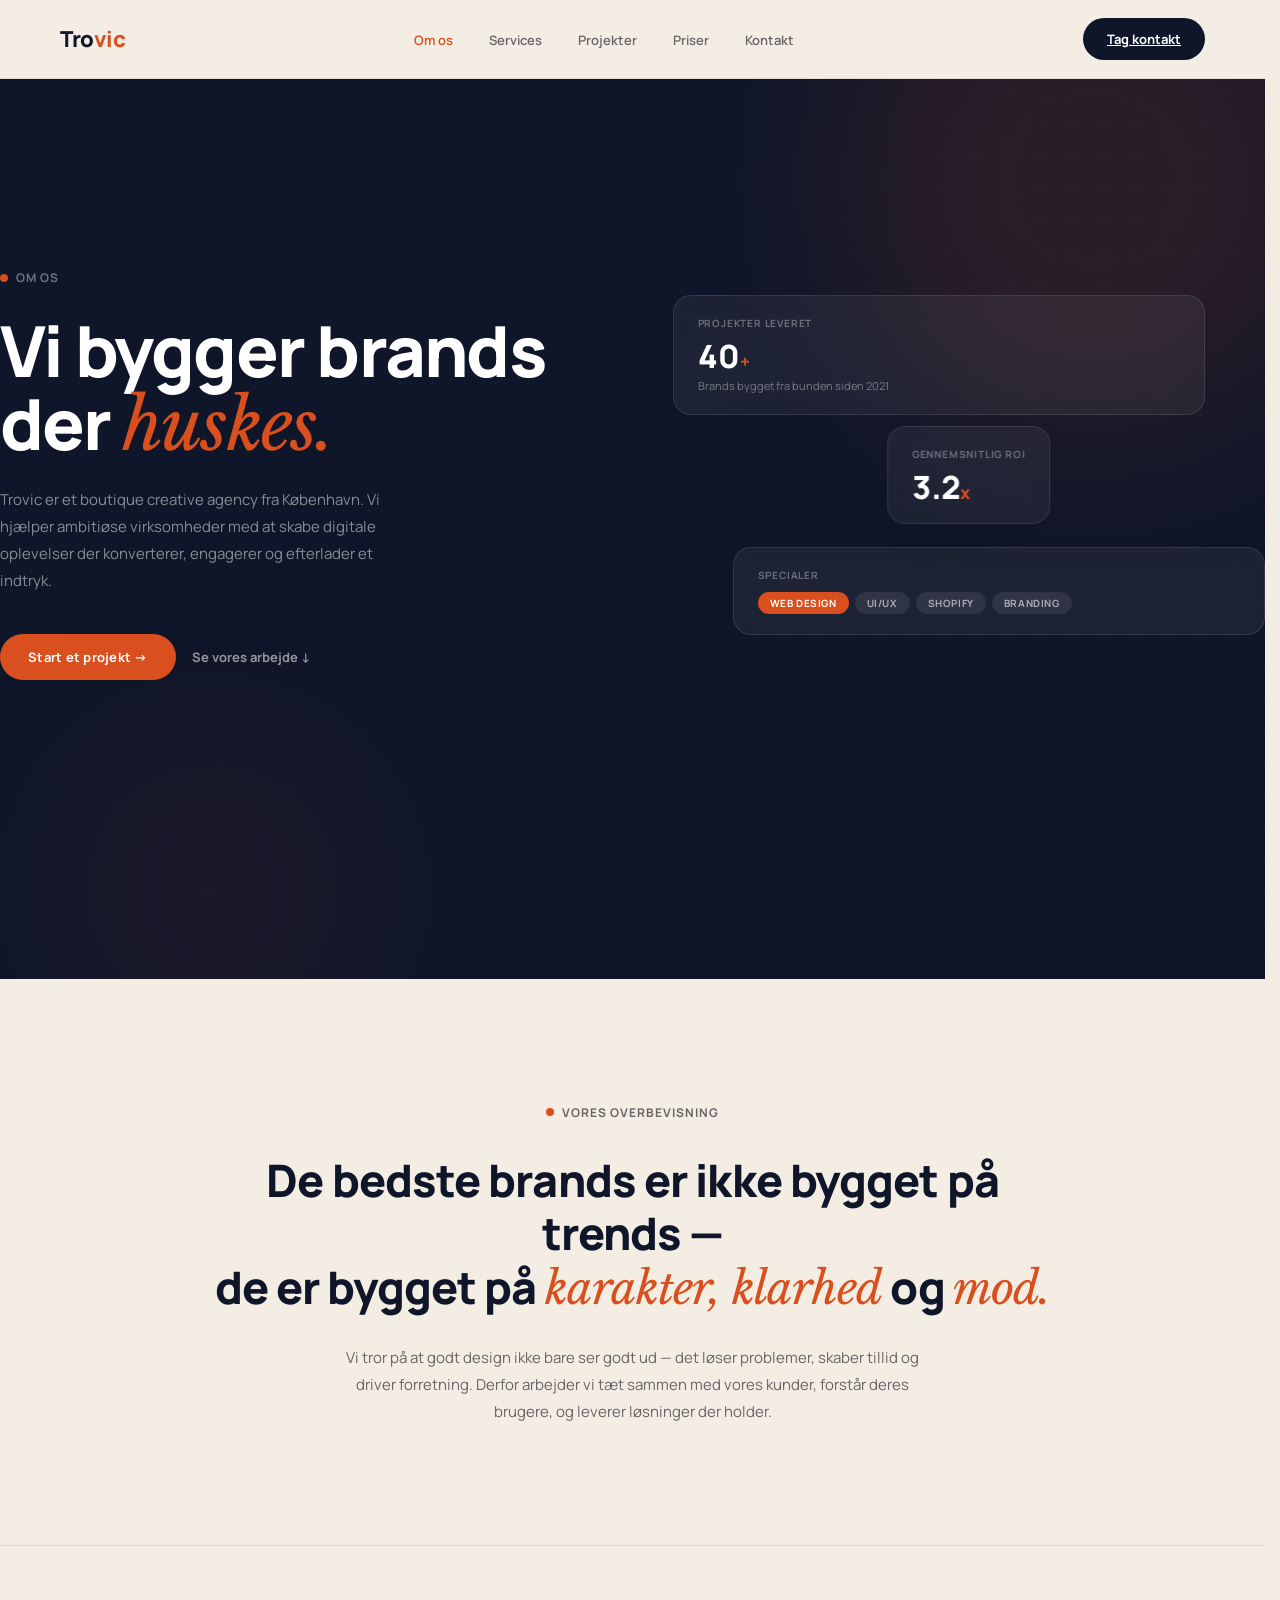
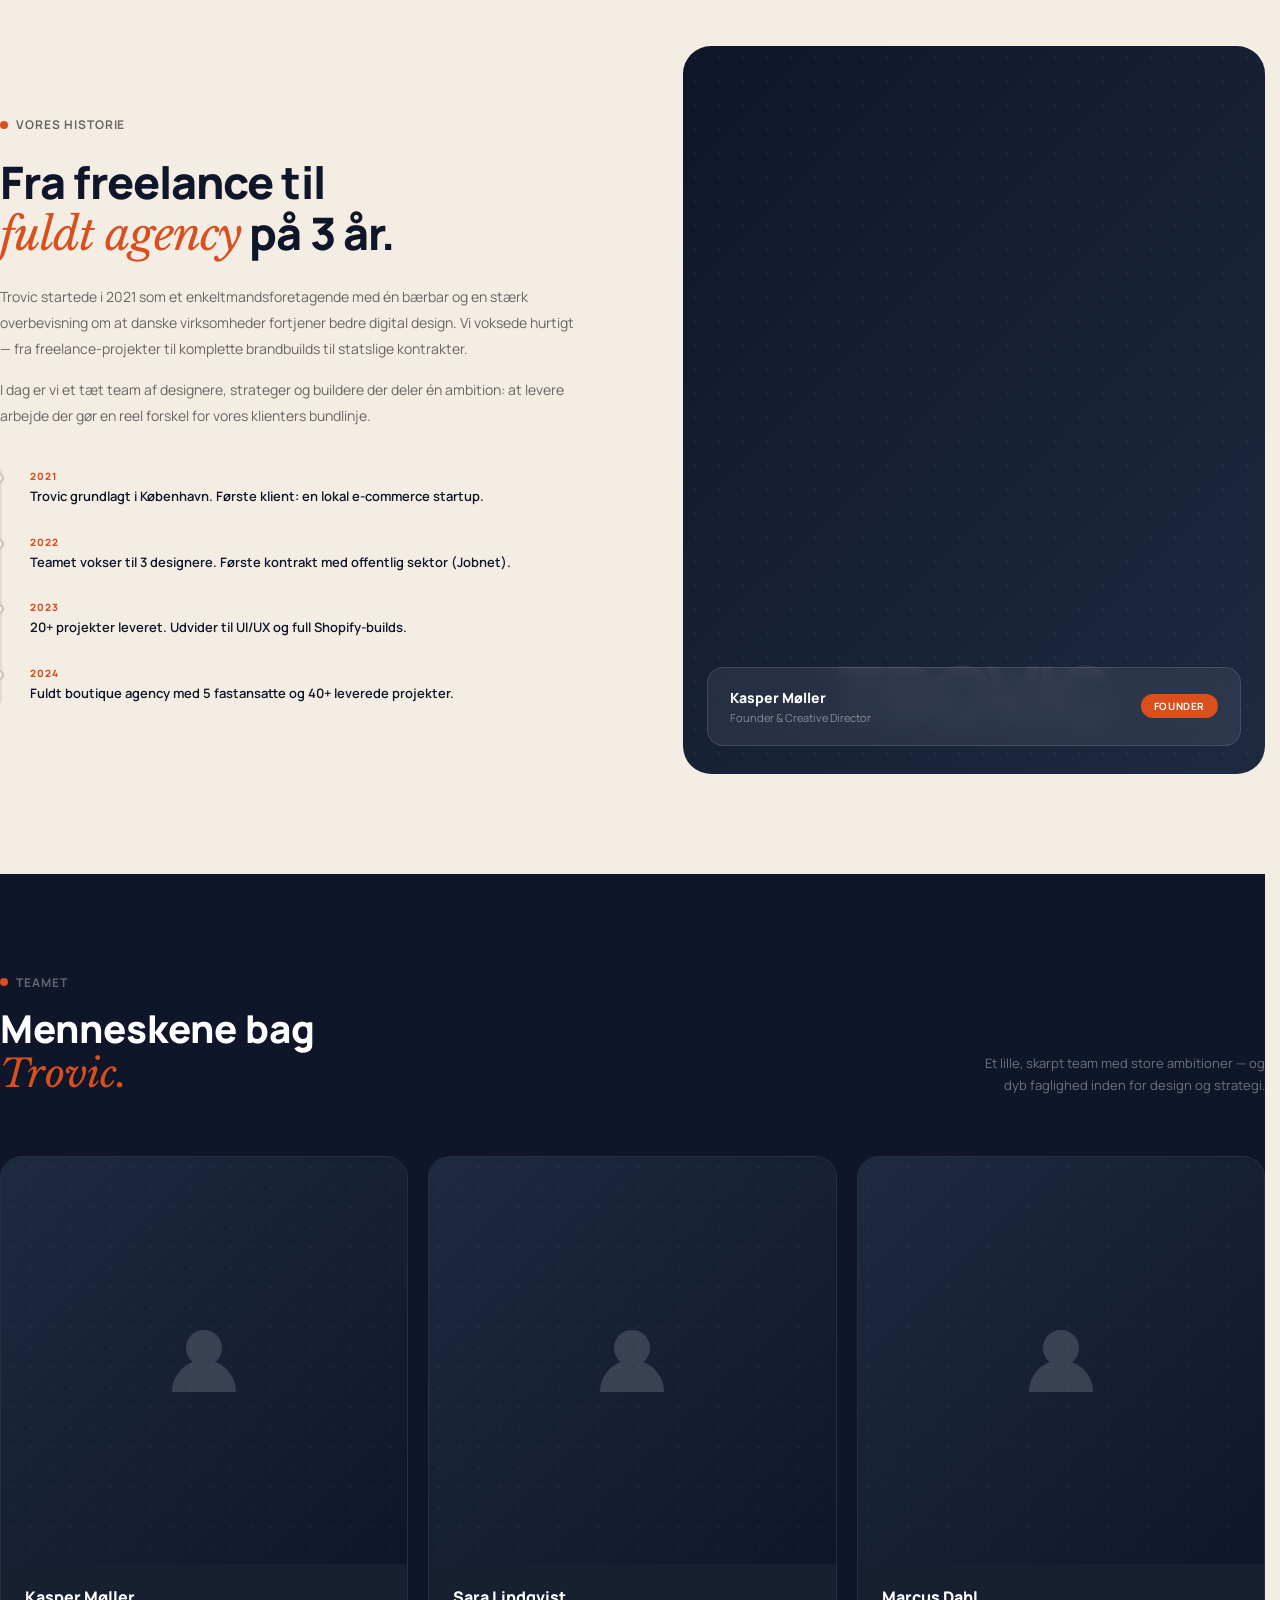
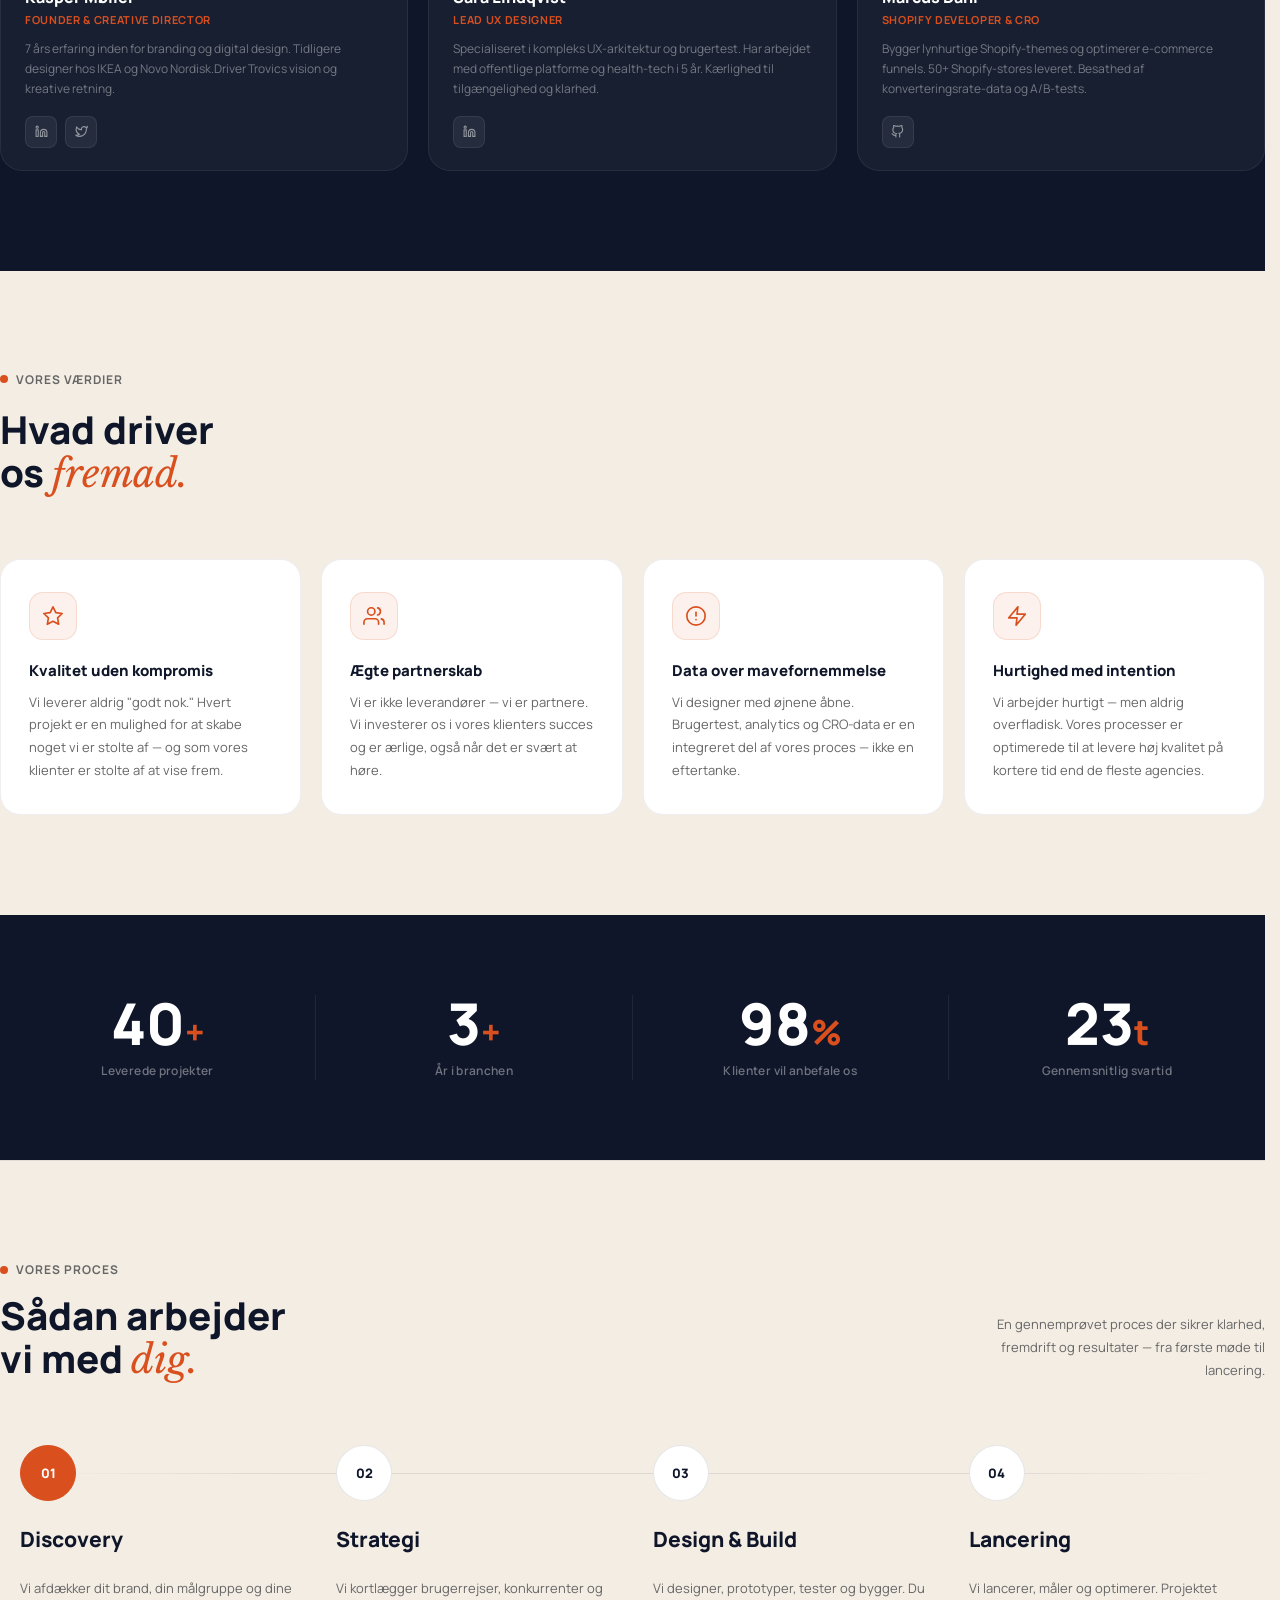
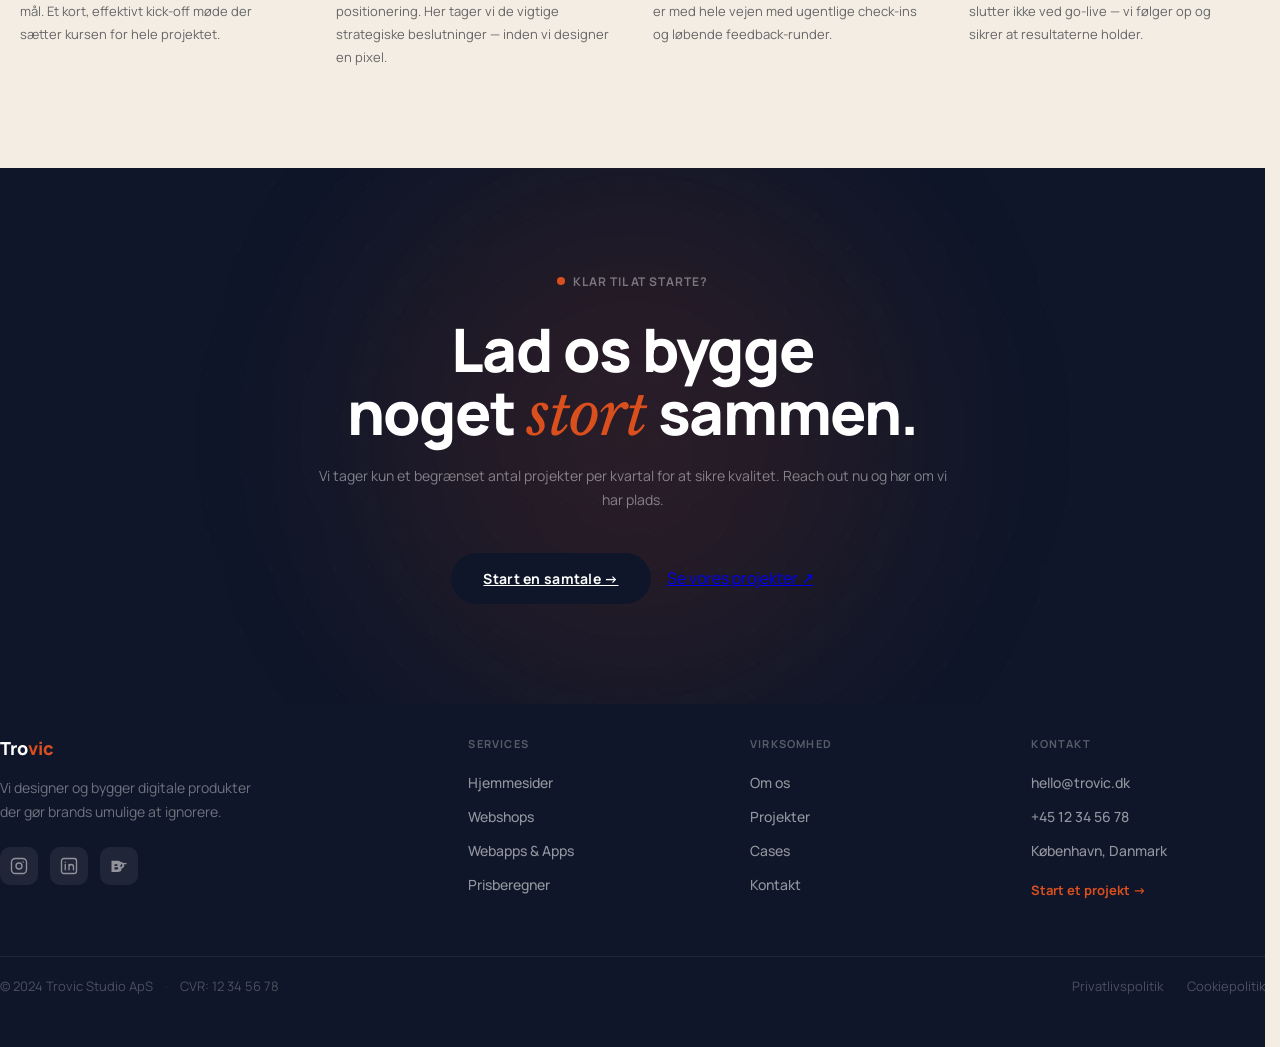
==== about.html @ 30b9d64c "Initial commit" ====
<!DOCTYPE html>
<html lang="da">
<head>
<meta charset="UTF-8">
<meta name="viewport" content="width=device-width, initial-scale=1.0">
<title>Om Os – Trovic Creative Agency</title>
<link rel="preconnect" href="https://fonts.googleapis.com">
<link rel="preconnect" href="https://fonts.gstatic.com" crossorigin>
<link href="https://fonts.googleapis.com/css2?family=Manrope:wght@400;500;600;700;800&family=Libre+Baskerville:ital,wght@0,400;0,700;1,400&display=swap" rel="stylesheet">
<link rel="stylesheet" href="styles.css">
</head>
<body>

<nav class="site-nav">
  <div class="nav-inner">
    <a href="trovic_full (3).html" class="nav-logo">Tro<span>vic</span></a>
    <ul class="nav-links">
      <li><a href="about.html">Om os</a></li>
      <li><a href="trovic_full (3).html#services">Services</a></li>
      <li><a href="trovic_full (3).html#projects">Projekter</a></li>
      <li><a href="priser.html">Priser</a></li>
      <li><a href="contact.html">Kontakt</a></li>
    </ul>
    <a href="contact.html" class="nav-cta">Tag kontakt</a>
  </div>
</nav>
<script src="nav.js"></script>

<!-- HERO -->
<section class="hero hero-dark">
  <div class="orb orb-1"></div>
  <div class="orb orb-2"></div>
  <div class="container">
    <div class="hero-inner">
      <div class="reveal">
        <div class="hero-label"><span class="hero-label-dot"></span>Om os</div>
        <h1 class="hero-title">Vi bygger brands<br>der <em>huskes.</em></h1>
        <p class="hero-sub">Trovic er et boutique creative agency fra København. Vi hjælper ambitiøse virksomheder med at skabe digitale oplevelser der konverterer, engagerer og efterlader et indtryk.</p>
        <div class="hero-cta-row">
          <a class="btn-primary" href="contact.html">Start et projekt →</a>
          <a class="btn-ghost" href="trovic_full (3).html#projects">Se vores arbejde ↓</a>
        </div>
      </div>
      <div class="hero-visual reveal" style="transition-delay:0.2s;">
        <div class="float-card float-card-1">
          <div class="fc-label">Projekter leveret</div>
          <div class="fc-stat">40<span>+</span></div>
          <div class="fc-desc">Brands bygget fra bunden siden 2021</div>
        </div>
        <div class="float-card float-card-2">
          <div class="fc-label">Specialer</div>
          <div class="fc-pill-row">
            <span class="fc-pill active">Web Design</span>
            <span class="fc-pill">UI/UX</span>
            <span class="fc-pill">Shopify</span>
            <span class="fc-pill">Branding</span>
          </div>
        </div>
        <div class="float-card float-card-3">
          <div class="fc-label">Gennemsnitlig ROI</div>
          <div class="fc-stat">3.2<span>x</span></div>
        </div>
      </div>
    </div>
  </div>
</section>

<!-- MANIFESTO -->
<section class="manifesto">
  <div class="container">
    <div class="manifesto-inner reveal">
      <div class="manifesto-eyebrow"><span></span>Vores overbevisning</div>
      <h2 class="manifesto-quote">
        De bedste brands er ikke bygget på trends —<br>de er bygget på <em>karakter, klarhed</em> og <em>mod.</em>
      </h2>
      <p class="manifesto-body">Vi tror på at godt design ikke bare ser godt ud — det løser problemer, skaber tillid og driver forretning. Derfor arbejder vi tæt sammen med vores kunder, forstår deres brugere, og leverer løsninger der holder.</p>
    </div>
  </div>
</section>

<!-- STORY -->
<section class="story">
  <div class="container">
    <div class="story-grid">
      <div class="reveal">
        <div class="story-label"><span></span>Vores historie</div>
        <h2 class="story-headline">Fra freelance til<br><em>fuldt agency</em> på 3 år.</h2>
        <p class="story-body">Trovic startede i 2021 som et enkeltmandsforetagende med én bærbar og en stærk overbevisning om at danske virksomheder fortjener bedre digital design. Vi voksede hurtigt — fra freelance-projekter til komplette brandbuilds til statslige kontrakter.</p>
        <p class="story-body">I dag er vi et tæt team af designere, strateger og buildere der deler én ambition: at levere arbejde der gør en reel forskel for vores klienters bundlinje.</p>
        <div class="story-timeline">
          <div class="timeline-item">
            <div class="timeline-dot"></div>
            <div class="timeline-year">2021</div>
            <div class="timeline-text">Trovic grundlagt i København. Første klient: en lokal e-commerce startup.</div>
          </div>
          <div class="timeline-item">
            <div class="timeline-dot"></div>
            <div class="timeline-year">2022</div>
            <div class="timeline-text">Teamet vokser til 3 designere. Første kontrakt med offentlig sektor (Jobnet).</div>
          </div>
          <div class="timeline-item">
            <div class="timeline-dot"></div>
            <div class="timeline-year">2023</div>
            <div class="timeline-text">20+ projekter leveret. Udvider til UI/UX og full Shopify-builds.</div>
          </div>
          <div class="timeline-item">
            <div class="timeline-dot"></div>
            <div class="timeline-year">2024</div>
            <div class="timeline-text">Fuldt boutique agency med 5 fastansatte og 40+ leverede projekter.</div>
          </div>
        </div>
      </div>
      <div class="reveal" style="transition-delay:0.2s;">
        <div class="story-visual">
          <div class="story-img-box">
            <div class="story-img-pattern"></div>
            <div class="story-img-deco">TROVIC</div>
            <div class="story-img-overlay">
              <div class="story-card-row">
                <div>
                  <div class="story-card-name">Kasper Møller</div>
                  <div class="story-card-role">Founder & Creative Director</div>
                </div>
                <span class="story-card-badge">Founder</span>
              </div>
            </div>
          </div>
        </div>
      </div>
    </div>
  </div>
</section>

<!-- TEAM -->
<section class="team">
  <div class="container">
    <div class="team-header reveal">
      <div>
        <div style="display:flex;align-items:center;gap:8px;margin-bottom:16px;font-size:12px;font-weight:700;letter-spacing:0.08em;text-transform:uppercase;color:rgba(255,255,255,0.35);">
          <span style="width:8px;height:8px;background:var(--orange);border-radius:50%;display:inline-block;"></span>Teamet
        </div>
        <h2 class="team-headline">Menneskene bag<br><em>Trovic.</em></h2>
      </div>
      <p class="team-sub">Et lille, skarpt team med store ambitioner — og dyb faglighed inden for design og strategi.</p>
    </div>
    <div class="team-grid">

      <div class="team-card reveal" style="transition-delay:0.05s;">
        <div class="team-card-img">
          <svg class="team-avatar-icon" width="80" height="80" viewBox="0 0 80 80" fill="none">
            <circle cx="40" cy="28" r="18" fill="white"/>
            <path d="M8 72c0-17.673 14.327-32 32-32s32 14.327 32 32" fill="white"/>
          </svg>
        </div>
        <div class="team-card-body">
          <div class="team-name">Kasper Møller</div>
          <div class="team-role">Founder & Creative Director</div>
          <p class="team-bio">7 års erfaring inden for branding og digital design. Tidligere designer hos IKEA og Novo Nordisk.Driver Trovics vision og kreative retning.</p>
          <div class="team-socials">
            <a class="team-social" href="#">
              <svg width="13" height="13" viewBox="0 0 24 24" fill="none" stroke="rgba(255,255,255,0.5)" stroke-width="2" stroke-linecap="round"><path d="M16 8a6 6 0 0 1 6 6v7h-4v-7a2 2 0 0 0-2-2 2 2 0 0 0-2 2v7h-4v-7a6 6 0 0 1 6-6z"/><rect x="2" y="9" width="4" height="12"/><circle cx="4" cy="4" r="2"/></svg>
            </a>
            <a class="team-social" href="#">
              <svg width="13" height="13" viewBox="0 0 24 24" fill="none" stroke="rgba(255,255,255,0.5)" stroke-width="2" stroke-linecap="round"><path d="M23 3a10.9 10.9 0 0 1-3.14 1.53 4.48 4.48 0 0 0-7.86 3v1A10.66 10.66 0 0 1 3 4s-4 9 5 13a11.64 11.64 0 0 1-7 2c9 5 20 0 20-11.5a4.5 4.5 0 0 0-.08-.83A7.72 7.72 0 0 0 23 3z"/></svg>
            </a>
          </div>
        </div>
      </div>

      <div class="team-card reveal" style="transition-delay:0.15s;">
        <div class="team-card-img">
          <svg class="team-avatar-icon" width="80" height="80" viewBox="0 0 80 80" fill="none">
            <circle cx="40" cy="28" r="18" fill="white"/>
            <path d="M8 72c0-17.673 14.327-32 32-32s32 14.327 32 32" fill="white"/>
          </svg>
        </div>
        <div class="team-card-body">
          <div class="team-name">Sara Lindqvist</div>
          <div class="team-role">Lead UX Designer</div>
          <p class="team-bio">Specialiseret i kompleks UX-arkitektur og brugertest. Har arbejdet med offentlige platforme og health-tech i 5 år. Kærlighed til tilgængelighed og klarhed.</p>
          <div class="team-socials">
            <a class="team-social" href="#">
              <svg width="13" height="13" viewBox="0 0 24 24" fill="none" stroke="rgba(255,255,255,0.5)" stroke-width="2" stroke-linecap="round"><path d="M16 8a6 6 0 0 1 6 6v7h-4v-7a2 2 0 0 0-2-2 2 2 0 0 0-2 2v7h-4v-7a6 6 0 0 1 6-6z"/><rect x="2" y="9" width="4" height="12"/><circle cx="4" cy="4" r="2"/></svg>
            </a>
          </div>
        </div>
      </div>

      <div class="team-card reveal" style="transition-delay:0.25s;">
        <div class="team-card-img">
          <svg class="team-avatar-icon" width="80" height="80" viewBox="0 0 80 80" fill="none">
            <circle cx="40" cy="28" r="18" fill="white"/>
            <path d="M8 72c0-17.673 14.327-32 32-32s32 14.327 32 32" fill="white"/>
          </svg>
        </div>
        <div class="team-card-body">
          <div class="team-name">Marcus Dahl</div>
          <div class="team-role">Shopify Developer & CRO</div>
          <p class="team-bio">Bygger lynhurtige Shopify-themes og optimerer e-commerce funnels. 50+ Shopify-stores leveret. Besathed af konverteringsrate-data og A/B-tests.</p>
          <div class="team-socials">
            <a class="team-social" href="#">
              <svg width="13" height="13" viewBox="0 0 24 24" fill="none" stroke="rgba(255,255,255,0.5)" stroke-width="2" stroke-linecap="round"><path d="M9 19c-5 1.5-5-2.5-7-3m14 6v-3.87a3.37 3.37 0 0 0-.94-2.61c3.14-.35 6.44-1.54 6.44-7A5.44 5.44 0 0 0 20 4.77 5.07 5.07 0 0 0 19.91 1S18.73.65 16 2.48a13.38 13.38 0 0 0-7 0C6.27.65 5.09 1 5.09 1A5.07 5.07 0 0 0 5 4.77a5.44 5.44 0 0 0-1.5 3.78c0 5.42 3.3 6.61 6.44 7A3.37 3.37 0 0 0 9 18.13V22"/></svg>
            </a>
          </div>
        </div>
      </div>

    </div>
  </div>
</section>

<!-- VALUES -->
<section class="values">
  <div class="container">
    <div class="values-header reveal">
      <div class="values-eyebrow"><span></span>Vores værdier</div>
      <h2 class="values-headline">Hvad driver<br>os <em>fremad.</em></h2>
    </div>
    <div class="values-grid">

      <div class="value-card reveal" style="transition-delay:0.05s;">
        <div class="value-icon">
          <svg width="22" height="22" viewBox="0 0 24 24" fill="none" stroke="var(--orange)" stroke-width="1.8" stroke-linecap="round" stroke-linejoin="round">
            <polygon points="12 2 15.09 8.26 22 9.27 17 14.14 18.18 21.02 12 17.77 5.82 21.02 7 14.14 2 9.27 8.91 8.26 12 2"/>
          </svg>
        </div>
        <div class="value-title">Kvalitet uden kompromis</div>
        <p class="value-text">Vi leverer aldrig "godt nok." Hvert projekt er en mulighed for at skabe noget vi er stolte af — og som vores klienter er stolte af at vise frem.</p>
      </div>

      <div class="value-card reveal" style="transition-delay:0.12s;">
        <div class="value-icon">
          <svg width="22" height="22" viewBox="0 0 24 24" fill="none" stroke="var(--orange)" stroke-width="1.8" stroke-linecap="round" stroke-linejoin="round">
            <path d="M17 21v-2a4 4 0 0 0-4-4H5a4 4 0 0 0-4 4v2"/><circle cx="9" cy="7" r="4"/>
            <path d="M23 21v-2a4 4 0 0 0-3-3.87"/><path d="M16 3.13a4 4 0 0 1 0 7.75"/>
          </svg>
        </div>
        <div class="value-title">Ægte partnerskab</div>
        <p class="value-text">Vi er ikke leverandører — vi er partnere. Vi investerer os i vores klienters succes og er ærlige, også når det er svært at høre.</p>
      </div>

      <div class="value-card reveal" style="transition-delay:0.19s;">
        <div class="value-icon">
          <svg width="22" height="22" viewBox="0 0 24 24" fill="none" stroke="var(--orange)" stroke-width="1.8" stroke-linecap="round" stroke-linejoin="round">
            <circle cx="12" cy="12" r="10"/>
            <line x1="12" y1="8" x2="12" y2="12"/>
            <line x1="12" y1="16" x2="12.01" y2="16"/>
          </svg>
        </div>
        <div class="value-title">Data over mavefornemmelse</div>
        <p class="value-text">Vi designer med øjnene åbne. Brugertest, analytics og CRO-data er en integreret del af vores proces — ikke en eftertanke.</p>
      </div>

      <div class="value-card reveal" style="transition-delay:0.26s;">
        <div class="value-icon">
          <svg width="22" height="22" viewBox="0 0 24 24" fill="none" stroke="var(--orange)" stroke-width="1.8" stroke-linecap="round" stroke-linejoin="round">
            <polyline points="13 2 3 14 12 14 11 22 21 10 12 10 13 2"/>
          </svg>
        </div>
        <div class="value-title">Hurtighed med intention</div>
        <p class="value-text">Vi arbejder hurtigt — men aldrig overfladisk. Vores processer er optimerede til at levere høj kvalitet på kortere tid end de fleste agencies.</p>
      </div>

    </div>
  </div>
</section>

<!-- STATS STRIP -->
<section class="stats-strip">
  <div class="container">
    <div class="stats-strip-grid">
      <div class="stat-cell reveal" style="transition-delay:0.0s;" data-target="40">
        <div class="stat-num"><span class="count">40</span><span class="unit">+</span></div>
        <div class="stat-desc">Leverede projekter</div>
      </div>
      <div class="stat-cell reveal" style="transition-delay:0.1s;" data-target="3">
        <div class="stat-num"><span class="count">3</span><span class="unit">+</span></div>
        <div class="stat-desc">År i branchen</div>
      </div>
      <div class="stat-cell reveal" style="transition-delay:0.2s;" data-target="98">
        <div class="stat-num"><span class="count">98</span><span class="unit">%</span></div>
        <div class="stat-desc">Klienter vil anbefale os</div>
      </div>
      <div class="stat-cell reveal" style="transition-delay:0.3s;" data-target="24">
        <div class="stat-num"><span class="count">24</span><span class="unit">t</span></div>
        <div class="stat-desc">Gennemsnitlig svartid</div>
      </div>
    </div>
  </div>
</section>

<!-- HOW WE WORK -->
<section class="process">
  <div class="container">
    <div class="process-header reveal">
      <div>
        <div style="display:flex;align-items:center;gap:8px;margin-bottom:16px;font-size:12px;font-weight:700;letter-spacing:0.08em;text-transform:uppercase;color:var(--mid);">
          <span style="width:8px;height:8px;background:var(--orange);border-radius:50%;display:inline-block;"></span>Vores proces
        </div>
        <h2 class="process-headline">Sådan arbejder<br>vi med <em>dig.</em></h2>
      </div>
      <p class="process-sub">En gennemprøvet proces der sikrer klarhed, fremdrift og resultater — fra første møde til lancering.</p>
    </div>
    <div class="process-steps">
      <div class="step reveal" style="transition-delay:0.0s;">
        <div class="step-num active">01</div>
        <div class="step-title">Discovery</div>
        <p class="step-desc">Vi afdækker dit brand, din målgruppe og dine mål. Et kort, effektivt kick-off møde der sætter kursen for hele projektet.</p>
      </div>
      <div class="step reveal" style="transition-delay:0.1s;">
        <div class="step-num">02</div>
        <div class="step-title">Strategi</div>
        <p class="step-desc">Vi kortlægger brugerrejser, konkurrenter og positionering. Her tager vi de vigtige strategiske beslutninger — inden vi designer en pixel.</p>
      </div>
      <div class="step reveal" style="transition-delay:0.2s;">
        <div class="step-num">03</div>
        <div class="step-title">Design & Build</div>
        <p class="step-desc">Vi designer, prototyper, tester og bygger. Du er med hele vejen med ugentlige check-ins og løbende feedback-runder.</p>
      </div>
      <div class="step reveal" style="transition-delay:0.3s;">
        <div class="step-num">04</div>
        <div class="step-title">Lancering</div>
        <p class="step-desc">Vi lancerer, måler og optimerer. Projektet slutter ikke ved go-live — vi følger op og sikrer at resultaterne holder.</p>
      </div>
    </div>
  </div>
</section>

<!-- CTA -->
<section class="cta-section">
  <div class="cta-orb"></div>
  <div class="container">
    <div class="cta-inner reveal">
      <div class="cta-eyebrow"><span></span>Klar til at starte?</div>
      <h2 class="cta-title">Lad os bygge<br>noget <em>stort</em> sammen.</h2>
      <p class="cta-sub">Vi tager kun et begrænset antal projekter per kvartal for at sikre kvalitet. Reach out nu og hør om vi har plads.</p>
      <div class="cta-btns">
        <a class="btn-primary" href="contact.html">Start en samtale →</a>
        <a class="btn-ghost" href="trovic_full (3).html#projects">Se vores projekter ↗</a>
      </div>
    </div>
  </div>
</section>

<!-- FOOTER -->
<footer>
  <div class="container">
    <div class="footer-top">
      <div class="footer-brand">
        <a href="trovic_full (3).html" class="footer-logo">Tro<span>vic</span></a>
        <p class="footer-tagline">Vi designer og bygger digitale produkter der gør brands umulige at ignorere.</p>
        <div class="footer-socials">
          <a href="#" class="footer-social" aria-label="Instagram">
            <svg width="18" height="18" viewBox="0 0 24 24" fill="none" stroke="currentColor" stroke-width="1.8" stroke-linecap="round" stroke-linejoin="round"><rect x="2" y="2" width="20" height="20" rx="5"/><circle cx="12" cy="12" r="4"/><circle cx="17.5" cy="6.5" r="1" fill="currentColor" stroke="none"/></svg>
          </a>
          <a href="#" class="footer-social" aria-label="LinkedIn">
            <svg width="18" height="18" viewBox="0 0 24 24" fill="none" stroke="currentColor" stroke-width="1.8" stroke-linecap="round" stroke-linejoin="round"><rect x="2" y="2" width="20" height="20" rx="3"/><path d="M7 10v7M7 7v.01M12 10v7M12 13a3 3 0 0 1 6 0v4"/></svg>
          </a>
          <a href="#" class="footer-social" aria-label="Behance">
            <svg width="18" height="18" viewBox="0 0 24 24" fill="currentColor"><path d="M9.5 13.5H6v3h3.5c1 0 1.5-.5 1.5-1.5s-.5-1.5-1.5-1.5zm-.5-4H6v2.5h3c.8 0 1.3-.5 1.3-1.3 0-.7-.5-1.2-1.3-1.2zM22 9.5h-5V8h5v1.5zM2 5h8.5C13 5 15 6.5 15 9c0 1.5-.8 2.7-2 3.3C14.5 13 15.5 14.3 15.5 16c0 2.8-2.2 4-5 4H2V5zm17 6c0 2.5-1.8 4.5-4.5 4.5S10 13.5 10 11s1.8-4.5 4.5-4.5S19 8.5 19 11zm-2.5 0c0-1.1-.9-2-2-2s-2 .9-2 2 .9 2 2 2 2-.9 2-2z"/></svg>
          </a>
        </div>
      </div>
      <div class="footer-col">
        <div class="footer-col-title">Services</div>
        <ul class="footer-nav">
          <li><a href="trovic_full (3).html#services">Hjemmesider</a></li>
          <li><a href="trovic_full (3).html#services">Webshops</a></li>
          <li><a href="trovic_full (3).html#services">Webapps &amp; Apps</a></li>
          <li><a href="priser.html">Prisberegner</a></li>
        </ul>
      </div>
      <div class="footer-col">
        <div class="footer-col-title">Virksomhed</div>
        <ul class="footer-nav">
          <li><a href="about.html">Om os</a></li>
          <li><a href="trovic_full (3).html#projects">Projekter</a></li>
          <li><a href="trovic_full (3).html#projects">Cases</a></li>
          <li><a href="contact.html">Kontakt</a></li>
        </ul>
      </div>
      <div class="footer-col">
        <div class="footer-col-title">Kontakt</div>
        <ul class="footer-nav">
          <li><a href="mailto:hello@trovic.dk">hello@trovic.dk</a></li>
          <li><a href="tel:+4512345678">+45 12 34 56 78</a></li>
          <li><span>København, Danmark</span></li>
          <li><a href="contact.html" class="footer-cta-link">Start et projekt →</a></li>
        </ul>
      </div>
    </div>
    <div class="footer-bottom">
      <div class="footer-bottom-left">
        <span>© 2024 Trovic Studio ApS</span>
        <span class="footer-divider">·</span>
        <span>CVR: 12 34 56 78</span>
      </div>
      <div class="footer-bottom-right">
        <a href="#">Privatlivspolitik</a>
        <a href="#">Cookiepolitik</a>
      </div>
    </div>
  </div>
</footer>

<script>
  // Reveal observer
  const obs = new IntersectionObserver(entries => {
    entries.forEach(e => {
      if (e.isIntersecting && !e.target.classList.contains('visible'))
        e.target.classList.add('visible');
    });
  }, { threshold: 0.07, rootMargin: '0px 0px -28px 0px' });
  document.querySelectorAll('.reveal').forEach(el => obs.observe(el));

  // Count-up
  function countUp(el, target, dur = 1400) {
    let start = null;
    const step = ts => {
      if (!start) start = ts;
      const p = Math.min((ts - start) / dur, 1);
      const eased = 1 - Math.pow(1 - p, 4);
      el.textContent = Math.floor(eased * target);
      if (p < 1) requestAnimationFrame(step);
      else el.textContent = target;
    };
    requestAnimationFrame(step);
  }

  const statsObs = new IntersectionObserver(entries => {
    entries.forEach((entry, i) => {
      if (entry.isIntersecting && !entry.target.classList.contains('counted')) {
        entry.target.classList.add('counted');
        const el = entry.target.querySelector('.count');
        const target = parseInt(entry.target.dataset.target);
        setTimeout(() => countUp(el, target), i * 120);
      }
    });
  }, { threshold: 0.3 });
  document.querySelectorAll('.stat-cell').forEach(el => statsObs.observe(el));
</script>

</body>
</html>
---- styles.css ----
/* ══════════════════════════════════════
   trovic_full (3).html
══════════════════════════════════════ */

*,
*::before,
*::after {
	box-sizing: border-box;
	margin: 0;
	padding: 0;
}

:root {
	--cream: #f3ede4;
	--orange: #d94f1e;
	--dark: #0f1629;
	--mid: #666;
	--card-bg: #fff;
}

html {
	scroll-behavior: smooth;
	scrollbar-gutter: stable;
}

@supports not (scrollbar-gutter: stable) {
	html {
		overflow-y: scroll;
	}
}

body {
	background: var(--cream);
	font-family: "Manrope", sans-serif;
	color: var(--dark);
	min-height: 100vh;
}

.container {
	width: 100%;
	max-width: 1300px;
	margin: 0 auto;
	padding: 0;
}

.label {
	display: flex;
	align-items: center;
	gap: 8px;
	font-size: 14px;
	font-weight: 600;
	color: var(--dark);
}

.label-dot {
	width: 10px;
	height: 10px;
	background: var(--orange);
	border-radius: 50%;
	flex-shrink: 0;
}

.headline {
	font-family: "Manrope", sans-serif;
	font-size: clamp(36px, 4vw, 54px);
	font-weight: 800;
	color: var(--dark);
	line-height: 1.1;
}

.headline em {
	font-family: "Libre Baskerville", serif;
	font-style: italic;
	color: var(--orange);
	font-weight: 400;
}

@keyframes rotateDiamond {
	from {
		transform: rotate(45deg);
	}

	to {
		transform: rotate(405deg);
	}
}

@keyframes spin {
	from {
		transform: rotate(0deg);
	}

	to {
		transform: rotate(360deg);
	}
}

@keyframes fadeUp {
	to {
		opacity: 1;
		transform: translateY(0);
	}
}

/* NAV */
nav {
	position: sticky;
	top: 0;
	z-index: 100;
	background: rgba(243, 237, 228, 0.88);
	backdrop-filter: blur(14px);
	border-bottom: 1px solid rgba(15, 22, 41, 0.07);
	padding: 18px 0;
}

.nav-inner {
	display: flex;
	align-items: center;
	justify-content: space-between;
	max-width: 1300px;
	margin: 0 auto;
	padding: 0 60px;
}

.nav-logo {
	font-size: 22px;
	font-weight: 800;
	color: var(--dark);
	letter-spacing: -0.02em;
	text-decoration: none;
}

.nav-logo span {
	color: var(--orange);
}

.nav-links {
	display: flex;
	gap: 36px;
	list-style: none;
}

.nav-links a {
	font-size: 13px;
	font-weight: 600;
	color: var(--mid);
	text-decoration: none;
	transition: color 0.2s;
}

.nav-links a:hover,
.nav-links a.active {
	color: var(--orange);
}

.nav-cta {
	display: inline-flex;
	align-items: center;
	gap: 8px;
	background: var(--dark);
	color: #fff;
	font-family: "Manrope", sans-serif;
	font-weight: 700;
	font-size: 13px;
	padding: 12px 24px;
	border-radius: 100px;
	border: none;
	cursor: pointer;
	transition: background 0.2s, transform 0.2s;
}

.nav-cta:hover {
	background: var(--orange);
	transform: translateY(-1px);
}

/* HERO */
.hero {
	position: relative;
	min-height: 100vh;
	display: flex;
	flex-direction: column;
	overflow: hidden;
	background: var(--cream);
}

.hero-grid-bg {
	position: absolute;
	inset: 0;
	background-image: radial-gradient(circle, rgba(15, 22, 41, 0.07) 1px, transparent 1px);
	background-size: 32px 32px;
	pointer-events: none;
	z-index: 0;
}

.orb {
	position: absolute;
	border-radius: 50%;
	filter: blur(80px);
	pointer-events: none;
	z-index: 0;
}


.orb-2 {
	width: 380px;
	height: 380px;
	background: rgba(15, 22, 41, 0.06);
	bottom: -60px;
	left: 10%;
	animation: orbFloat 11s ease-in-out infinite reverse;
}

@keyframes orbFloat {

	0%,
	100% {
		transform: translate(0, 0) scale(1);
	}

	50% {
		transform: translate(20px, -30px) scale(1.05);
	}
}

.hero-ticker {
	width: 100%;
	background: var(--dark);
	padding: 10px 0;
	overflow: hidden;
	position: relative;
	z-index: 2;
	flex-shrink: 0;
}

.ticker-track {
	display: inline-flex;
	gap: 32px;
	white-space: nowrap;
	animation: ticker 22s linear infinite;
}

.ticker-track span {
	font-size: 11px;
	font-weight: 700;
	letter-spacing: 0.1em;
	text-transform: uppercase;
	color: rgba(255, 255, 255, 0.7);
}

.ticker-dot {
	color: var(--orange) !important;
	font-size: 8px !important;
}

@keyframes ticker {
	from {
		transform: translateX(0);
	}

	to {
		transform: translateX(-50%);
	}
}

.hero-inner {
	flex: 1;
	display: grid;
	grid-template-columns: 1fr 1fr;
	align-items: center;
	gap: 60px;
	padding-top: 80px;
	padding-bottom: 100px;
	position: relative;
	z-index: 2;
}

.hero-left {
	display: flex;
	flex-direction: column;
	gap: 28px;
}

.hero-badge {
	display: inline-flex;
	align-items: center;
	gap: 8px;
	background: rgba(217, 79, 30, 0.1);
	border: 1px solid rgba(217, 79, 30, 0.25);
	color: var(--orange);
	font-size: 12px;
	font-weight: 700;
	padding: 8px 16px;
	border-radius: 100px;
	letter-spacing: 0.04em;
	width: fit-content;
	opacity: 0;
	animation: fadeUp 0.7s ease 0.1s forwards;
}

.badge-dot {
	width: 7px;
	height: 7px;
	background: var(--orange);
	border-radius: 50%;
	animation: pulse 2s ease infinite;
}

@keyframes pulse {

	0%,
	100% {
		opacity: 1;
		transform: scale(1);
	}

	50% {
		opacity: 0.5;
		transform: scale(0.8);
	}
}

.hero-headline {
	font-family: "Manrope", sans-serif;
	font-weight: 800;
	font-size: clamp(52px, 5.5vw, 82px);
	line-height: 1.02;
	color: var(--dark);
	letter-spacing: -0.03em;
	display: flex;
	flex-direction: column;
}

.hero-headline em {
	font-family: "Libre Baskerville", serif;
	font-style: italic;
	color: var(--orange);
	font-weight: 400;
}

.line {
	display: block;
	opacity: 0;
	transform: translateY(30px);
}

.line-1 {
	animation: fadeUp 0.7s ease 0.25s forwards;
}

.line-2 {
	animation: fadeUp 0.7s ease 0.4s forwards;
}

.line-3 {
	animation: fadeUp 0.7s ease 0.55s forwards;
}

.hero-sub {
	font-size: 16px;
	line-height: 1.7;
	color: var(--mid);
	max-width: 420px;
	opacity: 0;
	animation: fadeUp 0.7s ease 0.7s forwards;
}

.hero-actions {
	display: flex;
	align-items: center;
	gap: 16px;
	opacity: 0;
	animation: fadeUp 0.7s ease 0.85s forwards;
}

.btn-primary {
	display: inline-flex;
	align-items: center;
	gap: 10px;
	background: var(--dark);
	color: #fff;
	font-family: "Manrope", sans-serif;
	font-weight: 700;
	font-size: 14px;
	padding: 16px 32px;
	border-radius: 100px;
	border: none;
	cursor: pointer;
	transition: background 0.2s, transform 0.2s, box-shadow 0.2s;
	letter-spacing: 0.02em;
}

.btn-primary:hover {
	background: var(--orange);
	transform: translateY(-2px);
	box-shadow: 0 12px 32px rgba(217, 79, 30, 0.35);
}



.play-icon {
	font-size: 10px;
	width: 26px;
	height: 26px;
	background: var(--dark);
	color: #fff;
	border-radius: 50%;
	display: flex;
	align-items: center;
	justify-content: center;
	transition: background 0.2s;
	padding-left: 2px;
}



.hero-proof {
	display: flex;
	align-items: center;
	gap: 12px;
	opacity: 0;
	animation: fadeUp 0.7s ease 1s forwards;
}

.proof-avatars {
	display: flex;
}

.proof-av {
	width: 32px;
	height: 32px;
	border-radius: 50%;
	border: 2px solid var(--cream);
	margin-left: -8px;
	flex-shrink: 0;
}

.proof-av:first-child {
	margin-left: 0;
}

.proof-text {
	font-size: 13px;
	color: var(--mid);
	font-weight: 500;
}

.proof-num {
	font-weight: 800;
	color: var(--dark);
}

.hero-right {
	position: relative;
	height: 520px;
	display: flex;
	align-items: center;
	justify-content: center;
	opacity: 0;
	animation: fadeUp 0.9s ease 0.5s forwards;
}

.hero-img {
	width: 100%;
	height: 100%;
	object-fit: contain;
	object-position: center;
	border-radius: 20px;
	display: block;
}

.hero-card-main {
	width: 100%;
	max-width: 400px;
	background: #fff;
	border-radius: 20px;
	overflow: hidden;
	box-shadow: 0 32px 80px rgba(15, 22, 41, 0.14);
	position: relative;
	z-index: 3;
	transition: transform 0.4s ease;
}

.hero-card-main:hover {
	transform: translateY(-6px) rotate(-0.5deg);
}

.hcard-label {
	font-size: 10px;
	font-weight: 700;
	letter-spacing: 0.1em;
	text-transform: uppercase;
	color: #aaa;
	padding: 16px 20px 0;
}

.hcard-screen {
	margin: 10px 16px;
	background: #f8f8f8;
	border-radius: 10px;
	overflow: hidden;
	border: 1px solid #eee;
}

.screen-bar {
	background: #ebebeb;
	padding: 7px 10px;
	display: flex;
	gap: 5px;
}

.screen-dot {
	width: 7px;
	height: 7px;
	border-radius: 50%;
}

.screen-body {
	padding: 12px;
	display: flex;
	flex-direction: column;
	gap: 8px;
}

.screen-hero-block {
	width: 100%;
	height: 80px;
	background: linear-gradient(135deg, var(--dark) 0%, #1e2a40 100%);
	border-radius: 6px;
	position: relative;
	overflow: hidden;
}

.screen-hero-block::after {
	content: "";
	position: absolute;
	top: 50%;
	left: 20px;
	transform: translateY(-50%);
	width: 60%;
	height: 8px;
	background: rgba(255, 255, 255, 0.3);
	border-radius: 4px;
}

.screen-row {
	display: grid;
	grid-template-columns: repeat(3, 1fr);
	gap: 6px;
}

.screen-card {
	height: 40px;
	background: #eee;
	border-radius: 6px;
}

.sc-orange {
	background: rgba(217, 79, 30, 0.2);
}

.screen-line {
	height: 6px;
	background: #e5e5e5;
	border-radius: 3px;
}

.sl-long {
	width: 100%;
}

.sl-mid {
	width: 65%;
}

.hcard-footer {
	display: flex;
	align-items: center;
	justify-content: space-between;
	padding: 12px 20px 16px;
}

.hcard-name {
	font-size: 14px;
	font-weight: 800;
	color: var(--dark);
}

.hcard-tag {
	font-size: 10px;
	font-weight: 700;
	background: rgba(217, 79, 30, 0.1);
	color: var(--orange);
	padding: 4px 10px;
	border-radius: 100px;
	letter-spacing: 0.05em;
}

.float-pill {
	position: absolute;
	background: #fff;
	border-radius: 14px;
	padding: 12px 16px;
	display: flex;
	align-items: center;
	gap: 12px;
	box-shadow: 0 8px 30px rgba(15, 22, 41, 0.1);
	z-index: 5;
}

.float-pill-1 {
	top: 30px;
	right: -20px;
	animation: floatY 5s ease-in-out infinite;
}

.float-pill-2 {
	bottom: 60px;
	left: -30px;
	animation: floatY 7s ease-in-out infinite reverse;
}

@keyframes floatY {

	0%,
	100% {
		transform: translateY(0);
	}

	50% {
		transform: translateY(-10px);
	}
}

.pill-icon {
	width: 34px;
	height: 34px;
	background: rgba(217, 79, 30, 0.1);
	color: var(--orange);
	font-size: 16px;
	font-weight: 800;
	border-radius: 10px;
	display: flex;
	align-items: center;
	justify-content: center;
	flex-shrink: 0;
}

.pill-num {
	font-size: 16px;
	font-weight: 800;
	color: var(--dark);
	line-height: 1;
}

.pill-label {
	font-size: 10px;
	color: #aaa;
	font-weight: 600;
	margin-top: 2px;
}

.float-avatar-card {
	position: absolute;
	bottom: 20px;
	right: -10px;
	background: var(--dark);
	border-radius: 14px;
	padding: 12px 16px;
	display: flex;
	align-items: center;
	gap: 10px;
	box-shadow: 0 8px 30px rgba(0, 0, 0, 0.2);
	z-index: 5;
	animation: floatY 6s ease-in-out infinite 1s;
}

.fac-av {
	width: 34px;
	height: 34px;
	border-radius: 50%;
	background: #e8a030;
	flex-shrink: 0;
}

.fac-name {
	font-size: 13px;
	font-weight: 700;
	color: #fff;
	line-height: 1;
}

.fac-role {
	font-size: 10px;
	color: rgba(255, 255, 255, 0.5);
	margin-top: 2px;
}

.hero-diamond {
	position: absolute;
	top: 10px;
	left: -20px;
	width: 50px;
	height: 50px;
	background: var(--orange);
	border-radius: 6px;
	animation: rotateDiamond 5s linear infinite;
	z-index: 1;
	opacity: 0.85;
}

.scroll-indicator {
	position: absolute;
	bottom: 32px;
	left: 50%;
	transform: translateX(-50%);
	display: flex;
	flex-direction: column;
	align-items: center;
	gap: 8px;
	z-index: 3;
	opacity: 0;
	animation: fadeUp 0.7s ease 1.3s forwards;
}

.scroll-line {
	width: 1px;
	height: 40px;
	background: linear-gradient(to bottom, var(--orange), transparent);
	animation: scrollLine 1.8s ease-in-out infinite;
}

@keyframes scrollLine {
	0% {
		transform: scaleY(0);
		transform-origin: top;
	}

	50% {
		transform: scaleY(1);
		transform-origin: top;
	}

	51% {
		transform: scaleY(1);
		transform-origin: bottom;
	}

	100% {
		transform: scaleY(0);
		transform-origin: bottom;
	}
}

.scroll-indicator span {
	font-size: 10px;
	font-weight: 700;
	letter-spacing: 0.12em;
	text-transform: uppercase;
	color: #aaa;
}

/* SECTION */
.page-section {
	padding: 100px 0;
}

.page-section+.page-section {
	border-top: 1px solid rgba(15, 22, 41, 0.08);
}

.section-header {
	display: flex;
	justify-content: space-between;
	align-items: flex-end;
	margin-bottom: 56px;
}

.section-header-left {
	display: flex;
	flex-direction: column;
	gap: 16px;
}

.section-header-right {
	display: flex;
	flex-direction: column;
	align-items: flex-end;
	gap: 16px;
}

.header-desc {
	font-size: 14px;
	line-height: 1.75;
	color: var(--mid);
	max-width: 300px;
	text-align: right;
}

.cta-btn {
	display: inline-flex;
	align-items: center;
	gap: 10px;
	background: var(--dark);
	color: #fff;
	font-family: "Manrope", sans-serif;
	font-weight: 700;
	font-size: 13px;
	padding: 14px 28px;
	border-radius: 100px;
	cursor: pointer;
	border: none;
	transition: background 0.2s, transform 0.2s;
}

.cta-btn:hover {
	background: var(--orange);
	transform: translateY(-2px);
}

/* ABOUT */
.about-grid {
	display: grid;
	grid-template-columns: 1fr 1.1fr 0.55fr;
	align-items: center;
	gap: 40px;
}

.about-left {
	display: flex;
	flex-direction: column;
	gap: 24px;
}

.about-headline {
	font-family: "Manrope", sans-serif;
	font-size: clamp(38px, 4vw, 56px);
	font-weight: 800;
	color: var(--dark);
	line-height: 1.12;
}

.about-headline em {
	font-family: "Libre Baskerville", serif;
	font-style: italic;
	color: var(--orange);
	font-weight: 400;
}

.body-text {
	font-size: 13.5px;
	line-height: 1.75;
	color: var(--mid);
	max-width: 340px;
}

.author {
	display: flex;
	flex-direction: column;
	gap: 6px;
	margin-top: 8px;
}

.author-row {
	display: flex;
	align-items: center;
	gap: 14px;
}

.author-avatar {
	width: 50px;
	height: 50px;
	border-radius: 50%;
	background: #e8a030;
	display: flex;
	align-items: center;
	justify-content: center;
	overflow: hidden;
	flex-shrink: 0;
}

.author-avatar svg {
	width: 32px;
	height: 32px;
	fill: #6b3a00;
}

.author-name {
	font-weight: 700;
	font-size: 15px;
	color: var(--dark);
}

.author-title {
	font-size: 12px;
	color: #888;
}

.signature {
	font-family: "Libre Baskerville", serif;
	font-style: italic;
	font-size: 22px;
	color: #333;
	margin-left: 64px;
}

.image-card {
	border-radius: 20px;
	overflow: hidden;
	width: 100%;
	max-width: 390px;
	aspect-ratio: 3/4;
	box-shadow: 0 20px 60px rgba(0, 0, 0, 0.12);
}

.image-card img {
	width: 100%;
	height: 100%;
	object-fit: cover;
	display: block;
}

.about-right {
	display: flex;
	flex-direction: column;
	align-items: flex-start;
	gap: 48px;
	padding-left: 20px;
}

.explore-circle {
	position: relative;
	width: 120px;
	height: 120px;
	align-self: flex-end;
	margin-right: 10px;
}

.explore-circle svg.ring {
	width: 120px;
	height: 120px;
}

.explore-circle .circle-label {
	position: absolute;
	top: 28%;
	left: 31%;
	transform: translate(-50%, -50%);
	text-align: center;
	font-size: 11px;
	font-weight: 700;
	color: var(--dark);
	line-height: 1.3;
	pointer-events: none;
}

.explore-circle .arrow {
	position: absolute;
	bottom: 18px;
	left: 18px;
	font-size: 18px;
	color: var(--dark);
}

.diamond-wrapper {
	display: flex;
	align-items: center;
	gap: 6px;
	padding-left: 10px;
}

.diamond {
	width: 48px;
	height: 48px;
	background: var(--orange);
	transform: rotate(45deg);
	border-radius: 4px;
	flex-shrink: 0;
	animation: rotateDiamond 4s linear infinite;
}

.diamond-dot {
	width: 8px;
	height: 8px;
	background: var(--orange);
	border-radius: 50%;
	align-self: flex-start;
	margin-top: 4px;
}

/* SERVICES CARDS */
.cards {
	display: grid;
	grid-template-columns: repeat(3, 1fr);
	gap: 20px;
}

/* Unified service card */
.svc-card {
	background: #fff;
	border-radius: 20px;
	padding: 32px;
	display: flex;
	flex-direction: column;
	gap: 20px;
	position: relative;
	overflow: hidden;
	border: 1.5px solid rgba(15,22,41,0.07);
	transition: transform .25s, box-shadow .25s;
}
.svc-card:hover {
	transform: translateY(-4px);
	box-shadow: 0 12px 40px rgba(15,22,41,0.1);
}
.svc-top {
	display: flex;
	align-items: center;
	justify-content: space-between;
}
.svc-num {
	font-size: 13px;
	font-weight: 800;
	color: rgba(15,22,41,0.2);
	letter-spacing: 0.05em;
}
.svc-icon {
	width: 36px;
	height: 36px;
	flex-shrink: 0;
	background: var(--dark);
	border-radius: 10px;
	display: flex;
	align-items: center;
	justify-content: center;
	padding: 8px;
}
.svc-icon svg { width: 100%; height: 100%; }
.svc-body { flex: 1; }
.svc-title {
	font-size: 20px;
	font-weight: 800;
	color: var(--dark);
	line-height: 1.2;
	margin-bottom: 12px;
}
.svc-title em {
	font-family: "Libre Baskerville", serif;
	font-style: italic;
	font-weight: 400;
	color: var(--orange);
}
.svc-desc {
	font-size: 14px;
	line-height: 1.7;
	color: var(--mid);
}
.svc-tags {
	display: flex;
	flex-wrap: wrap;
	gap: 8px;
}
.svc-tag {
	font-size: 11px;
	font-weight: 700;
	color: var(--dark);
	background: rgba(15,22,41,0.06);
	border-radius: 100px;
	padding: 5px 12px;
	letter-spacing: 0.03em;
}
.svc-link {
	display: flex;
	align-items: center;
	justify-content: space-between;
	font-size: 13px;
	font-weight: 700;
	color: var(--mid);
	border-top: 1px solid rgba(15,22,41,0.08);
	padding-top: 20px;
	margin-top: auto;
	transition: color .2s;
	cursor: pointer;
}
.svc-card:hover .svc-link { color: var(--orange); }
.svc-arrow { transition: transform .2s; }
.svc-card:hover .svc-arrow { transform: translateX(4px); }

.card {
	background: var(--card-bg);
	border-radius: 24px;
	padding: 40px 36px;
	display: flex;
	flex-direction: column;
	gap: 20px;
	position: relative;
	overflow: hidden;
	transition: transform 0.3s ease, box-shadow 0.3s ease;
}

.card:hover {
	transform: translateY(-6px);
	box-shadow: 0 24px 60px rgba(15, 22, 41, 0.12);
}

.card-main {
	grid-row: span 2;
	background: var(--dark);
	color: #fff;
	justify-content: space-between;
	min-height: 500px;
}

.card-main .card-title {
	color: #fff;
}

.card-main .card-desc {
	color: rgba(255, 255, 255, 0.6);
}

.card-main .tag {
	background: rgba(255, 255, 255, 0.1);
	color: rgba(255, 255, 255, 0.7);
}

.card-accent {
	background: var(--orange);
	color: #fff;
}

.card-accent .card-title {
	color: #fff;
}

.card-accent .card-desc {
	color: rgba(255, 255, 255, 0.75);
}

.card-accent .tag {
	background: rgba(255, 255, 255, 0.2);
	color: rgba(255, 255, 255, 0.85);
}

.card-number {
	font-size: 12px;
	font-weight: 700;
	color: #bbb;
	letter-spacing: 0.1em;
}

.card-top {
	display: flex;
	justify-content: space-between;
	align-items: flex-start;
}

.card-icon {
	width: 48px;
	height: 48px;
	display: flex;
	align-items: center;
	justify-content: center;
}

.card-icon svg {
	width: 36px;
	height: 36px;
}

.card-body {
	display: flex;
	flex-direction: column;
	gap: 12px;
	flex: 1;
}

.card-title {
	font-size: 22px;
	font-weight: 800;
	color: var(--dark);
	line-height: 1.2;
}

.card-title em {
	font-family: "Libre Baskerville", serif;
	font-style: italic;
	font-weight: 400;
}

.card-desc {
	font-size: 13.5px;
	line-height: 1.7;
	color: var(--mid);
}

.tags {
	display: flex;
	flex-wrap: wrap;
	gap: 8px;
	margin-top: 8px;
}

.tag {
	font-size: 11px;
	font-weight: 600;
	background: #f0ebe3;
	color: #777;
	padding: 5px 12px;
	border-radius: 100px;
	letter-spacing: 0.04em;
}

.card-visual {
	width: 100%;
	border-radius: 16px;
	overflow: hidden;
	flex: 1;
	min-height: 220px;
	background: #1e2a40;
	display: flex;
	align-items: center;
	justify-content: center;
}

.browser-mock {
	width: 90%;
	background: #fff;
	border-radius: 10px;
	overflow: hidden;
	box-shadow: 0 20px 50px rgba(0, 0, 0, 0.4);
}

.browser-bar {
	background: #e8e8e8;
	padding: 8px 12px;
	display: flex;
	align-items: center;
	gap: 6px;
}

.browser-dot {
	width: 8px;
	height: 8px;
	border-radius: 50%;
}

.browser-content {
	padding: 16px;
	display: flex;
	flex-direction: column;
	gap: 8px;
}

.browser-line {
	height: 8px;
	background: #f0f0f0;
	border-radius: 4px;
}

.browser-line.accent {
	background: var(--orange);
	width: 40%;
}

.browser-line.short {
	width: 60%;
}

.browser-line.shorter {
	width: 45%;
}

.browser-blocks {
	display: grid;
	grid-template-columns: 1fr 1fr;
	gap: 8px;
	margin-top: 4px;
}

.browser-block {
	height: 50px;
	background: #f5f5f5;
	border-radius: 6px;
}

.browser-block.ob {
	background: rgba(217, 79, 30, 0.15);
}

.card-link {
	display: flex;
	align-items: center;
	justify-content: space-between;
	margin-top: auto;
	padding-top: 16px;
	border-top: 1px solid rgba(255, 255, 255, 0.1);
}

.card-link-light {
	border-top-color: rgba(0, 0, 0, 0.07);
}

.card-link span {
	font-size: 12px;
	font-weight: 700;
	letter-spacing: 0.06em;
	text-transform: uppercase;
	color: rgba(255, 255, 255, 0.7);
}

.card-link-light span {
	color: #aaa;
}

.link-arrow {
	width: 36px;
	height: 36px;
	border-radius: 50%;
	background: rgba(255, 255, 255, 0.1);
	display: flex;
	align-items: center;
	justify-content: center;
	font-size: 16px;
	color: #fff;
	transition: background 0.2s, transform 0.2s;
	cursor: pointer;
}

.link-arrow:hover {
	background: var(--orange);
	transform: scale(1.1);
}

.link-arrow-dark {
	background: rgba(0, 0, 0, 0.06);
	color: var(--dark);
}

.link-arrow-dark:hover {
	background: var(--dark);
	color: #fff;
}

.deco-diamond {
	position: absolute;
	bottom: 115px;
	right: -20px;
	width: 37px;
	height: 37px;
	background: rgba(217, 79, 30, 0.15);
	border-radius: 6px;
	animation: rotateDiamond 8s linear infinite;
}

.card-main .deco-diamond {
	background: rgba(255, 255, 255, 0.05);
}

.card-accent .deco-diamond {
	background: rgba(255, 255, 255, 0.15);
}

/* STATS */
.stats-section {
	margin-top: 64px;
	display: flex;
	flex-direction: column;
	gap: 32px;
}

.stats-divider {
	display: flex;
	align-items: center;
	gap: 20px;
}

.stats-divider-line {
	flex: 1;
	height: 1px;
	background: rgba(15, 22, 41, 0.12);
}

.stats-divider-label {
	font-size: 11px;
	font-weight: 700;
	letter-spacing: 0.12em;
	text-transform: uppercase;
	color: #aaa;
	white-space: nowrap;
}

.stats-grid {
	display: grid;
	grid-template-columns: repeat(4, 1fr);
}

.stat-item {
	padding: 32px 40px 32px 0;
	border-right: 1px solid rgba(15, 22, 41, 0.1);
	display: flex;
	flex-direction: column;
	gap: 14px;
	opacity: 0;
	transform: translateY(24px);
	transition: opacity 0.6s ease, transform 0.6s ease;
}

.stat-item:last-child {
	border-right: none;
	padding-right: 0;
	padding-left: 40px;
}

.stat-item:not(:first-child):not(:last-child) {
	padding-left: 40px;
}

.stat-item.visible {
	opacity: 1;
	transform: translateY(0);
}

.stat-value {
	display: flex;
	align-items: baseline;
	gap: 2px;
	line-height: 1;
}

.stat-count {
	font-family: "Libre Baskerville", serif;
	font-style: italic;
	font-size: clamp(48px, 5vw, 72px);
	font-weight: 700;
	color: var(--orange);
	line-height: 1;
	min-width: 3ch;
}

.stat-suffix {
	font-family: "Manrope", sans-serif;
	font-size: clamp(20px, 2vw, 28px);
	font-weight: 800;
	color: var(--dark);
	margin-left: 2px;
}

.stat-bar-wrap {
	width: 100%;
	height: 3px;
	background: rgba(15, 22, 41, 0.08);
	border-radius: 2px;
	overflow: hidden;
}

.stat-bar {
	height: 100%;
	width: 0%;
	background: var(--orange);
	border-radius: 2px;
	transition: width 1.4s cubic-bezier(0.16, 1, 0.3, 1);
}

.stat-item.visible .stat-bar {
	width: var(--pct);
}

.stat-name {
	font-size: 14px;
	font-weight: 700;
	color: var(--dark);
}

.stat-sub {
	font-size: 12px;
	color: #aaa;
	font-weight: 500;
}

/* PROJECTS */
.filters {
	display: flex;
	gap: 8px;
	flex-wrap: wrap;
}

.filter-pill {
	font-size: 12px;
	font-weight: 700;
	letter-spacing: 0.04em;
	padding: 8px 18px;
	border-radius: 100px;
	border: 1.5px solid rgba(15, 22, 41, 0.15);
	background: transparent;
	color: var(--mid);
	cursor: pointer;
	transition: all 0.2s;
	font-family: "Manrope", sans-serif;
}

.filter-pill:hover,
.filter-pill.active {
	background: var(--dark);
	color: #fff;
	border-color: var(--dark);
}

.filter-pill.active {
	background: var(--orange);
	border-color: var(--orange);
}

.projects-grid {
	display: flex;
	flex-direction: column;
	gap: 20px;
}

.project-card {
	border-radius: 24px;
	overflow: hidden;
	position: relative;
	cursor: pointer;
	background: var(--dark);
	display: flex;
	flex-direction: row;
	align-items: stretch;
	min-height: 260px;
}

.project-card:hover .proj-img {
	transform: scale(1.04);
}

.project-card:hover .pcard-overlay {
	opacity: 1;
}

.project-card:hover .proj-deco {
	opacity: 1;
}

.card-img-wrap {
	width: 55%;
	min-height: 260px;
	overflow: hidden;
	position: relative;
	flex-shrink: 0;
}


.proj-img {
	width: 100%;
	height: 100%;
	object-fit: cover;
	display: block;
	transition: transform 0.6s cubic-bezier(0.16, 1, 0.3, 1);
}

.card-gradient {
	position: absolute;
	inset: 0;
	background: linear-gradient(to top, rgba(10, 14, 30, 0.88) 0%, rgba(10, 14, 30, 0.2) 50%, transparent 100%);
	pointer-events: none;
}

.pcard-overlay {
	position: absolute;
	inset: 0;
	background: rgba(217, 79, 30, 0.12);
	opacity: 0;
	transition: opacity 0.4s ease;
	pointer-events: none;
}

.card-tags {
	display: flex;
	gap: 7px;
	flex-wrap: wrap;
}

.card-tag {
	font-size: 10px;
	font-weight: 700;
	letter-spacing: 0.08em;
	text-transform: uppercase;
	padding: 4px 12px;
	border-radius: 100px;
	background: rgba(255, 255, 255, 0.15);
	color: rgba(255, 255, 255, 0.85);
	backdrop-filter: blur(6px);
}

.card-tag.orange {
	background: var(--orange);
	color: #fff;
}

.card-title-row {
	display: flex;
	align-items: flex-end;
	justify-content: space-between;
	gap: 12px;
}

.card-name {
	font-size: clamp(18px, 1.8vw, 24px);
	font-weight: 800;
	color: #fff;
	line-height: 1.15;
}

.card-name em {
	font-family: "Libre Baskerville", serif;
	font-style: italic;
	font-weight: 400;
	color: rgba(255, 255, 255, 0.75);
}

.card-sub {
	font-size: 12.5px;
	color: rgba(255, 255, 255, 0.55);
	line-height: 1.5;
	max-width: 340px;
}

.view-btn {
	width: 44px;
	height: 44px;
	border-radius: 50%;
	background: #fff;
	color: var(--dark);
	display: flex;
	align-items: center;
	justify-content: center;
	font-size: 18px;
	flex-shrink: 0;
	transform: translateY(10px);
	opacity: 0;
	transition: transform 0.35s cubic-bezier(0.16, 1, 0.3, 1), opacity 0.3s ease, background 0.2s;
	align-self: flex-end;
}

.view-btn:hover {
	background: var(--orange);
	color: #fff;
}

.year-badge {
	position: absolute;
	top: 20px;
	right: 20px;
	font-size: 11px;
	font-weight: 700;
	letter-spacing: 0.06em;
	color: rgba(255, 255, 255, 0.6);
	background: rgba(0, 0, 0, 0.3);
	backdrop-filter: blur(8px);
	padding: 5px 12px;
	border-radius: 100px;
}

.proj-deco {
	position: absolute;
	top: 20px;
	left: 20px;
	width: 28px;
	height: 28px;
	background: var(--orange);
	border-radius: 3px;
	animation: spin 6s linear infinite;
	opacity: 0;
	transition: opacity 0.3s;
}

/* all cards share the same flex-row layout via .project-card */

.card-wide-body {
	flex: 1;
	background: var(--dark);
	padding: 36px 40px;
	display: flex;
	flex-direction: column;
	justify-content: space-between;
	gap: 16px;
}

.card-wide-bottom {
	display: flex;
	align-items: flex-end;
	justify-content: space-between;
}

.view-btn-inline {
	display: inline-flex;
	align-items: center;
	gap: 10px;
	background: var(--orange);
	color: #fff;
	font-family: "Manrope", sans-serif;
	font-weight: 700;
	font-size: 12px;
	padding: 12px 22px;
	border-radius: 100px;
	letter-spacing: 0.04em;
	cursor: pointer;
	transition: background 0.2s, transform 0.2s;
	border: none;
}

.view-btn-inline:hover {
	background: #fff;
	color: var(--dark);
	transform: translateY(-2px);
}

/* REVEAL ANIMATIONS */
.reveal {
	opacity: 0;
	transform: translateY(36px);
	transition: opacity 0.75s cubic-bezier(0.16, 1, 0.3, 1), transform 0.75s cubic-bezier(0.16, 1, 0.3, 1);
}

.reveal.visible {
	opacity: 1;
	transform: translateY(0);
}

/* TESTIMONIALS */
.testi-section { background: var(--cream); }
.testi-grid {
	display: grid;
	grid-template-columns: repeat(3, 1fr);
	gap: 20px;
	margin-top: 48px;
}
.testi-card {
	background: #fff;
	border: 1.5px solid rgba(15,22,41,0.07);
	border-radius: 20px;
	padding: 36px 32px 28px;
	display: flex;
	flex-direction: column;
	gap: 20px;
	transition: transform .25s, box-shadow .25s;
}
.testi-card:hover {
	transform: translateY(-4px);
	box-shadow: 0 12px 40px rgba(15,22,41,0.09);
}
.testi-card-dark {
	background: var(--dark);
}
.testi-quote {
	font-family: "Libre Baskerville", serif;
	font-size: 56px;
	line-height: 0.7;
	color: var(--orange);
	font-weight: 400;
}
.testi-text {
	font-size: 15px;
	line-height: 1.75;
	color: var(--mid);
	flex: 1;
}
.testi-card-dark .testi-text { color: rgba(255,255,255,0.6); }
.testi-author {
	display: flex;
	align-items: center;
	gap: 12px;
	padding-top: 20px;
	border-top: 1px solid rgba(15,22,41,0.07);
	margin-top: auto;
}
.testi-card-dark .testi-author { border-top-color: rgba(255,255,255,0.1); }
.testi-avatar {
	width: 40px;
	height: 40px;
	border-radius: 50%;
	background: var(--orange);
	color: #fff;
	font-size: 12px;
	font-weight: 800;
	display: flex;
	align-items: center;
	justify-content: center;
	flex-shrink: 0;
}
.testi-name {
	font-size: 14px;
	font-weight: 700;
	color: var(--dark);
}
.testi-card-dark .testi-name { color: #fff; }
.testi-role {
	font-size: 12px;
	color: var(--mid);
	margin-top: 2px;
}
.testi-card-dark .testi-role { color: rgba(255,255,255,0.4); }
.testi-stars {
	margin-left: auto;
	color: var(--orange);
	font-size: 13px;
	letter-spacing: 1px;
	flex-shrink: 0;
}

/* FOOTER */
footer {
	background: var(--dark);
	padding: 72px 0 0;
}
.footer-top {
	display: grid;
	grid-template-columns: 1.8fr 1fr 1fr 1fr;
	gap: 48px;
	padding-bottom: 56px;
	border-bottom: 1px solid rgba(255,255,255,0.08);
}
.footer-brand {}
.footer-logo {
	font-size: 22px;
	font-weight: 800;
	color: #fff;
	text-decoration: none;
	display: inline-block;
	margin-bottom: 16px;
}
.footer-logo span { color: var(--orange); }
.footer-tagline {
	font-size: 14px;
	line-height: 1.7;
	color: rgba(255,255,255,0.4);
	max-width: 260px;
	margin-bottom: 24px;
}
.footer-socials {
	display: flex;
	gap: 12px;
}
.footer-social {
	width: 38px;
	height: 38px;
	border-radius: 10px;
	background: rgba(255,255,255,0.07);
	color: rgba(255,255,255,0.5);
	display: flex;
	align-items: center;
	justify-content: center;
	text-decoration: none;
	transition: background .2s, color .2s;
}
.footer-social:hover {
	background: var(--orange);
	color: #fff;
}
.footer-col-title {
	font-size: 11px;
	font-weight: 700;
	text-transform: uppercase;
	letter-spacing: 1.2px;
	color: rgba(255,255,255,0.3);
	margin-bottom: 20px;
}
.footer-nav {
	list-style: none;
	display: flex;
	flex-direction: column;
	gap: 12px;
}
.footer-nav a,
.footer-nav span {
	font-size: 14px;
	font-weight: 500;
	color: rgba(255,255,255,0.55);
	text-decoration: none;
	transition: color .2s;
}
.footer-nav a:hover { color: #fff; }
.footer-cta-link {
	display: inline-flex;
	align-items: center;
	gap: 6px;
	font-size: 13px !important;
	font-weight: 700 !important;
	color: var(--orange) !important;
	margin-top: 8px;
}
.footer-cta-link:hover { color: #fff !important; }
.footer-bottom {
	display: flex;
	justify-content: space-between;
	align-items: center;
	padding: 20px 0;
}
.footer-bottom-left {
	display: flex;
	align-items: center;
	gap: 12px;
	font-size: 13px;
	color: rgba(255,255,255,0.25);
}
.footer-divider { opacity: 0.4; }
.footer-bottom-right {
	display: flex;
	gap: 24px;
}
.footer-bottom-right a {
	font-size: 13px;
	color: rgba(255,255,255,0.25);
	text-decoration: none;
	transition: color .2s;
}
.footer-bottom-right a:hover { color: rgba(255,255,255,0.6); }

/* ── ABOUT CTA ───────────────────────────────────── */
.about-cta-section {
	background: var(--dark);
	padding: 90px 0;
	position: relative;
	overflow: hidden;
}
.about-cta-section::before {
	content: '';
	position: absolute;
	inset: 0;
	background-image: radial-gradient(circle, rgba(255,255,255,0.04) 1px, transparent 1px);
	background-size: 32px 32px;
	pointer-events: none;
}
.about-cta-inner {
	position: relative;
	z-index: 1;
	display: grid;
	grid-template-columns: 1fr 1fr;
	gap: 80px;
	align-items: center;
}
.about-cta-label {
	display: flex;
	align-items: center;
	gap: 8px;
	font-size: 12px;
	font-weight: 700;
	letter-spacing: 0.08em;
	text-transform: uppercase;
	color: rgba(255,255,255,0.4);
	margin-bottom: 22px;
}
.about-cta-dot {
	width: 8px;
	height: 8px;
	background: var(--orange);
	border-radius: 50%;
}
.about-cta-headline {
	font-size: clamp(32px, 4vw, 52px);
	font-weight: 800;
	color: #fff;
	line-height: 1.08;
	letter-spacing: -0.02em;
	margin-bottom: 18px;
}
.about-cta-headline em {
	font-family: "Libre Baskerville", serif;
	font-style: italic;
	font-weight: 400;
	color: var(--orange);
}
.about-cta-sub {
	font-size: 14px;
	line-height: 1.8;
	color: rgba(255,255,255,0.45);
	max-width: 380px;
	margin-bottom: 36px;
}
.about-cta-btns {
	display: flex;
	align-items: center;
	gap: 16px;
	flex-wrap: wrap;
}
.about-cta-btn-primary {
	display: inline-flex;
	align-items: center;
	gap: 8px;
	background: var(--orange);
	color: #fff;
	font-family: "Manrope", sans-serif;
	font-weight: 700;
	font-size: 13px;
	padding: 14px 28px;
	border-radius: 100px;
	text-decoration: none;
	transition: background 0.2s, transform 0.2s;
}
.about-cta-btn-primary:hover {
	background: #bf4318;
	transform: translateY(-2px);
}
.about-cta-btn-ghost {
	font-size: 13px;
	font-weight: 700;
	color: rgba(255,255,255,0.45);
	text-decoration: none;
	transition: color 0.2s;
}
.about-cta-btn-ghost:hover {
	color: #fff;
}
.about-cta-card {
	background: rgba(255,255,255,0.05);
	border: 1px solid rgba(255,255,255,0.09);
	border-radius: 24px;
	padding: 36px 40px;
}
.acc-row {
	display: flex;
	align-items: center;
	gap: 10px;
	margin-bottom: 4px;
}
.acc-dot-green {
	width: 8px;
	height: 8px;
	border-radius: 50%;
	background: #4ade80;
	box-shadow: 0 0 8px rgba(74,222,128,0.7);
	animation: accPulse 2.2s ease-in-out infinite;
	flex-shrink: 0;
}
@keyframes accPulse {
	0%, 100% { opacity: 1; }
	50% { opacity: 0.3; }
}
.acc-avail {
	font-size: 12px;
	font-weight: 700;
	letter-spacing: 0.05em;
	color: rgba(255,255,255,0.55);
}
.acc-divider {
	height: 1px;
	background: rgba(255,255,255,0.08);
	margin: 24px 0;
}
.acc-stat-row {
	display: flex;
	align-items: center;
	gap: 0;
}
.acc-stat {
	flex: 1;
	display: flex;
	flex-direction: column;
	gap: 5px;
}
.acc-stat-sep {
	width: 1px;
	height: 36px;
	background: rgba(255,255,255,0.08);
	margin: 0 20px;
	flex-shrink: 0;
}
.acc-val {
	font-size: 24px;
	font-weight: 800;
	color: #fff;
	line-height: 1;
}
.acc-lbl {
	font-size: 10px;
	font-weight: 700;
	letter-spacing: 0.07em;
	text-transform: uppercase;
	color: rgba(255,255,255,0.35);
}
.acc-tags {
	display: flex;
	gap: 7px;
	flex-wrap: wrap;
}
.acc-tag {
	font-size: 10px;
	font-weight: 700;
	letter-spacing: 0.07em;
	text-transform: uppercase;
	padding: 5px 13px;
	border-radius: 100px;
	background: rgba(255,255,255,0.07);
	color: rgba(255,255,255,0.5);
}

/* ════════════════════════════════════════════════
   TABLET  ≤ 900px
════════════════════════════════════════════════ */
@media (max-width: 900px) {
	.container {
		padding: 0 32px;
	}

	/* NAV */
	.nav-links {
		gap: 20px;
	}

	/* HERO */
	.hero-inner {
		grid-template-columns: 1fr;
		gap: 48px;
		padding-top: 60px;
		padding-bottom: 60px;
	}
	.hero-right {
		display: none;
	}
	.scroll-indicator {
		display: none;
	}
	.hero-headline {
		font-size: clamp(44px, 7vw, 64px);
	}

	/* SECTION */
	.page-section {
		padding: 72px 0;
	}
	.section-header {
		flex-direction: column;
		align-items: flex-start;
		gap: 20px;
		margin-bottom: 40px;
	}
	.section-header-right {
		align-items: flex-start;
	}
	.header-desc {
		text-align: left;
		max-width: 100%;
	}

	/* ABOUT */
	.about-grid {
		grid-template-columns: 1fr;
		gap: 40px;
	}
	.about-right {
		display: none;
	}

	/* SERVICES */
	.cards {
		grid-template-columns: 1fr 1fr;
		grid-template-rows: auto;
	}
	.card-main {
		grid-row: auto;
		grid-column: span 2;
		min-height: auto;
	}
	.svc-card { padding: 28px 24px; }

	/* STATS */
	.stats-grid {
		grid-template-columns: repeat(2, 1fr);
	}
	.stat-item {
		padding: 24px 20px;
		border-right: none;
		border-bottom: 1px solid rgba(15,22,41,0.1);
	}
	.stat-item:nth-child(odd) {
		border-right: 1px solid rgba(15,22,41,0.1);
	}
	.stat-item:nth-last-child(-n+2) {
		border-bottom: none;
	}
	.stat-item:last-child,
	.stat-item:not(:first-child):not(:last-child) {
		padding-left: 20px;
		padding-right: 20px;
	}

	/* PROJECTS */
	.card-img-wrap {
		width: 45%;
		min-height: 220px;
	}
	.card-wide-body {
		padding: 24px 28px;
	}

	/* ABOUT CTA */
	.about-cta-inner {
		grid-template-columns: 1fr;
		gap: 48px;
	}

	/* FOOTER */
	.footer-top {
		grid-template-columns: 1fr 1fr;
		gap: 32px;
	}
	.footer-bottom {
		flex-direction: column;
		gap: 12px;
		text-align: center;
	}
	.testi-grid { grid-template-columns: 1fr; }
}

/* ════════════════════════════════════════════════
   MOBIL  ≤ 600px
════════════════════════════════════════════════ */
@media (max-width: 600px) {
	.container {
		padding: 0 20px;
	}

	/* NAV */
	.nav-links {
		display: none;
	}
	.nav-cta {
		font-size: 12px;
		padding: 10px 18px;
	}

	/* HERO */
	.hero {
		min-height: auto;
	}
	.hero-inner {
		padding-top: 48px;
		padding-bottom: 56px;
		gap: 32px;
	}
	.hero-headline {
		font-size: clamp(36px, 10vw, 52px);
	}
	.hero-sub {
		font-size: 14px;
		max-width: 100%;
	}
	.hero-actions {
		flex-direction: column;
		align-items: stretch;
		gap: 12px;
	}
	.btn-primary,
	

	/* SECTION */
	.page-section {
		padding: 56px 0;
	}
	.headline {
		font-size: clamp(28px, 8vw, 40px);
	}

	/* ABOUT */
	.about-headline {
		font-size: clamp(30px, 9vw, 42px);
	}
	.body-text {
		max-width: 100%;
	}

	/* SERVICES */
	.cards {
		grid-template-columns: 1fr;
	}
	.card-main {
		grid-column: auto;
	}
	.card {
		padding: 28px 24px;
	}
	.card-title {
		font-size: 20px;
	}
	.stats-section {
		margin-top: 40px;
	}
	.stats-grid {
		grid-template-columns: 1fr 1fr;
	}
	.stat-count {
		font-size: clamp(38px, 10vw, 52px);
	}

	/* PROJECTS */
	.project-card {
		flex-direction: column;
		min-height: auto;
	}
	.card-img-wrap {
		width: 100%;
		min-height: 200px;
	}
	.card-wide-body {
		padding: 22px 20px;
		gap: 20px;
	}
	.card-wide-bottom {
		flex-direction: column;
		align-items: flex-start;
		gap: 12px;
	}
	.view-btn-inline {
		width: 100%;
		justify-content: center;
	}
	.card-name {
		font-size: 20px;
	}
	.filter-pill {
		font-size: 11px;
		padding: 7px 14px;
	}

	/* ABOUT CTA */
	.about-cta-section {
		padding: 64px 0;
	}
	.about-cta-headline {
		font-size: clamp(28px, 8vw, 40px);
	}
	.about-cta-btns {
		flex-direction: column;
	}
	.about-cta-btn-primary {
		width: 100%;
		justify-content: center;
		text-align: center;
	}
	.acc-stat-sep {
		margin: 0 12px;
	}
	.acc-val {
		font-size: 20px;
	}

	/* FOOTER */
	.footer-top { grid-template-columns: 1fr; gap: 32px; }
	.footer-bottom { flex-direction: column; gap: 12px; text-align: center; }
	.footer-bottom-right { justify-content: center; }
	.footer-links {
		flex-wrap: wrap;
		justify-content: center;
		gap: 16px;
	}
	footer {
		padding: 36px 0;
	}
}

/* ══════════════════════════════════════
   about.html
══════════════════════════════════════ */

/* ── HERO ────────────────────────────────────────── */
.hero-dark {
  background: var(--dark);
  padding: 110px 0 100px;
  position: relative; overflow: hidden;
}
.hero-dark::before {
  content: ''; position: absolute; inset: 0;
  background-image: radial-gradient(circle, rgba(255,255,255,0.04) 1px, transparent 1px);
  background-size: 32px 32px; pointer-events: none;
}
.orb {
  position: absolute; border-radius: 50%;
  filter: blur(90px); pointer-events: none;
}
.orb-1 { width: 500px; height: 500px; background: rgba(217,79,30,0.14); top: -150px; right: -80px; }
.orb-2 { width: 300px; height: 300px; background: rgba(217,79,30,0.07); bottom: -60px; left: 5%; }

.hero-dark .hero-inner {
  position: relative; z-index: 1;
  display: grid; grid-template-columns: 1fr 1fr;
  gap: 80px; align-items: center;
}
.hero-label {
  display: flex; align-items: center; gap: 8px;
  font-size: 12px; font-weight: 700; letter-spacing: 0.08em;
  text-transform: uppercase; color: rgba(255,255,255,0.4); margin-bottom: 28px;
}
.hero-label-dot { width: 8px; height: 8px; background: var(--orange); border-radius: 50%; }
.hero-title {
  font-size: clamp(42px, 5.5vw, 76px); font-weight: 800;
  color: #fff; line-height: 1.03; letter-spacing: -0.025em; margin-bottom: 24px;
}
.hero-title em {
  font-family: "Libre Baskerville", serif; font-style: italic;
  font-weight: 400; color: var(--orange);
}
.hero-dark .hero-sub {
  font-size: 15px; line-height: 1.8;
  color: rgba(255,255,255,0.5); max-width: 400px; margin-bottom: 40px;
}
.hero-cta-row { display: flex; align-items: center; gap: 16px; }
.hero-dark .btn-primary {
  display: inline-flex; align-items: center; gap: 10px;
  background: var(--orange); color: #fff; font-family: "Manrope", sans-serif;
  font-weight: 700; font-size: 13px; padding: 14px 28px;
  border-radius: 100px; border: none; cursor: pointer; text-decoration: none;
  transition: background 0.2s, transform 0.2s;
}
.hero-dark .btn-primary:hover { background: #bf4318; transform: translateY(-2px); }
.hero-dark .btn-ghost {
  display: inline-flex; align-items: center; gap: 8px;
  font-size: 13px; font-weight: 700; color: rgba(255,255,255,0.55);
  text-decoration: none; transition: color 0.2s;
}
.hero-dark { color: #fff; }

/* Hero right — floating cards */
.hero-visual { position: relative; height: 360px; }
.float-card {
  position: absolute; background: rgba(255,255,255,0.06);
  border: 1px solid rgba(255,255,255,0.1); border-radius: 18px;
  backdrop-filter: blur(10px); padding: 20px 24px;
}
.float-card-1 { top: 0; left: 0; right: 60px; }
.float-card-2 { bottom: 20px; right: 0; left: 60px; }
.float-card-3 { top: 50%; left: 50%; transform: translate(-50%, -50%); white-space: nowrap; }
.fc-label { font-size: 10px; font-weight: 700; letter-spacing: 0.08em; text-transform: uppercase; color: rgba(255,255,255,0.35); margin-bottom: 10px; }
.fc-stat { font-size: 32px; font-weight: 800; color: #fff; line-height: 1; }
.fc-stat span { font-size: 0.55em; color: var(--orange); }
.fc-desc { font-size: 11px; color: rgba(255,255,255,0.4); margin-top: 6px; line-height: 1.5; }
.fc-pill-row { display: flex; gap: 6px; flex-wrap: wrap; }
.fc-pill {
  font-size: 10px; font-weight: 700; letter-spacing: 0.06em; text-transform: uppercase;
  padding: 4px 12px; border-radius: 100px;
  background: rgba(255,255,255,0.08); color: rgba(255,255,255,0.6);
}
.fc-pill.active { background: var(--orange); color: #fff; }

/* ── MANIFESTO ───────────────────────────────────── */
.manifesto { padding: 120px 0; border-bottom: 1px solid rgba(15,22,41,0.08); }
.manifesto-inner { max-width: 860px; margin: 0 auto; text-align: center; }
.manifesto-eyebrow {
  display: inline-flex; align-items: center; gap: 8px;
  font-size: 12px; font-weight: 700; letter-spacing: 0.08em;
  text-transform: uppercase; color: var(--mid); margin-bottom: 32px;
}
.manifesto-eyebrow span { width: 8px; height: 8px; background: var(--orange); border-radius: 50%; }
.manifesto-quote {
  font-size: clamp(26px, 3.5vw, 46px); font-weight: 800;
  color: var(--dark); line-height: 1.2; letter-spacing: -0.02em; margin-bottom: 28px;
}
.manifesto-quote em {
  font-family: "Libre Baskerville", serif; font-style: italic;
  font-weight: 400; color: var(--orange);
}
.manifesto-body { font-size: 15px; line-height: 1.8; color: var(--mid); max-width: 600px; margin: 0 auto; }

/* ── STORY ───────────────────────────────────────── */
.story { padding: 100px 0; }
.story-grid { display: grid; grid-template-columns: 1fr 1fr; gap: 100px; align-items: center; }
.story-label {
  display: flex; align-items: center; gap: 8px; margin-bottom: 24px;
  font-size: 12px; font-weight: 700; letter-spacing: 0.08em;
  text-transform: uppercase; color: var(--mid);
}
.story-label span { width: 8px; height: 8px; background: var(--orange); border-radius: 50%; }
.story-headline {
  font-size: clamp(30px, 3.5vw, 46px); font-weight: 800;
  color: var(--dark); line-height: 1.12; letter-spacing: -0.02em; margin-bottom: 24px;
}
.story-headline em {
  font-family: "Libre Baskerville", serif; font-style: italic;
  font-weight: 400; color: var(--orange);
}
.story-body { font-size: 14px; line-height: 1.85; color: var(--mid); margin-bottom: 16px; }
.story-timeline { display: flex; flex-direction: column; gap: 0; border-left: 2px solid rgba(15,22,41,0.08); padding-left: 28px; margin-top: 40px; }
.timeline-item { position: relative; padding-bottom: 28px; }
.timeline-item:last-child { padding-bottom: 0; }
.timeline-dot {
  position: absolute; left: -36px; top: 4px;
  width: 10px; height: 10px; border-radius: 50%;
  background: var(--cream); border: 2px solid rgba(15,22,41,0.2);
  transition: border-color 0.2s;
}
.timeline-item:hover .timeline-dot { border-color: var(--orange); background: var(--orange); }
.timeline-year { font-size: 10px; font-weight: 800; letter-spacing: 0.1em; text-transform: uppercase; color: var(--orange); margin-bottom: 4px; }
.timeline-text { font-size: 13px; font-weight: 600; color: var(--dark); line-height: 1.5; }

/* Story right — image placeholder with overlaid card */
.story-visual { position: relative; }
.story-img-box {
  width: 100%; aspect-ratio: 4/5; border-radius: 28px;
  background: linear-gradient(135deg, var(--dark) 0%, #1e2a40 100%);
  overflow: hidden; position: relative;
}
.story-img-pattern {
  position: absolute; inset: 0;
  background-image: radial-gradient(circle, rgba(255,255,255,0.05) 1px, transparent 1px);
  background-size: 24px 24px;
}
.story-img-deco {
  position: absolute; bottom: 40px; left: 50%; transform: translateX(-50%);
  font-size: 80px; line-height: 1; opacity: 0.06;
  font-weight: 800; color: #fff; letter-spacing: -4px; white-space: nowrap;
}
.story-img-overlay {
  position: absolute; bottom: 28px; left: 24px; right: 24px;
  background: rgba(255,255,255,0.07); backdrop-filter: blur(12px);
  border: 1px solid rgba(255,255,255,0.12); border-radius: 16px; padding: 20px 22px;
}
.story-card-row { display: flex; align-items: center; justify-content: space-between; }
.story-card-name { font-size: 14px; font-weight: 800; color: #fff; }
.story-card-role { font-size: 11px; color: rgba(255,255,255,0.45); margin-top: 3px; }
.story-card-badge {
  font-size: 10px; font-weight: 700; letter-spacing: 0.06em; text-transform: uppercase;
  padding: 5px 13px; border-radius: 100px; background: var(--orange); color: #fff;
}

/* ── TEAM ────────────────────────────────────────── */
.team { padding: 100px 0; background: var(--dark); }
.team-header { display: flex; justify-content: space-between; align-items: flex-end; margin-bottom: 60px; }
.team-headline {
  font-size: clamp(28px, 3vw, 42px); font-weight: 800;
  color: #fff; line-height: 1.15;
}
.team-headline em {
  font-family: "Libre Baskerville", serif; font-style: italic;
  font-weight: 400; color: var(--orange);
}
.team-sub { font-size: 13px; line-height: 1.7; color: rgba(255,255,255,0.4); max-width: 280px; text-align: right; }
.team-grid { display: grid; grid-template-columns: repeat(3, 1fr); gap: 20px; }
.team-card {
  background: rgba(255,255,255,0.04); border: 1px solid rgba(255,255,255,0.07);
  border-radius: 22px; overflow: hidden;
  transition: transform 0.3s, border-color 0.3s;
}
.team-card:hover { transform: translateY(-4px); border-color: rgba(217,79,30,0.3); }
.team-card-img {
  width: 100%; aspect-ratio: 1;
  background: linear-gradient(135deg, #1e2a40 0%, #0f1629 100%);
  display: flex; align-items: center; justify-content: center;
  position: relative; overflow: hidden;
}
.team-card-img::before {
  content: ''; position: absolute; inset: 0;
  background-image: radial-gradient(circle, rgba(255,255,255,0.04) 1px, transparent 1px);
  background-size: 20px 20px;
}
.team-avatar-icon { opacity: 0.15; }
.team-card-body { padding: 22px 24px; }
.team-name { font-size: 16px; font-weight: 800; color: #fff; margin-bottom: 4px; }
.team-role { font-size: 11px; font-weight: 700; letter-spacing: 0.06em; text-transform: uppercase; color: var(--orange); margin-bottom: 12px; }
.team-bio { font-size: 12px; line-height: 1.7; color: rgba(255,255,255,0.4); }
.team-socials { display: flex; gap: 8px; margin-top: 16px; }
.team-social {
  width: 32px; height: 32px; border-radius: 8px;
  background: rgba(255,255,255,0.06); border: 1px solid rgba(255,255,255,0.08);
  display: flex; align-items: center; justify-content: center;
  text-decoration: none; transition: background 0.2s;
}
.team-social:hover { background: rgba(217,79,30,0.2); border-color: var(--orange); }

/* ── VALUES ──────────────────────────────────────── */
.values { padding: 100px 0; }
.values-header { max-width: 540px; margin-bottom: 64px; }
.values-eyebrow {
  display: flex; align-items: center; gap: 8px; margin-bottom: 20px;
  font-size: 12px; font-weight: 700; letter-spacing: 0.08em;
  text-transform: uppercase; color: var(--mid);
}
.values-eyebrow span { width: 8px; height: 8px; background: var(--orange); border-radius: 50%; }
.values-headline {
  font-size: clamp(28px, 3vw, 42px); font-weight: 800;
  color: var(--dark); line-height: 1.12;
}
.values-headline em {
  font-family: "Libre Baskerville", serif; font-style: italic;
  font-weight: 400; color: var(--orange);
}
.values-grid { display: grid; grid-template-columns: repeat(4, 1fr); gap: 20px; }
.value-card {
  background: #fff; border-radius: 20px; padding: 32px 28px;
  border: 1px solid rgba(15,22,41,0.07);
  transition: transform 0.3s, box-shadow 0.3s;
}
.value-card:hover { transform: translateY(-4px); box-shadow: 0 12px 40px rgba(15,22,41,0.08); }
.value-icon {
  width: 48px; height: 48px; border-radius: 14px;
  background: rgba(217,79,30,0.08); border: 1px solid rgba(217,79,30,0.15);
  display: flex; align-items: center; justify-content: center; margin-bottom: 20px;
}
.value-title { font-size: 15px; font-weight: 800; color: var(--dark); margin-bottom: 10px; }
.value-text { font-size: 13px; line-height: 1.75; color: var(--mid); }

/* ── STATS STRIP ─────────────────────────────────── */
.stats-strip { background: var(--dark); padding: 80px 0; }
.stats-strip-grid { display: grid; grid-template-columns: repeat(4, 1fr); }
.stat-cell {
  padding: 0 40px; border-right: 1px solid rgba(255,255,255,0.07);
  text-align: center;
}
.stat-cell:last-child { border-right: none; }
.stat-num {
  font-size: clamp(40px, 4.5vw, 58px); font-weight: 800;
  color: #fff; line-height: 1; margin-bottom: 10px;
}
.stat-num .unit { color: var(--orange); font-size: 0.6em; }
.stat-desc { font-size: 12px; font-weight: 600; color: rgba(255,255,255,0.4); letter-spacing: 0.03em; line-height: 1.5; }

/* ── HOW WE WORK ─────────────────────────────────── */
.process { padding: 100px 0; border-top: 1px solid rgba(15,22,41,0.08); }
.process-header { display: flex; justify-content: space-between; align-items: flex-end; margin-bottom: 64px; }
.process-headline {
  font-size: clamp(28px, 3vw, 42px); font-weight: 800;
  color: var(--dark); line-height: 1.12;
}
.process-headline em {
  font-family: "Libre Baskerville", serif; font-style: italic;
  font-weight: 400; color: var(--orange);
}
.process-sub { font-size: 13px; line-height: 1.75; color: var(--mid); max-width: 280px; text-align: right; }
.process-steps { display: grid; grid-template-columns: repeat(4, 1fr); gap: 0; position: relative; }
.process-steps::before {
  content: ''; position: absolute; top: 28px; left: 40px; right: 40px; height: 1px;
  background: linear-gradient(to right, transparent, rgba(15,22,41,0.1) 20%, rgba(15,22,41,0.1) 80%, transparent);
}
.step { padding: 0 20px; padding-top: 0; }
.step-num {
  width: 56px; height: 56px; border-radius: 50%;
  background: #fff; border: 1px solid rgba(15,22,41,0.1);
  display: flex; align-items: center; justify-content: center;
  font-size: 13px; font-weight: 800; color: var(--dark);
  margin-bottom: 24px; position: relative; z-index: 1;
}
.step-num.active { background: var(--orange); color: #fff; border-color: var(--orange); }
.step-title { font-size: 15px; font-weight: 800; color: var(--dark); margin-bottom: 10px; }
.step-desc { font-size: 13px; line-height: 1.75; color: var(--mid); }

/* ── CTA ─────────────────────────────────────────── */
.cta-section {
  background: var(--dark); padding: 100px 0;
  position: relative; overflow: hidden; text-align: center;
}
.cta-section::before {
  content: ''; position: absolute; inset: 0;
  background-image: radial-gradient(circle, rgba(255,255,255,0.04) 1px, transparent 1px);
  background-size: 32px 32px; pointer-events: none;
}
.cta-orb {
  position: absolute; width: 500px; height: 500px;
  border-radius: 50%; filter: blur(100px); pointer-events: none;
  background: rgba(217,79,30,0.12); top: 50%; left: 50%;
  transform: translate(-50%, -50%);
}
.cta-inner { position: relative; z-index: 1; max-width: 640px; margin: 0 auto; }
.cta-eyebrow {
  display: inline-flex; align-items: center; gap: 8px; margin-bottom: 28px;
  font-size: 12px; font-weight: 700; letter-spacing: 0.08em;
  text-transform: uppercase; color: rgba(255,255,255,0.4);
}
.cta-eyebrow span { width: 8px; height: 8px; background: var(--orange); border-radius: 50%; }
.cta-title {
  font-size: clamp(36px, 5vw, 60px); font-weight: 800;
  color: #fff; line-height: 1.05; letter-spacing: -0.02em; margin-bottom: 18px;
}
.cta-title em {
  font-family: "Libre Baskerville", serif; font-style: italic;
  font-weight: 400; color: var(--orange);
}
.cta-sub { font-size: 14px; line-height: 1.75; color: rgba(255,255,255,0.45); margin-bottom: 40px; }
.cta-btns { display: flex; align-items: center; justify-content: center; gap: 16px; }

/* ── RESPONSIVE ──────────────────────────────────── */
@media (max-width: 1024px) {
  .values-grid { grid-template-columns: repeat(2, 1fr); }
  .process-steps { grid-template-columns: repeat(2, 1fr); gap: 40px; }
  .process-steps::before { display: none; }
}
@media (max-width: 900px) {
  .container { padding: 0 32px; }
  .hero-inner { grid-template-columns: 1fr; gap: 60px; }
  .hero-visual { height: 240px; }
  .story-grid { grid-template-columns: 1fr; gap: 56px; }
  .team-grid { grid-template-columns: repeat(2, 1fr); }
  .stats-strip-grid { grid-template-columns: repeat(2, 1fr); row-gap: 40px; }
  .stat-cell { border-right: none; border-bottom: 1px solid rgba(255,255,255,0.07); padding-bottom: 28px; }
  .stat-cell:nth-child(even), .stat-cell:last-child { border-bottom: none; }
  .team-header, .process-header { flex-direction: column; align-items: flex-start; gap: 16px; }
  .team-sub, .process-sub { text-align: left; max-width: 100%; }
}
@media (max-width: 600px) {
  .container { padding: 0 20px; }
  .nav-links { display: none; }
  .team-grid { grid-template-columns: 1fr; }
  .values-grid { grid-template-columns: 1fr; }
  .process-steps { grid-template-columns: 1fr; }
  .hero-visual { display: none; }
  .cta-btns { flex-direction: column; }
}

/* ══════════════════════════════════════
   contact.html
══════════════════════════════════════ */

/* ── PAGE HERO ───────────────────────────────────── */
.contact-hero {
  background: var(--dark);
  padding: 100px 0 80px;
  position: relative;
  overflow: hidden;
}

.contact-hero::before {
  content: '';
  position: absolute;
  inset: 0;
  background-image: radial-gradient(circle, rgba(255,255,255,0.04) 1px, transparent 1px);
  background-size: 32px 32px;
  pointer-events: none;
}

.hero-orb {
  position: absolute;
  border-radius: 50%;
  filter: blur(90px);
  pointer-events: none;
}

.hero-orb-1 {
  width: 500px;
  height: 500px;
  background: rgba(217, 79, 30, 0.15);
  top: -150px;
  right: -100px;
}

.hero-orb-2 {
  width: 300px;
  height: 300px;
  background: rgba(217, 79, 30, 0.08);
  bottom: -80px;
  left: 10%;
}

.contact-hero-inner {
  position: relative;
  z-index: 1;
  display: flex;
  justify-content: space-between;
  align-items: flex-end;
  gap: 40px;
}

.contact-hero-label {
  display: flex;
  align-items: center;
  gap: 8px;
  font-size: 13px;
  font-weight: 700;
  letter-spacing: 0.06em;
  text-transform: uppercase;
  color: rgba(255,255,255,0.45);
  margin-bottom: 24px;
}

.hero-label-dot {
  width: 8px;
  height: 8px;
  background: var(--orange);
  border-radius: 50%;
}

.contact-hero-headline {
  font-size: clamp(40px, 5vw, 72px);
  font-weight: 800;
  color: #fff;
  line-height: 1.05;
  letter-spacing: -0.02em;
}

.contact-hero-headline em {
  font-family: "Libre Baskerville", serif;
  font-style: italic;
  font-weight: 400;
  color: var(--orange);
}

.hero-availability {
  display: inline-flex;
  align-items: center;
  gap: 8px;
  background: rgba(255,255,255,0.06);
  border: 1px solid rgba(255,255,255,0.1);
  border-radius: 100px;
  padding: 8px 18px 8px 10px;
  white-space: nowrap;
  align-self: flex-end;
  flex-shrink: 0;
}

.avail-dot {
  width: 8px;
  height: 8px;
  border-radius: 50%;
  background: #4ade80;
  box-shadow: 0 0 10px rgba(74, 222, 128, 0.7);
  animation: pulseDot 2.2s ease-in-out infinite;
  flex-shrink: 0;
}

@keyframes pulseDot {
  0%, 100% { opacity: 1; }
  50% { opacity: 0.35; }
}

.avail-text {
  font-size: 11px;
  font-weight: 700;
  letter-spacing: 0.07em;
  text-transform: uppercase;
  color: rgba(255,255,255,0.55);
}

/* ── CONTACT BODY ────────────────────────────────── */
.contact-body {
  flex: 1;
  padding: 80px 0 100px;
}

.contact-grid {
  display: grid;
  grid-template-columns: 1fr 1.25fr;
  gap: 80px;
  align-items: start;
}

/* Left panel */
.contact-info-sub {
  font-size: 14px;
  line-height: 1.8;
  color: var(--mid);
  max-width: 360px;
  margin-bottom: 48px;
}

.contact-detail-list {
  display: flex;
  flex-direction: column;
  gap: 0;
  margin-bottom: 48px;
  border-top: 1px solid rgba(15,22,41,0.08);
}

.contact-detail {
  display: flex;
  align-items: center;
  gap: 16px;
  padding: 20px 0;
  border-bottom: 1px solid rgba(15,22,41,0.08);
}

.detail-icon {
  width: 42px;
  height: 42px;
  border-radius: 11px;
  background: rgba(15,22,41,0.05);
  border: 1px solid rgba(15,22,41,0.08);
  display: flex;
  align-items: center;
  justify-content: center;
  flex-shrink: 0;
}

.detail-text {
  display: flex;
  flex-direction: column;
  gap: 3px;
}

.detail-label {
  font-size: 10px;
  font-weight: 700;
  letter-spacing: 0.08em;
  text-transform: uppercase;
  color: rgba(15,22,41,0.35);
}

.detail-value {
  font-size: 13px;
  font-weight: 600;
  color: var(--dark);
}

.contact-socials {
  display: flex;
  gap: 8px;
  flex-wrap: wrap;
}

.social-pill {
  display: inline-flex;
  align-items: center;
  gap: 6px;
  background: transparent;
  border: 1.5px solid rgba(15,22,41,0.12);
  border-radius: 100px;
  padding: 9px 18px;
  font-size: 11px;
  font-weight: 700;
  letter-spacing: 0.04em;
  color: var(--mid);
  text-decoration: none;
  transition: border-color 0.2s, color 0.2s, background 0.2s;
}

.social-pill:hover {
  border-color: var(--orange);
  color: var(--orange);
  background: rgba(217,79,30,0.05);
}

/* Right panel – form */
.contact-form-wrap {
  background: #fff;
  border: 1px solid rgba(15,22,41,0.08);
  border-radius: 28px;
  padding: 52px 48px;
  box-shadow: 0 8px 40px rgba(15,22,41,0.06);
}

.form-title {
  font-size: 18px;
  font-weight: 800;
  color: var(--dark);
  margin-bottom: 6px;
}

.form-subtitle {
  font-size: 13px;
  color: var(--mid);
  margin-bottom: 36px;
  line-height: 1.6;
}

.form-row {
  display: grid;
  grid-template-columns: 1fr 1fr;
  gap: 16px;
}

.form-group {
  display: flex;
  flex-direction: column;
  gap: 7px;
  margin-bottom: 18px;
}

.form-label {
  font-size: 11px;
  font-weight: 700;
  letter-spacing: 0.07em;
  text-transform: uppercase;
  color: rgba(15,22,41,0.45);
}

.form-input,
.form-textarea,
.form-select {
  width: 100%;
  background: var(--cream);
  border: 1.5px solid rgba(15,22,41,0.1);
  border-radius: 12px;
  padding: 13px 16px;
  font-family: "Manrope", sans-serif;
  font-size: 13px;
  font-weight: 500;
  color: var(--dark);
  outline: none;
  transition: border-color 0.2s, background 0.2s;
  -webkit-appearance: none;
}

.form-input::placeholder,
.form-textarea::placeholder {
  color: rgba(15,22,41,0.28);
}

.form-input:focus,
.form-textarea:focus,
.form-select:focus {
  border-color: var(--orange);
  background: #fff;
}

.form-select {
  cursor: pointer;
  background-image: url("data:image/svg+xml,%3Csvg xmlns='http://www.w3.org/2000/svg' width='12' height='12' viewBox='0 0 24 24' fill='none' stroke='%23666' stroke-width='2.5' stroke-linecap='round' stroke-linejoin='round'%3E%3Cpolyline points='6 9 12 15 18 9'/%3E%3C/svg%3E");
  background-repeat: no-repeat;
  background-position: right 16px center;
  padding-right: 40px;
}

.form-textarea {
  resize: none;
  height: 140px;
  line-height: 1.6;
}

.form-divider {
  height: 1px;
  background: rgba(15,22,41,0.07);
  margin: 8px 0 24px;
}

.send-btn {
  width: 100%;
  display: flex;
  align-items: center;
  justify-content: center;
  gap: 10px;
  background: var(--dark);
  color: #fff;
  font-family: "Manrope", sans-serif;
  font-weight: 700;
  font-size: 13px;
  letter-spacing: 0.04em;
  padding: 16px 28px;
  border-radius: 100px;
  border: none;
  cursor: pointer;
  transition: background 0.25s, transform 0.2s;
}

.send-btn:hover {
  background: var(--orange);
  transform: translateY(-2px);
}

.send-btn svg {
  transition: transform 0.2s;
  flex-shrink: 0;
}

.send-btn:hover svg {
  transform: translateX(4px);
}

.form-note {
  text-align: center;
  font-size: 11px;
  color: rgba(15,22,41,0.35);
  margin-top: 14px;
  line-height: 1.6;
}

/* ── SUCCESS STATE ───────────────────────────────── */
.success-state {
  display: none;
  flex-direction: column;
  align-items: center;
  text-align: center;
  padding: 40px 0;
  gap: 16px;
}

.success-icon {
  width: 64px;
  height: 64px;
  border-radius: 50%;
  background: rgba(74, 222, 128, 0.12);
  border: 2px solid rgba(74, 222, 128, 0.4);
  display: flex;
  align-items: center;
  justify-content: center;
}

.success-title {
  font-size: 20px;
  font-weight: 800;
  color: var(--dark);
}

.success-sub {
  font-size: 13px;
  color: var(--mid);
  max-width: 280px;
  line-height: 1.7;
}

/* ── FAQ STRIP ───────────────────────────────────── */
.faq-strip {
  background: var(--dark);
  padding: 80px 0;
}

.faq-strip-inner {
  display: grid;
  grid-template-columns: 1fr 2fr;
  gap: 80px;
  align-items: start;
}

.faq-strip-label {
  display: flex;
  align-items: center;
  gap: 8px;
  font-size: 13px;
  font-weight: 700;
  letter-spacing: 0.06em;
  text-transform: uppercase;
  color: rgba(255,255,255,0.4);
  margin-bottom: 16px;
}

.faq-strip-title {
  font-size: clamp(26px, 2.5vw, 36px);
  font-weight: 800;
  color: #fff;
  line-height: 1.15;
}

.faq-strip-title em {
  font-family: "Libre Baskerville", serif;
  font-style: italic;
  font-weight: 400;
  color: var(--orange);
}

.faq-list {
  display: flex;
  flex-direction: column;
  border-top: 1px solid rgba(255,255,255,0.08);
}

.faq-item {
  border-bottom: 1px solid rgba(255,255,255,0.08);
}

.faq-question {
  width: 100%;
  display: flex;
  align-items: center;
  justify-content: space-between;
  gap: 20px;
  padding: 22px 0;
  background: none;
  border: none;
  cursor: pointer;
  text-align: left;
  font-family: "Manrope", sans-serif;
  font-size: 14px;
  font-weight: 700;
  color: rgba(255,255,255,0.85);
  transition: color 0.2s;
}

.faq-question:hover { color: #fff; }

.faq-icon {
  width: 28px;
  height: 28px;
  border-radius: 50%;
  border: 1.5px solid rgba(255,255,255,0.15);
  display: flex;
  align-items: center;
  justify-content: center;
  flex-shrink: 0;
  transition: border-color 0.2s, background 0.2s, transform 0.3s;
}

.faq-item.open .faq-icon {
  background: var(--orange);
  border-color: var(--orange);
  transform: rotate(45deg);
}

.faq-answer {
  font-size: 13px;
  line-height: 1.8;
  color: rgba(255,255,255,0.45);
  max-height: 0;
  overflow: hidden;
  transition: max-height 0.35s cubic-bezier(0.16, 1, 0.3, 1), padding 0.3s;
}

.faq-item.open .faq-answer {
  max-height: 200px;
  padding-bottom: 20px;
}

/* ── RESPONSIVE ──────────────────────────────────── */
@media (max-width: 900px) {
  .container { padding: 0 32px; }
  .contact-hero-inner { flex-direction: column; align-items: flex-start; gap: 32px; }
  .hero-availability { align-self: flex-start; }
  .contact-grid { grid-template-columns: 1fr; gap: 48px; }
  .faq-strip-inner { grid-template-columns: 1fr; gap: 40px; }
}

@media (max-width: 640px) {
  .container { padding: 0 20px; }
  .nav-links { display: none; }
  .contact-form-wrap { padding: 32px 24px; }
  .form-row { grid-template-columns: 1fr; }
}

/* ══════════════════════════════════════
   priser.html
══════════════════════════════════════ */

/* HERO */
.calc-hero{padding:80px 0 56px;text-align:center;}
.calc-label{display:inline-flex;align-items:center;gap:8px;font-size:13px;font-weight:700;color:var(--orange);text-transform:uppercase;letter-spacing:1px;margin-bottom:20px;}
.calc-label-dot{width:8px;height:8px;background:var(--orange);border-radius:50%;}
.calc-hero h1{font-size:clamp(36px,4.5vw,58px);font-weight:800;line-height:1.08;color:var(--dark);margin-bottom:16px;}
.calc-hero h1 em{font-family:"Libre Baskerville",serif;font-style:italic;color:var(--orange);font-weight:400;}
.calc-hero p{font-size:17px;color:var(--mid);max-width:520px;margin:0 auto;}

/* STEP WRAPPER */
.calc-wrap{max-width:680px;margin:0 auto;padding-bottom:120px;display:flex;flex-direction:column;gap:0;}

/* STEP BLOCK */
.step-block{display:none;margin-bottom:28px;}
.step-block.visible{display:block;animation:stepIn .45s cubic-bezier(0.16,1,0.3,1) forwards;}
@keyframes stepIn{from{opacity:0;transform:translateY(20px);}to{opacity:1;transform:translateY(0);}}

.step-card{background:#fff;border-radius:20px;padding:32px;border:1.5px solid rgba(15,22,41,0.08);}
.step-q{font-size:11px;font-weight:700;text-transform:uppercase;letter-spacing:1.2px;color:var(--orange);margin-bottom:8px;}
.step-title{font-size:21px;font-weight:800;color:var(--dark);margin-bottom:24px;}

/* TYPE GRID */
.type-grid{display:grid;grid-template-columns:repeat(3,1fr);gap:12px;}
.type-card{border:1.5px solid rgba(15,22,41,0.1);border-radius:14px;padding:20px 14px;cursor:pointer;transition:all .2s;background:#fafaf8;text-align:center;}
.type-card:hover{border-color:var(--dark);background:#fff;transform:translateY(-2px);}
.type-card.selected{border-color:var(--orange);background:#fff9f7;box-shadow:0 0 0 3px rgba(217,79,30,0.1);}
.type-icon{font-size:28px;margin-bottom:10px;}
.type-name{font-size:14px;font-weight:800;color:var(--dark);}
.type-desc{font-size:12px;color:var(--mid);margin-top:4px;line-height:1.4;}

/* SCOPE */
.scope-grid{display:flex;flex-direction:column;gap:10px;}
.scope-option{border:1.5px solid rgba(15,22,41,0.1);border-radius:12px;padding:18px 22px;cursor:pointer;transition:all .2s;background:#fafaf8;display:flex;align-items:center;gap:16px;}
.scope-option:hover{border-color:var(--dark);background:#fff;}
.scope-option.selected{border-color:var(--orange);background:#fff9f7;box-shadow:0 0 0 3px rgba(217,79,30,0.1);}
.scope-radio{width:20px;height:20px;border-radius:50%;border:2px solid rgba(15,22,41,0.2);flex-shrink:0;transition:all .2s;display:flex;align-items:center;justify-content:center;}
.scope-option.selected .scope-radio{border-color:var(--orange);background:var(--orange);}
.scope-radio-dot{width:8px;height:8px;border-radius:50%;background:#fff;opacity:0;transition:opacity .15s;}
.scope-option.selected .scope-radio-dot{opacity:1;}
.scope-name{font-size:15px;font-weight:700;color:var(--dark);}
.scope-desc{font-size:12px;color:var(--mid);margin-top:3px;line-height:1.4;}

/* ADD-ONS */
.addons-grid{display:flex;flex-direction:column;gap:10px;margin-bottom:28px;}
.addon-row{display:flex;align-items:center;justify-content:space-between;padding:14px 18px;border:1.5px solid rgba(15,22,41,0.08);border-radius:12px;cursor:pointer;transition:all .2s;background:#fafaf8;}
.addon-row:hover{border-color:var(--dark);background:#fff;}
.addon-row.selected{border-color:var(--orange);background:#fff9f7;}
.addon-left{display:flex;align-items:center;gap:12px;}
.addon-check{width:20px;height:20px;border-radius:6px;border:2px solid rgba(15,22,41,0.2);display:flex;align-items:center;justify-content:center;flex-shrink:0;transition:all .2s;}
.addon-row.selected .addon-check{background:var(--orange);border-color:var(--orange);}
.addon-check svg{opacity:0;transition:opacity .15s;}
.addon-row.selected .addon-check svg{opacity:1;}
.addon-name{font-size:14px;font-weight:600;color:var(--dark);}
.addon-price{font-size:13px;font-weight:700;color:var(--mid);}
.addon-row.selected .addon-price{color:var(--orange);}
.addon-skip{font-size:13px;color:var(--mid);text-align:center;margin-bottom:16px;opacity:0.6;}

/* REVEAL BUTTON */
.reveal-btn{width:100%;padding:18px;background:var(--dark);color:#fff;border:none;border-radius:14px;font-family:"Manrope",sans-serif;font-size:16px;font-weight:800;cursor:pointer;transition:all .25s;display:flex;align-items:center;justify-content:center;gap:10px;}
.reveal-btn:hover{background:var(--orange);transform:translateY(-1px);}
.reveal-btn-arrow{font-size:20px;transition:transform .2s;}
.reveal-btn:hover .reveal-btn-arrow{transform:translateX(4px);}

/* RESULT CARD */
.result-card{background:var(--dark);border-radius:24px;padding:48px;color:#fff;overflow:hidden;position:relative;}
.result-card::before{content:'';position:absolute;top:-60px;right:-60px;width:240px;height:240px;background:radial-gradient(circle,rgba(217,79,30,0.18),transparent 70%);pointer-events:none;}
.result-label{font-size:11px;font-weight:700;text-transform:uppercase;letter-spacing:1.5px;color:rgba(255,255,255,0.4);margin-bottom:12px;}
.result-price{font-size:clamp(36px,5vw,56px);font-weight:800;line-height:1;margin-bottom:8px;}
.result-price em{font-family:"Libre Baskerville",serif;font-style:italic;color:var(--orange);font-weight:400;}
.result-note{font-size:13px;color:rgba(255,255,255,0.35);margin-bottom:36px;}
.result-divider{height:1px;background:rgba(255,255,255,0.1);margin:24px 0;}
.result-breakdown{display:flex;flex-direction:column;gap:12px;margin-bottom:8px;}
.result-line{display:flex;justify-content:space-between;align-items:baseline;font-size:14px;}
.result-line-label{color:rgba(255,255,255,0.5);}
.result-line-val{font-weight:700;color:#fff;}
.result-line-val.accent{color:var(--orange);}
.result-total-row{display:flex;justify-content:space-between;align-items:baseline;padding-top:16px;border-top:1px solid rgba(255,255,255,0.12);margin-bottom:36px;}
.result-total-label{font-size:14px;color:rgba(255,255,255,0.5);}
.result-total-val{font-size:22px;font-weight:800;color:#fff;}
.result-cta{display:block;width:100%;padding:18px;background:var(--orange);color:#fff;border:none;border-radius:12px;font-family:"Manrope",sans-serif;font-size:16px;font-weight:800;cursor:pointer;text-align:center;text-decoration:none;transition:background .2s;}
.result-cta:hover{background:#bf4018;}
.result-cta-note{font-size:12px;color:rgba(255,255,255,0.3);text-align:center;margin-top:12px;}
.result-restart{font-size:13px;color:rgba(255,255,255,0.3);text-align:center;margin-top:16px;cursor:pointer;text-decoration:underline;text-underline-offset:3px;}
.result-restart:hover{color:rgba(255,255,255,0.6);}

/* COUNT UP */
@keyframes countUp{from{opacity:0;transform:translateY(10px);}to{opacity:1;transform:translateY(0);}}
.count-reveal{animation:countUp .5s ease forwards;}

/* FOOTER */
footer{background:var(--dark);color:rgba(255,255,255,0.5);padding:32px 0;}
.footer-inner{display:flex;justify-content:space-between;align-items:center;flex-wrap:wrap;gap:16px;}
.footer-logo{font-size:18px;font-weight:800;color:#fff;text-decoration:none;}
.footer-logo span{color:var(--orange);}
.footer-copy{font-size:13px;}

@media(max-width:900px){.container{padding:0 32px;}.type-grid{grid-template-columns:1fr 1fr 1fr;}}
@media(max-width:600px){.container{padding:0 20px;}.nav-links{display:none;}.type-grid{grid-template-columns:1fr;}.calc-hero{padding:60px 0 40px;}.result-card{padding:32px 24px;}}
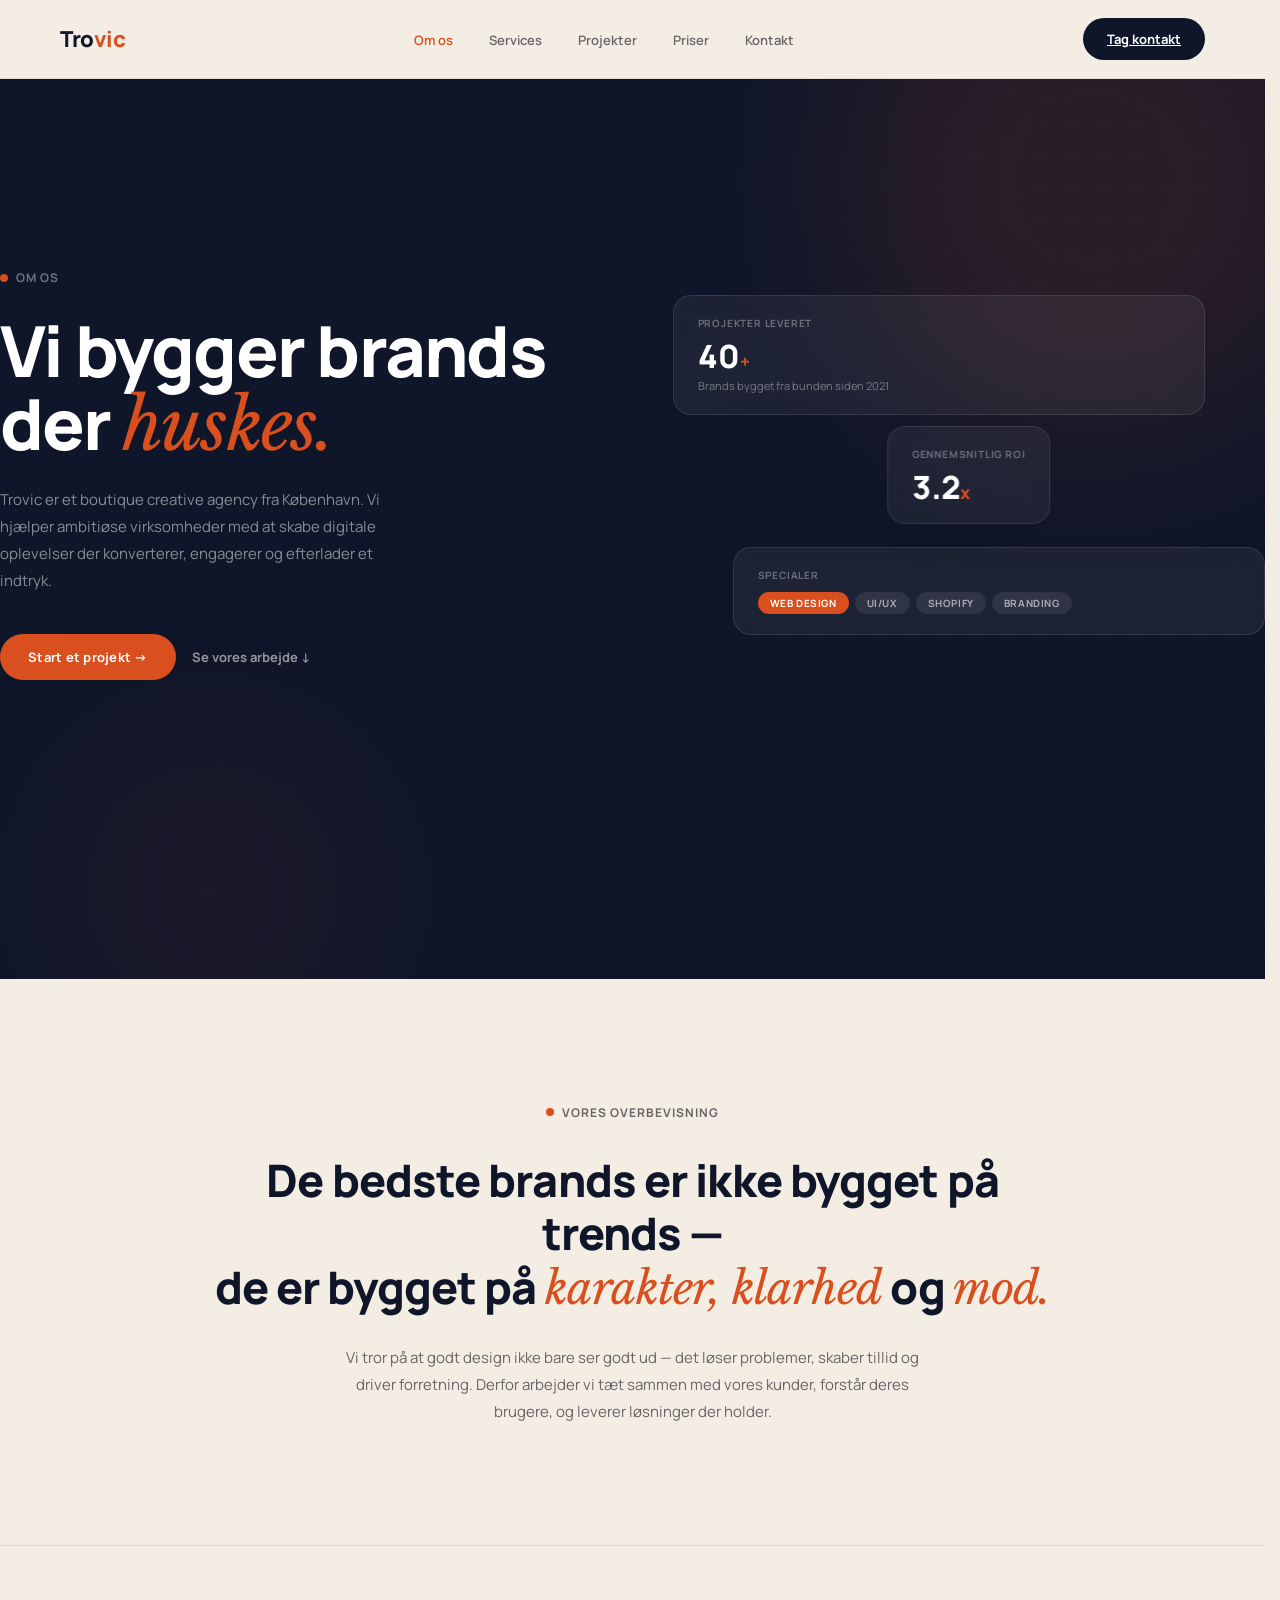
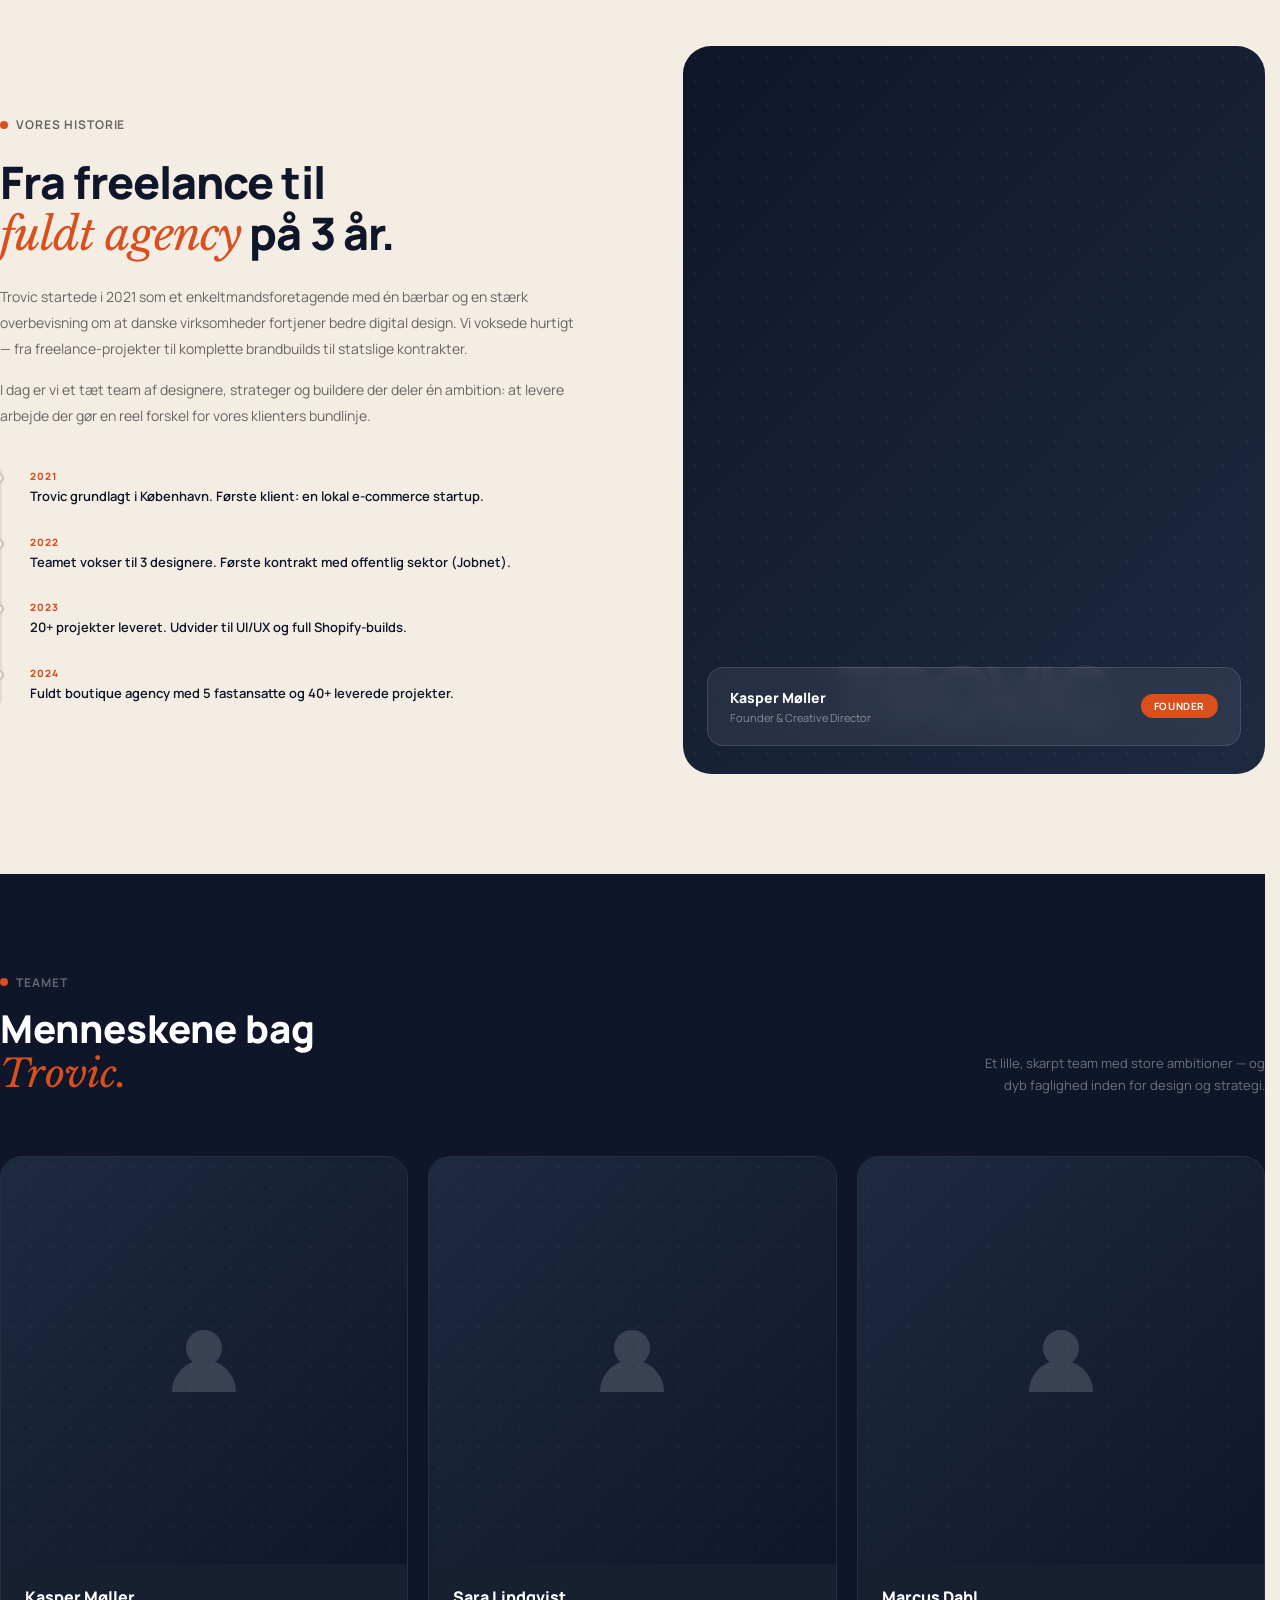
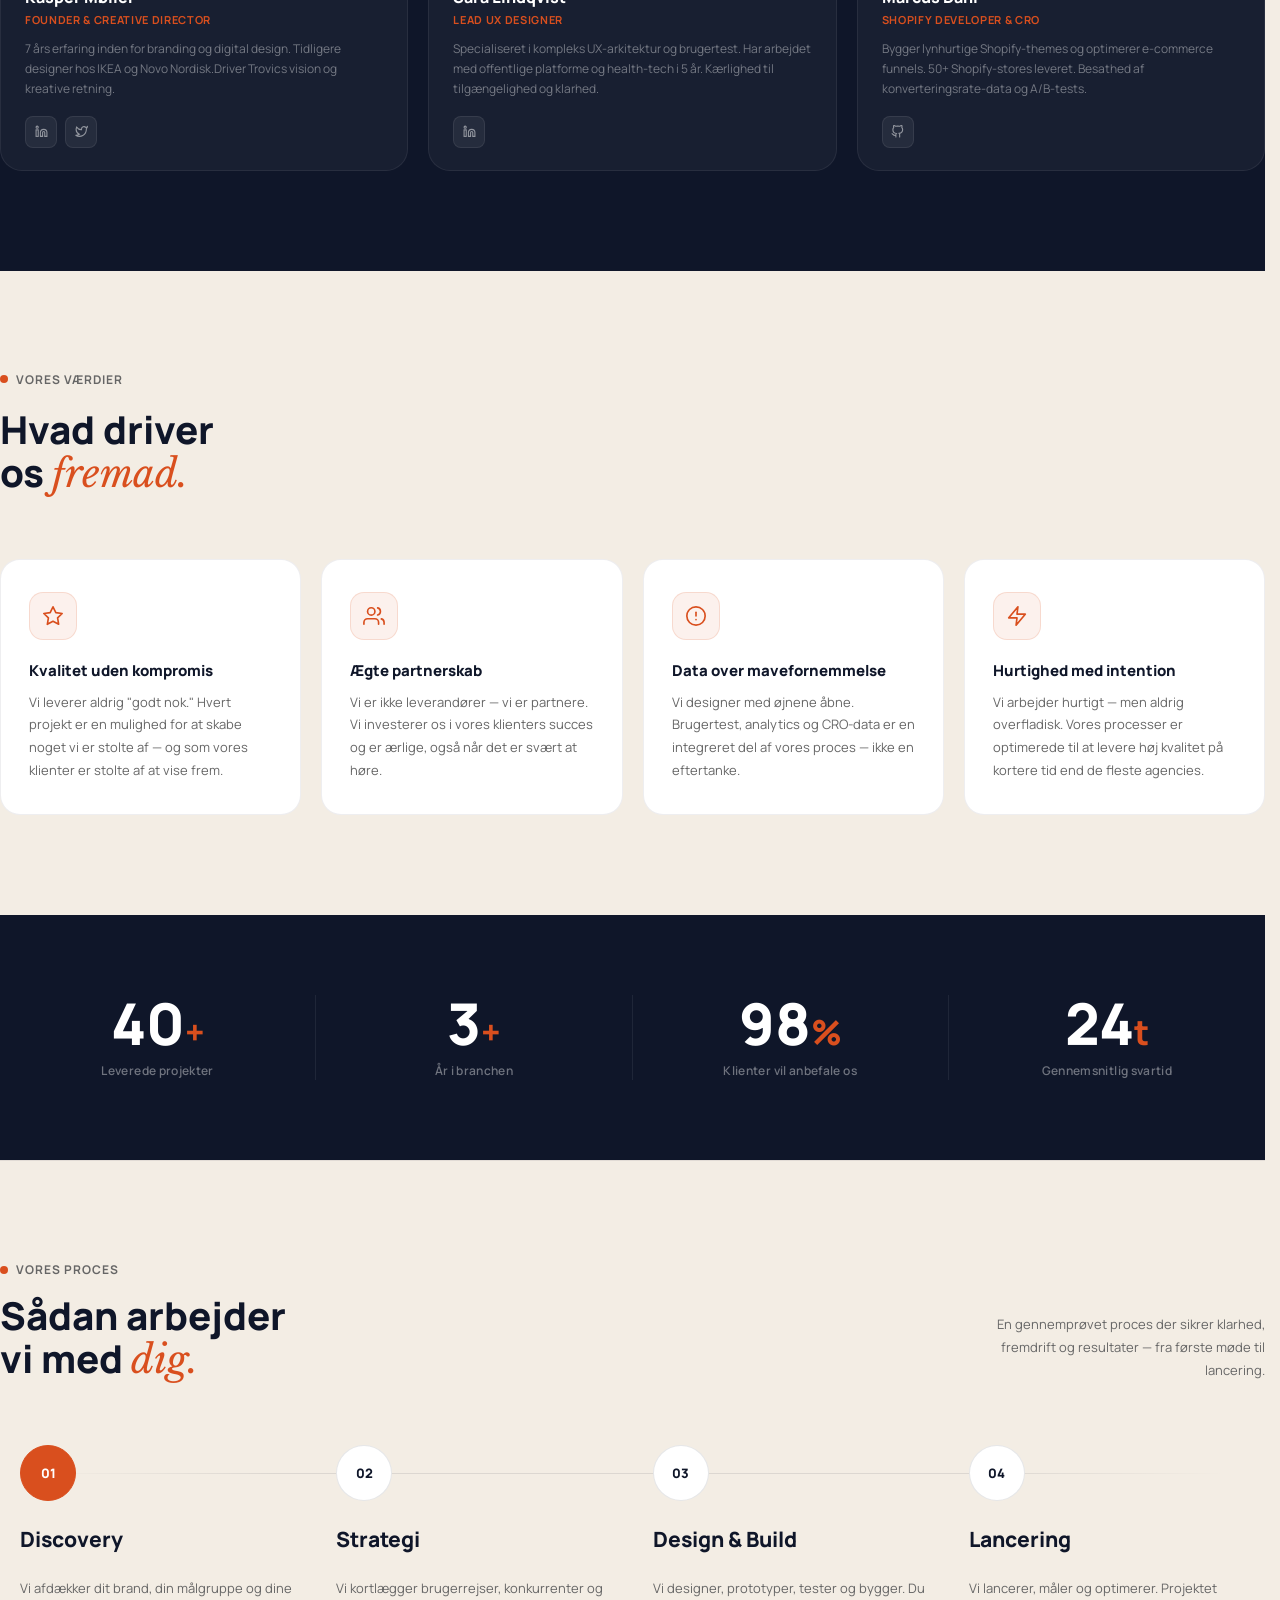
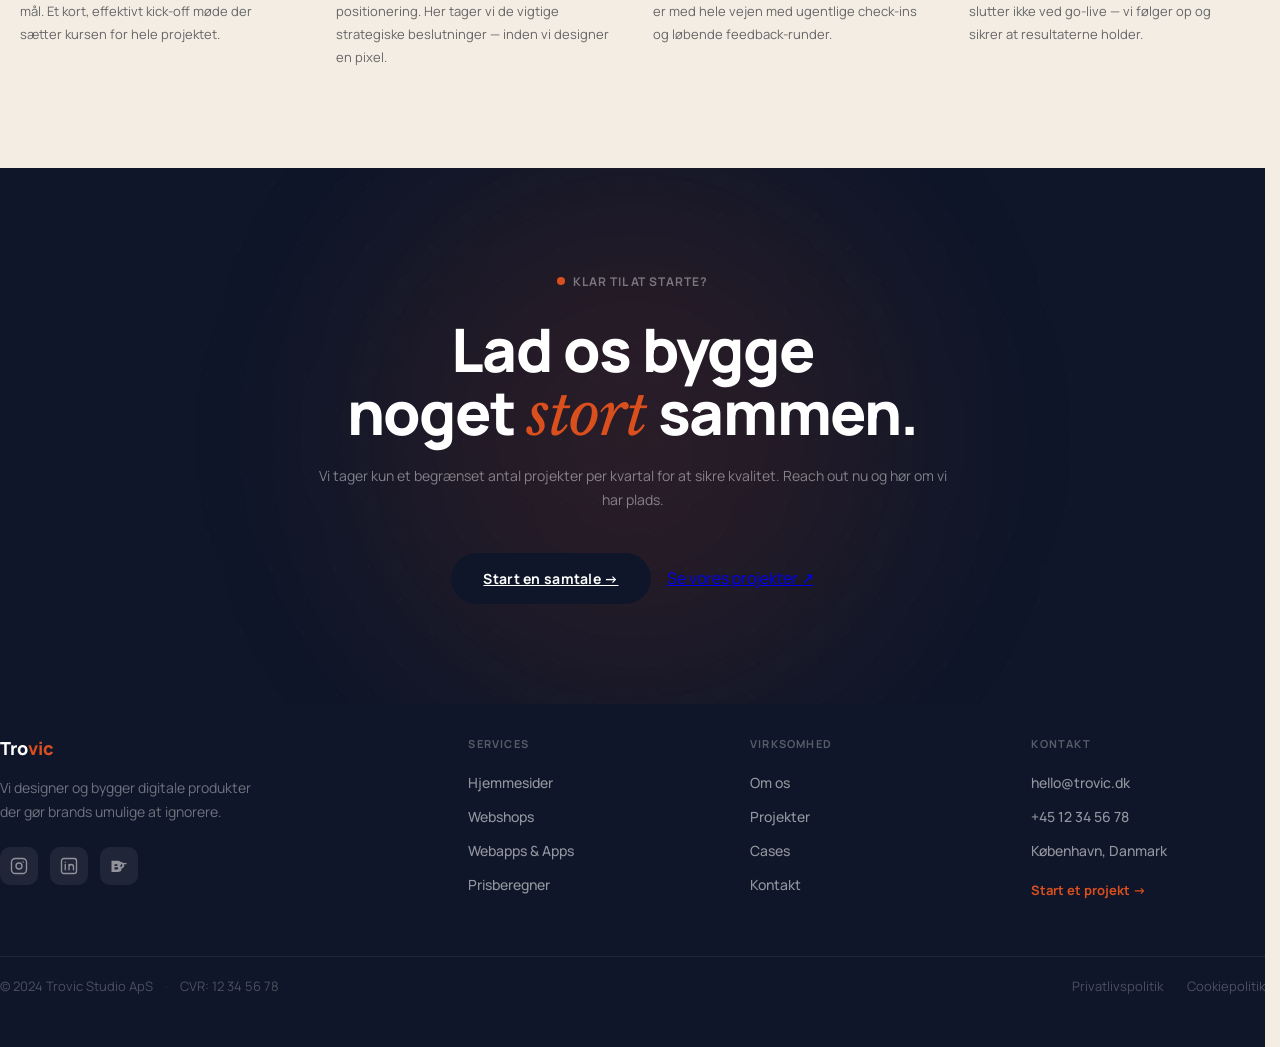
==== commit 26f83fea: "Rename main page to index.html" ====
--- a/about.html
+++ b/about.html
@@ -13,11 +13,11 @@
 
 <nav class="site-nav">
   <div class="nav-inner">
-    <a href="trovic_full (3).html" class="nav-logo">Tro<span>vic</span></a>
+    <a href="index.html" class="nav-logo">Tro<span>vic</span></a>
     <ul class="nav-links">
       <li><a href="about.html">Om os</a></li>
-      <li><a href="trovic_full (3).html#services">Services</a></li>
-      <li><a href="trovic_full (3).html#projects">Projekter</a></li>
+      <li><a href="index.html#services">Services</a></li>
+      <li><a href="index.html#projects">Projekter</a></li>
       <li><a href="priser.html">Priser</a></li>
       <li><a href="contact.html">Kontakt</a></li>
     </ul>
@@ -38,7 +38,7 @@
         <p class="hero-sub">Trovic er et boutique creative agency fra København. Vi hjælper ambitiøse virksomheder med at skabe digitale oplevelser der konverterer, engagerer og efterlader et indtryk.</p>
         <div class="hero-cta-row">
           <a class="btn-primary" href="contact.html">Start et projekt →</a>
-          <a class="btn-ghost" href="trovic_full (3).html#projects">Se vores arbejde ↓</a>
+          <a class="btn-ghost" href="index.html#projects">Se vores arbejde ↓</a>
         </div>
       </div>
       <div class="hero-visual reveal" style="transition-delay:0.2s;">
@@ -336,7 +336,7 @@
       <p class="cta-sub">Vi tager kun et begrænset antal projekter per kvartal for at sikre kvalitet. Reach out nu og hør om vi har plads.</p>
       <div class="cta-btns">
         <a class="btn-primary" href="contact.html">Start en samtale →</a>
-        <a class="btn-ghost" href="trovic_full (3).html#projects">Se vores projekter ↗</a>
+        <a class="btn-ghost" href="index.html#projects">Se vores projekter ↗</a>
       </div>
     </div>
   </div>
@@ -347,7 +347,7 @@
   <div class="container">
     <div class="footer-top">
       <div class="footer-brand">
-        <a href="trovic_full (3).html" class="footer-logo">Tro<span>vic</span></a>
+        <a href="index.html" class="footer-logo">Tro<span>vic</span></a>
         <p class="footer-tagline">Vi designer og bygger digitale produkter der gør brands umulige at ignorere.</p>
         <div class="footer-socials">
           <a href="#" class="footer-social" aria-label="Instagram">
@@ -364,9 +364,9 @@
       <div class="footer-col">
         <div class="footer-col-title">Services</div>
         <ul class="footer-nav">
-          <li><a href="trovic_full (3).html#services">Hjemmesider</a></li>
-          <li><a href="trovic_full (3).html#services">Webshops</a></li>
-          <li><a href="trovic_full (3).html#services">Webapps &amp; Apps</a></li>
+          <li><a href="index.html#services">Hjemmesider</a></li>
+          <li><a href="index.html#services">Webshops</a></li>
+          <li><a href="index.html#services">Webapps &amp; Apps</a></li>
           <li><a href="priser.html">Prisberegner</a></li>
         </ul>
       </div>
@@ -374,8 +374,8 @@
         <div class="footer-col-title">Virksomhed</div>
         <ul class="footer-nav">
           <li><a href="about.html">Om os</a></li>
-          <li><a href="trovic_full (3).html#projects">Projekter</a></li>
-          <li><a href="trovic_full (3).html#projects">Cases</a></li>
+          <li><a href="index.html#projects">Projekter</a></li>
+          <li><a href="index.html#projects">Cases</a></li>
           <li><a href="contact.html">Kontakt</a></li>
         </ul>
       </div>
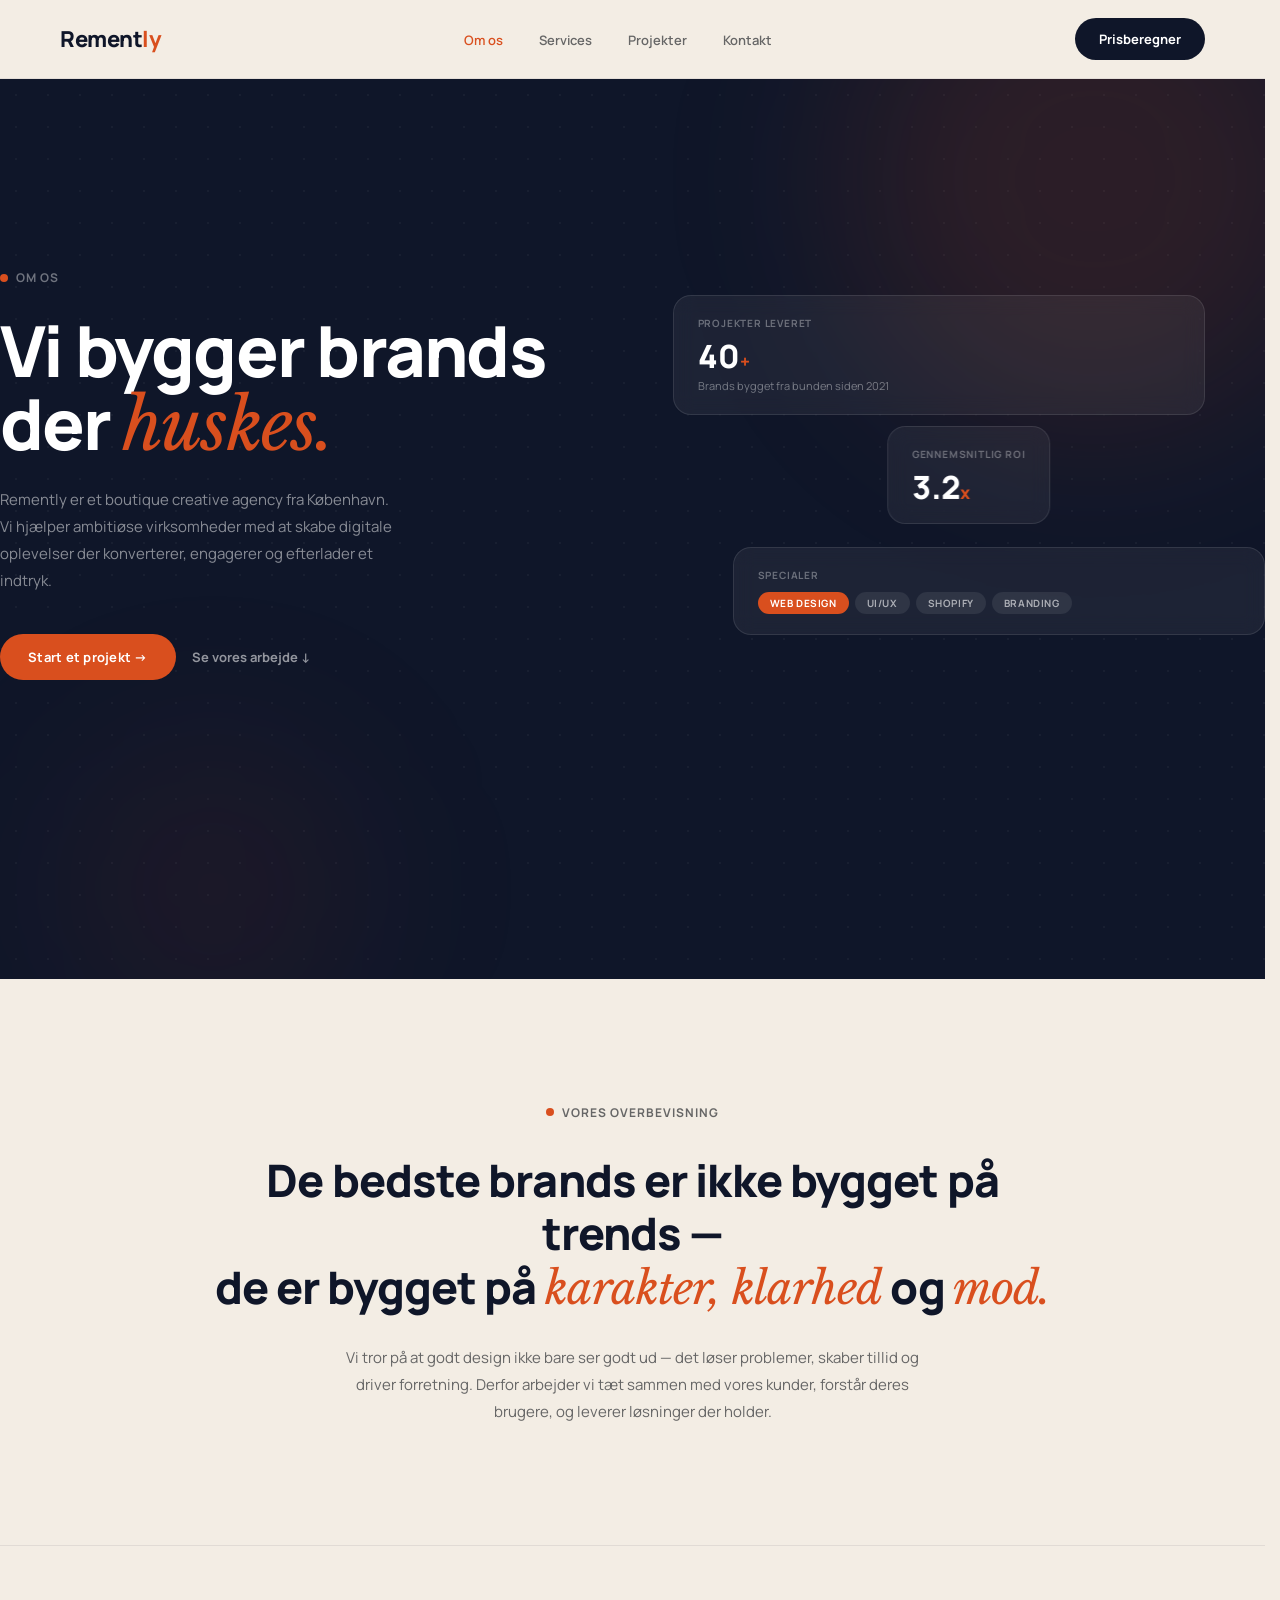
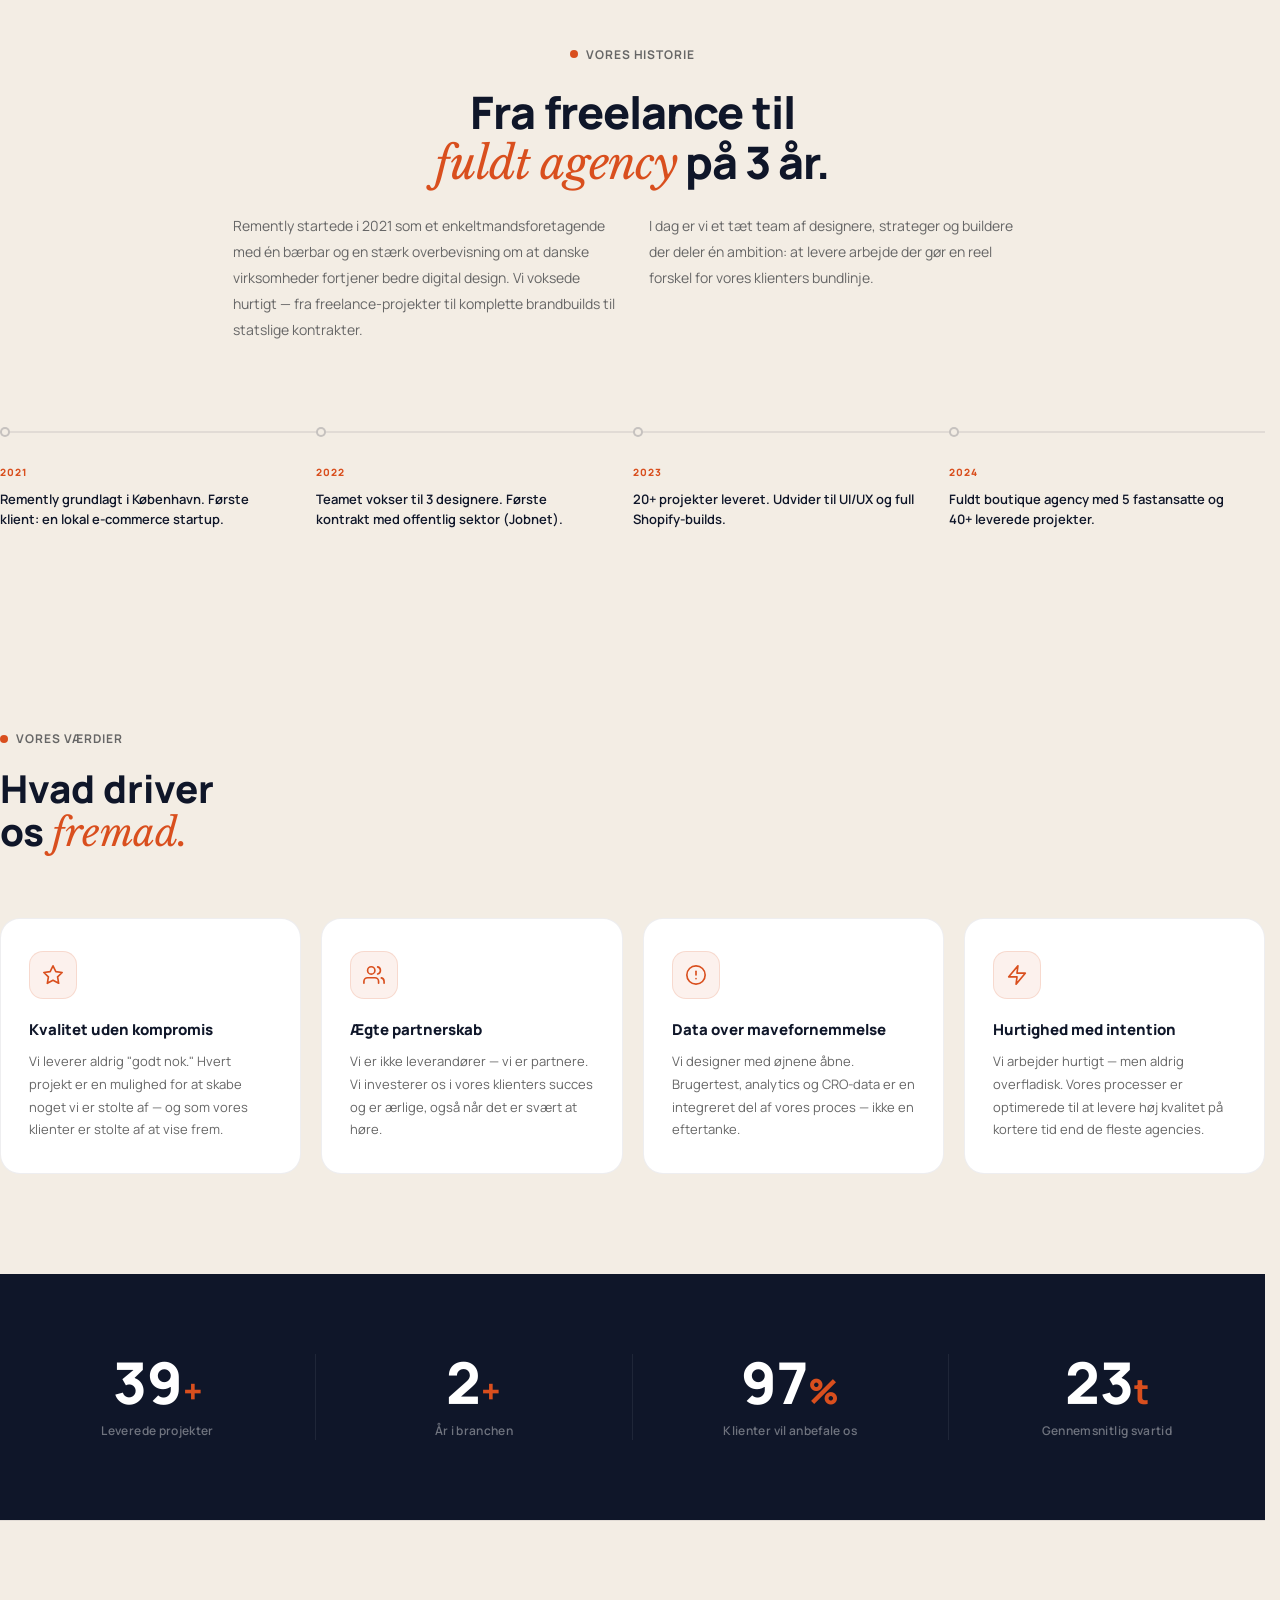
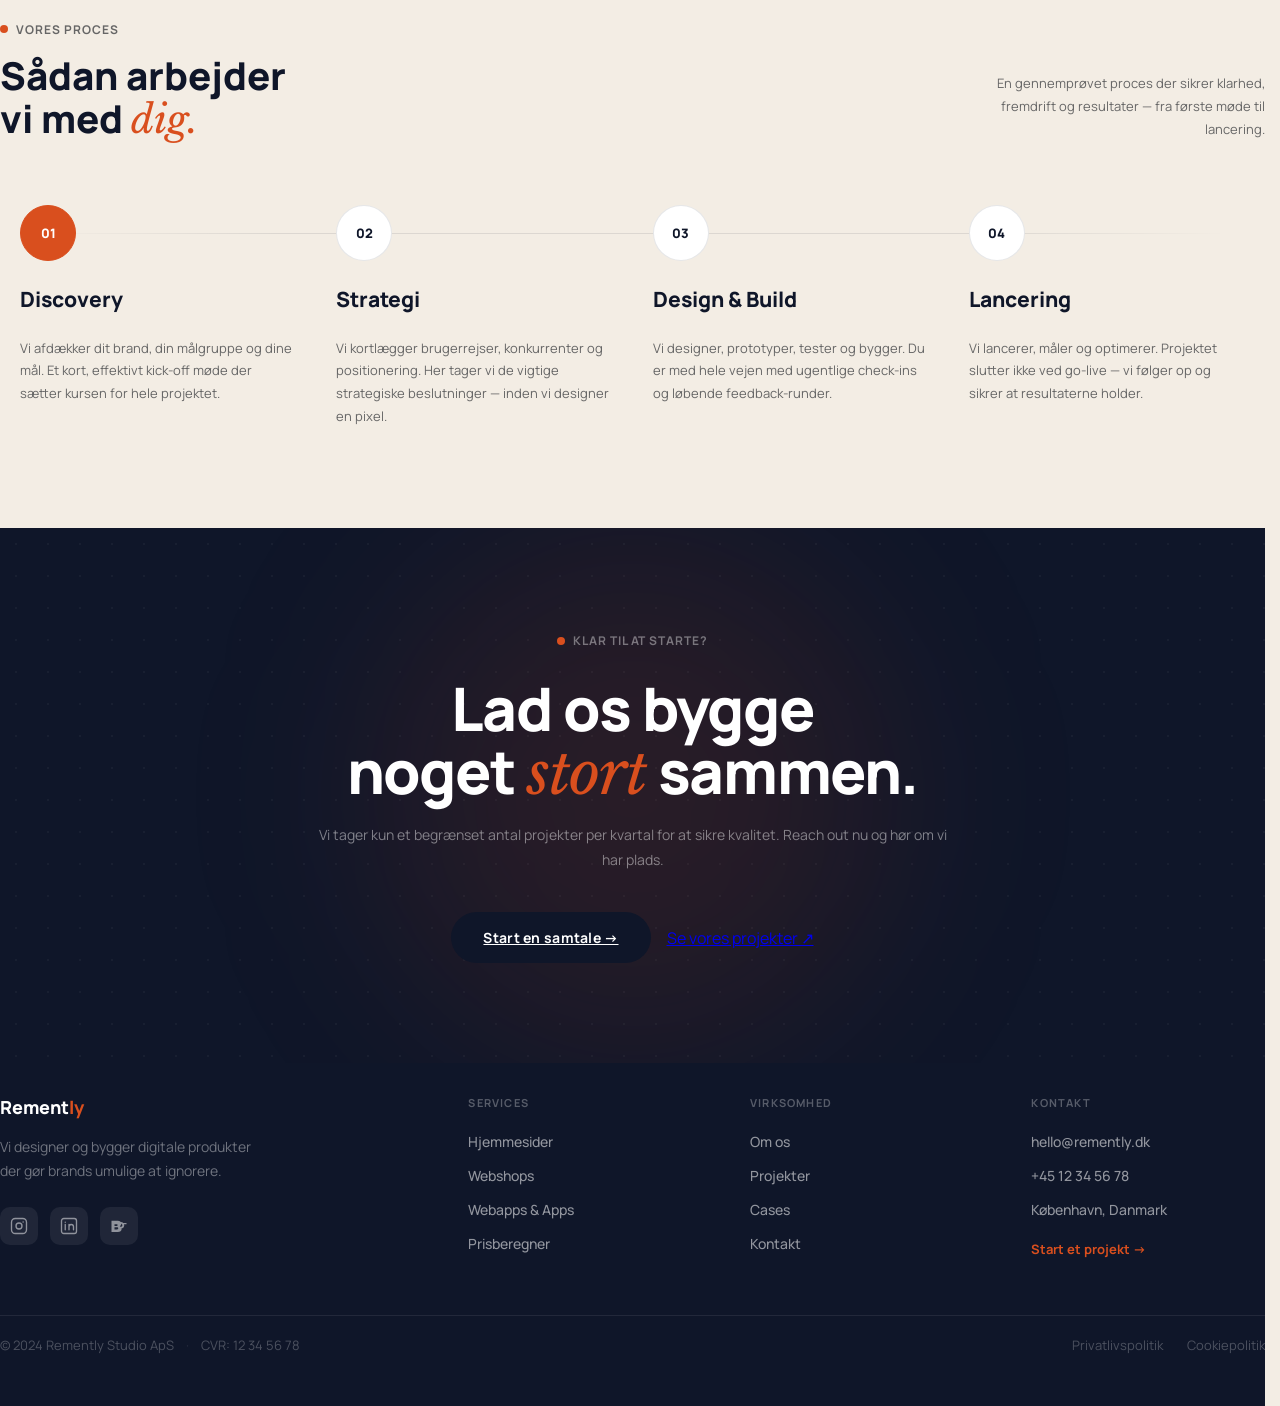
==== commit c48904b0: "Rebrand to Remently, nav/ticker/story layout fixes - Rename all Trovic references to Remently across" ====
--- a/about.html
+++ b/about.html
@@ -3,7 +3,7 @@
 <head>
 <meta charset="UTF-8">
 <meta name="viewport" content="width=device-width, initial-scale=1.0">
-<title>Om Os – Trovic Creative Agency</title>
+<title>Om Os – Remently Creative Agency</title>
 <link rel="preconnect" href="https://fonts.googleapis.com">
 <link rel="preconnect" href="https://fonts.gstatic.com" crossorigin>
 <link href="https://fonts.googleapis.com/css2?family=Manrope:wght@400;500;600;700;800&family=Libre+Baskerville:ital,wght@0,400;0,700;1,400&display=swap" rel="stylesheet">
@@ -13,15 +13,15 @@
 
 <nav class="site-nav">
   <div class="nav-inner">
-    <a href="index.html" class="nav-logo">Tro<span>vic</span></a>
+    <a href="index.html" class="nav-logo">Rement<span>ly</span></a>
     <ul class="nav-links">
       <li><a href="about.html">Om os</a></li>
       <li><a href="index.html#services">Services</a></li>
       <li><a href="index.html#projects">Projekter</a></li>
-      <li><a href="priser.html">Priser</a></li>
+      
       <li><a href="contact.html">Kontakt</a></li>
     </ul>
-    <a href="contact.html" class="nav-cta">Tag kontakt</a>
+    <a href="priser.html" class="nav-cta">Prisberegner</a>
   </div>
 </nav>
 <script src="nav.js"></script>
@@ -35,7 +35,7 @@
       <div class="reveal">
         <div class="hero-label"><span class="hero-label-dot"></span>Om os</div>
         <h1 class="hero-title">Vi bygger brands<br>der <em>huskes.</em></h1>
-        <p class="hero-sub">Trovic er et boutique creative agency fra København. Vi hjælper ambitiøse virksomheder med at skabe digitale oplevelser der konverterer, engagerer og efterlader et indtryk.</p>
+        <p class="hero-sub">Remently er et boutique creative agency fra København. Vi hjælper ambitiøse virksomheder med at skabe digitale oplevelser der konverterer, engagerer og efterlader et indtryk.</p>
         <div class="hero-cta-row">
           <a class="btn-primary" href="contact.html">Start et projekt →</a>
           <a class="btn-ghost" href="index.html#projects">Se vores arbejde ↓</a>
@@ -81,130 +81,35 @@
 <!-- STORY -->
 <section class="story">
   <div class="container">
-    <div class="story-grid">
-      <div class="reveal">
-        <div class="story-label"><span></span>Vores historie</div>
-        <h2 class="story-headline">Fra freelance til<br><em>fuldt agency</em> på 3 år.</h2>
-        <p class="story-body">Trovic startede i 2021 som et enkeltmandsforetagende med én bærbar og en stærk overbevisning om at danske virksomheder fortjener bedre digital design. Vi voksede hurtigt — fra freelance-projekter til komplette brandbuilds til statslige kontrakter.</p>
+    <div class="story-centered reveal">
+      <div class="story-label"><span></span>Vores historie</div>
+      <h2 class="story-headline">Fra freelance til<br><em>fuldt agency</em> på 3 år.</h2>
+      <div class="story-body-cols">
+        <p class="story-body">Remently startede i 2021 som et enkeltmandsforetagende med én bærbar og en stærk overbevisning om at danske virksomheder fortjener bedre digital design. Vi voksede hurtigt — fra freelance-projekter til komplette brandbuilds til statslige kontrakter.</p>
         <p class="story-body">I dag er vi et tæt team af designere, strateger og buildere der deler én ambition: at levere arbejde der gør en reel forskel for vores klienters bundlinje.</p>
-        <div class="story-timeline">
-          <div class="timeline-item">
-            <div class="timeline-dot"></div>
-            <div class="timeline-year">2021</div>
-            <div class="timeline-text">Trovic grundlagt i København. Første klient: en lokal e-commerce startup.</div>
-          </div>
-          <div class="timeline-item">
-            <div class="timeline-dot"></div>
-            <div class="timeline-year">2022</div>
-            <div class="timeline-text">Teamet vokser til 3 designere. Første kontrakt med offentlig sektor (Jobnet).</div>
-          </div>
-          <div class="timeline-item">
-            <div class="timeline-dot"></div>
-            <div class="timeline-year">2023</div>
-            <div class="timeline-text">20+ projekter leveret. Udvider til UI/UX og full Shopify-builds.</div>
-          </div>
-          <div class="timeline-item">
-            <div class="timeline-dot"></div>
-            <div class="timeline-year">2024</div>
-            <div class="timeline-text">Fuldt boutique agency med 5 fastansatte og 40+ leverede projekter.</div>
-          </div>
-        </div>
-      </div>
-      <div class="reveal" style="transition-delay:0.2s;">
-        <div class="story-visual">
-          <div class="story-img-box">
-            <div class="story-img-pattern"></div>
-            <div class="story-img-deco">TROVIC</div>
-            <div class="story-img-overlay">
-              <div class="story-card-row">
-                <div>
-                  <div class="story-card-name">Kasper Møller</div>
-                  <div class="story-card-role">Founder & Creative Director</div>
-                </div>
-                <span class="story-card-badge">Founder</span>
-              </div>
-            </div>
-          </div>
-        </div>
-      </div>
-    </div>
-  </div>
-</section>
-
-<!-- TEAM -->
-<section class="team">
-  <div class="container">
-    <div class="team-header reveal">
-      <div>
-        <div style="display:flex;align-items:center;gap:8px;margin-bottom:16px;font-size:12px;font-weight:700;letter-spacing:0.08em;text-transform:uppercase;color:rgba(255,255,255,0.35);">
-          <span style="width:8px;height:8px;background:var(--orange);border-radius:50%;display:inline-block;"></span>Teamet
-        </div>
-        <h2 class="team-headline">Menneskene bag<br><em>Trovic.</em></h2>
-      </div>
-      <p class="team-sub">Et lille, skarpt team med store ambitioner — og dyb faglighed inden for design og strategi.</p>
-    </div>
-    <div class="team-grid">
-
-      <div class="team-card reveal" style="transition-delay:0.05s;">
-        <div class="team-card-img">
-          <svg class="team-avatar-icon" width="80" height="80" viewBox="0 0 80 80" fill="none">
-            <circle cx="40" cy="28" r="18" fill="white"/>
-            <path d="M8 72c0-17.673 14.327-32 32-32s32 14.327 32 32" fill="white"/>
-          </svg>
-        </div>
-        <div class="team-card-body">
-          <div class="team-name">Kasper Møller</div>
-          <div class="team-role">Founder & Creative Director</div>
-          <p class="team-bio">7 års erfaring inden for branding og digital design. Tidligere designer hos IKEA og Novo Nordisk.Driver Trovics vision og kreative retning.</p>
-          <div class="team-socials">
-            <a class="team-social" href="#">
-              <svg width="13" height="13" viewBox="0 0 24 24" fill="none" stroke="rgba(255,255,255,0.5)" stroke-width="2" stroke-linecap="round"><path d="M16 8a6 6 0 0 1 6 6v7h-4v-7a2 2 0 0 0-2-2 2 2 0 0 0-2 2v7h-4v-7a6 6 0 0 1 6-6z"/><rect x="2" y="9" width="4" height="12"/><circle cx="4" cy="4" r="2"/></svg>
-            </a>
-            <a class="team-social" href="#">
-              <svg width="13" height="13" viewBox="0 0 24 24" fill="none" stroke="rgba(255,255,255,0.5)" stroke-width="2" stroke-linecap="round"><path d="M23 3a10.9 10.9 0 0 1-3.14 1.53 4.48 4.48 0 0 0-7.86 3v1A10.66 10.66 0 0 1 3 4s-4 9 5 13a11.64 11.64 0 0 1-7 2c9 5 20 0 20-11.5a4.5 4.5 0 0 0-.08-.83A7.72 7.72 0 0 0 23 3z"/></svg>
-            </a>
-          </div>
-        </div>
-      </div>
-
-      <div class="team-card reveal" style="transition-delay:0.15s;">
-        <div class="team-card-img">
-          <svg class="team-avatar-icon" width="80" height="80" viewBox="0 0 80 80" fill="none">
-            <circle cx="40" cy="28" r="18" fill="white"/>
-            <path d="M8 72c0-17.673 14.327-32 32-32s32 14.327 32 32" fill="white"/>
-          </svg>
-        </div>
-        <div class="team-card-body">
-          <div class="team-name">Sara Lindqvist</div>
-          <div class="team-role">Lead UX Designer</div>
-          <p class="team-bio">Specialiseret i kompleks UX-arkitektur og brugertest. Har arbejdet med offentlige platforme og health-tech i 5 år. Kærlighed til tilgængelighed og klarhed.</p>
-          <div class="team-socials">
-            <a class="team-social" href="#">
-              <svg width="13" height="13" viewBox="0 0 24 24" fill="none" stroke="rgba(255,255,255,0.5)" stroke-width="2" stroke-linecap="round"><path d="M16 8a6 6 0 0 1 6 6v7h-4v-7a2 2 0 0 0-2-2 2 2 0 0 0-2 2v7h-4v-7a6 6 0 0 1 6-6z"/><rect x="2" y="9" width="4" height="12"/><circle cx="4" cy="4" r="2"/></svg>
-            </a>
-          </div>
-        </div>
-      </div>
-
-      <div class="team-card reveal" style="transition-delay:0.25s;">
-        <div class="team-card-img">
-          <svg class="team-avatar-icon" width="80" height="80" viewBox="0 0 80 80" fill="none">
-            <circle cx="40" cy="28" r="18" fill="white"/>
-            <path d="M8 72c0-17.673 14.327-32 32-32s32 14.327 32 32" fill="white"/>
-          </svg>
-        </div>
-        <div class="team-card-body">
-          <div class="team-name">Marcus Dahl</div>
-          <div class="team-role">Shopify Developer & CRO</div>
-          <p class="team-bio">Bygger lynhurtige Shopify-themes og optimerer e-commerce funnels. 50+ Shopify-stores leveret. Besathed af konverteringsrate-data og A/B-tests.</p>
-          <div class="team-socials">
-            <a class="team-social" href="#">
-              <svg width="13" height="13" viewBox="0 0 24 24" fill="none" stroke="rgba(255,255,255,0.5)" stroke-width="2" stroke-linecap="round"><path d="M9 19c-5 1.5-5-2.5-7-3m14 6v-3.87a3.37 3.37 0 0 0-.94-2.61c3.14-.35 6.44-1.54 6.44-7A5.44 5.44 0 0 0 20 4.77 5.07 5.07 0 0 0 19.91 1S18.73.65 16 2.48a13.38 13.38 0 0 0-7 0C6.27.65 5.09 1 5.09 1A5.07 5.07 0 0 0 5 4.77a5.44 5.44 0 0 0-1.5 3.78c0 5.42 3.3 6.61 6.44 7A3.37 3.37 0 0 0 9 18.13V22"/></svg>
-            </a>
-          </div>
-        </div>
-      </div>
-
+      </div>
+    </div>
+    <div class="story-timeline-h reveal" style="transition-delay:0.15s;">
+      <div class="timeline-h-item">
+        <div class="timeline-h-year">2021</div>
+        <div class="timeline-h-dot"></div>
+        <div class="timeline-h-text">Remently grundlagt i København. Første klient: en lokal e-commerce startup.</div>
+      </div>
+      <div class="timeline-h-item">
+        <div class="timeline-h-year">2022</div>
+        <div class="timeline-h-dot"></div>
+        <div class="timeline-h-text">Teamet vokser til 3 designere. Første kontrakt med offentlig sektor (Jobnet).</div>
+      </div>
+      <div class="timeline-h-item">
+        <div class="timeline-h-year">2023</div>
+        <div class="timeline-h-dot"></div>
+        <div class="timeline-h-text">20+ projekter leveret. Udvider til UI/UX og full Shopify-builds.</div>
+      </div>
+      <div class="timeline-h-item">
+        <div class="timeline-h-year">2024</div>
+        <div class="timeline-h-dot"></div>
+        <div class="timeline-h-text">Fuldt boutique agency med 5 fastansatte og 40+ leverede projekter.</div>
+      </div>
     </div>
   </div>
 </section>
@@ -347,7 +252,7 @@
   <div class="container">
     <div class="footer-top">
       <div class="footer-brand">
-        <a href="index.html" class="footer-logo">Tro<span>vic</span></a>
+        <a href="index.html" class="footer-logo">Rement<span>ly</span></a>
         <p class="footer-tagline">Vi designer og bygger digitale produkter der gør brands umulige at ignorere.</p>
         <div class="footer-socials">
           <a href="#" class="footer-social" aria-label="Instagram">
@@ -382,7 +287,7 @@
       <div class="footer-col">
         <div class="footer-col-title">Kontakt</div>
         <ul class="footer-nav">
-          <li><a href="mailto:hello@trovic.dk">hello@trovic.dk</a></li>
+          <li><a href="mailto:hello@remently.dk">hello@remently.dk</a></li>
           <li><a href="tel:+4512345678">+45 12 34 56 78</a></li>
           <li><span>København, Danmark</span></li>
           <li><a href="contact.html" class="footer-cta-link">Start et projekt →</a></li>
@@ -391,7 +296,7 @@
     </div>
     <div class="footer-bottom">
       <div class="footer-bottom-left">
-        <span>© 2024 Trovic Studio ApS</span>
+        <span>© 2024 Remently Studio ApS</span>
         <span class="footer-divider">·</span>
         <span>CVR: 12 34 56 78</span>
       </div>
--- a/styles.css
+++ b/styles.css
@@ -168,6 +168,7 @@
 	border: none;
 	cursor: pointer;
 	transition: background 0.2s, transform 0.2s;
+	text-decoration: none;
 }
 
 .nav-cta:hover {
@@ -235,13 +236,20 @@
 }
 
 .ticker-track {
+	display: flex;
+	white-space: nowrap;
+	animation: ticker 30s linear infinite;
+	will-change: transform;
+}
+
+.ticker-set {
 	display: inline-flex;
 	gap: 32px;
-	white-space: nowrap;
-	animation: ticker 22s linear infinite;
-}
-
-.ticker-track span {
+	padding-right: 32px;
+	flex-shrink: 0;
+}
+
+.ticker-set span {
 	font-size: 11px;
 	font-weight: 700;
 	letter-spacing: 0.1em;
@@ -258,7 +266,6 @@
 	from {
 		transform: translateX(0);
 	}
-
 	to {
 		transform: translateX(-50%);
 	}
@@ -2463,6 +2470,18 @@
 /* ── STORY ───────────────────────────────────────── */
 .story { padding: 100px 0; }
 .story-grid { display: grid; grid-template-columns: 1fr 1fr; gap: 100px; align-items: center; }
+.story-centered { max-width: 800px; margin: 0 auto; text-align: center; margin-bottom: 72px; }
+.story-centered .story-label { justify-content: center; }
+.story-centered .story-headline { margin-left: auto; margin-right: auto; }
+.story-body-cols { display: grid; grid-template-columns: 1fr 1fr; gap: 32px; text-align: left; margin-top: 8px; }
+.story-timeline-h { display: grid; grid-template-columns: repeat(4, 1fr); gap: 0; border-top: 2px solid rgba(15,22,41,0.08); padding-top: 0; }
+.timeline-h-item { position: relative; padding: 32px 32px 0 0; }
+.timeline-h-item::before { content: ''; position: absolute; top: -2px; left: 0; width: 100%; height: 2px; background: transparent; transition: background 0.2s; }
+.timeline-h-item:hover::before { background: var(--orange); }
+.timeline-h-dot { width: 10px; height: 10px; border-radius: 50%; background: var(--cream); border: 2px solid rgba(15,22,41,0.2); position: absolute; top: -6px; left: 0; transition: border-color 0.2s, background 0.2s; }
+.timeline-h-item:hover .timeline-h-dot { border-color: var(--orange); background: var(--orange); }
+.timeline-h-year { font-size: 10px; font-weight: 800; letter-spacing: 0.1em; text-transform: uppercase; color: var(--orange); margin-bottom: 10px; }
+.timeline-h-text { font-size: 13px; font-weight: 600; color: var(--dark); line-height: 1.6; }
 .story-label {
   display: flex; align-items: center; gap: 8px; margin-bottom: 24px;
   font-size: 12px; font-weight: 700; letter-spacing: 0.08em;
@@ -2686,6 +2705,10 @@
   .hero-inner { grid-template-columns: 1fr; gap: 60px; }
   .hero-visual { height: 240px; }
   .story-grid { grid-template-columns: 1fr; gap: 56px; }
+  .story-body-cols { grid-template-columns: 1fr; gap: 0; }
+  .story-timeline-h { grid-template-columns: repeat(2, 1fr); }
+  .story-centered { text-align: left; }
+  .story-centered .story-label { justify-content: flex-start; }
   .team-grid { grid-template-columns: repeat(2, 1fr); }
   .stats-strip-grid { grid-template-columns: repeat(2, 1fr); row-gap: 40px; }
   .stat-cell { border-right: none; border-bottom: 1px solid rgba(255,255,255,0.07); padding-bottom: 28px; }
@@ -2701,6 +2724,9 @@
   .process-steps { grid-template-columns: 1fr; }
   .hero-visual { display: none; }
   .cta-btns { flex-direction: column; }
+  .story-timeline-h { grid-template-columns: 1fr; border-top: none; }
+  .timeline-h-item { border-top: 2px solid rgba(15,22,41,0.08); padding-top: 28px; padding-bottom: 0; margin-bottom: 24px; }
+  .timeline-h-dot { top: 22px; }
 }
 
 /* ══════════════════════════════════════
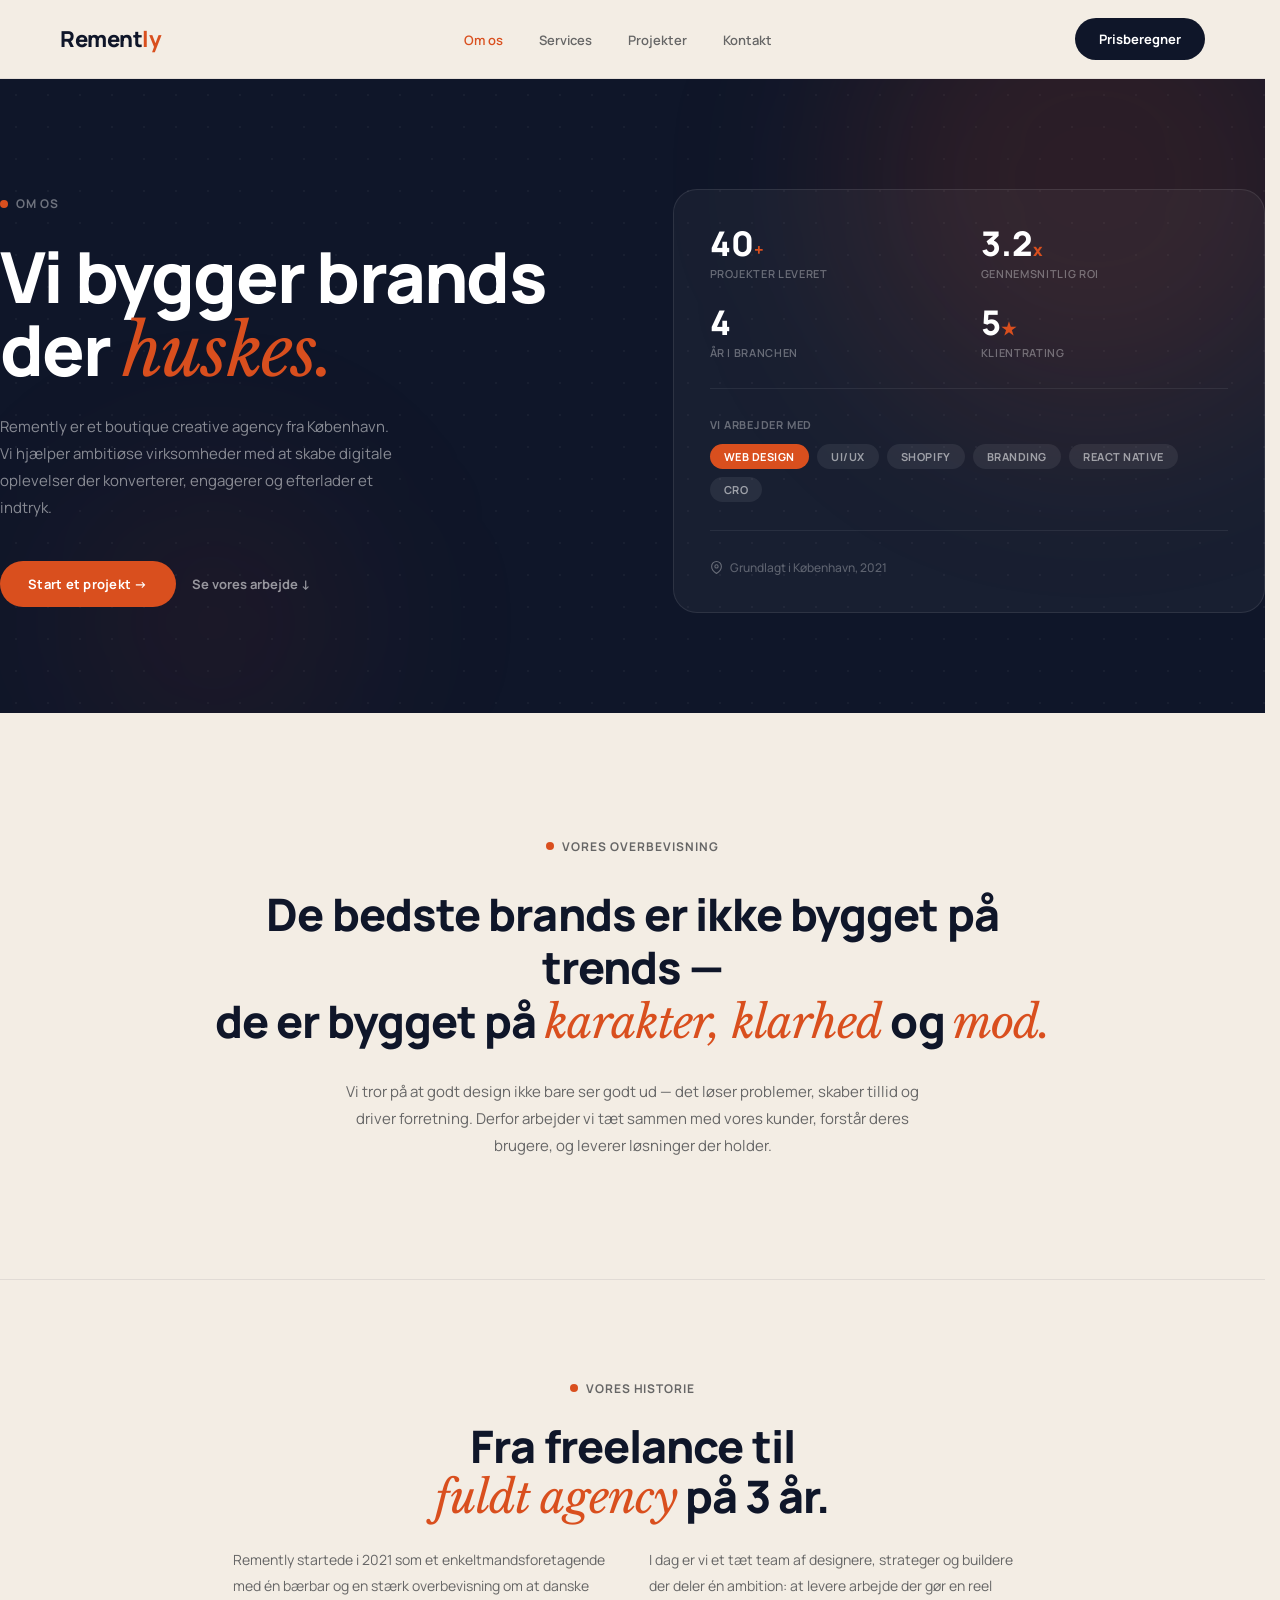
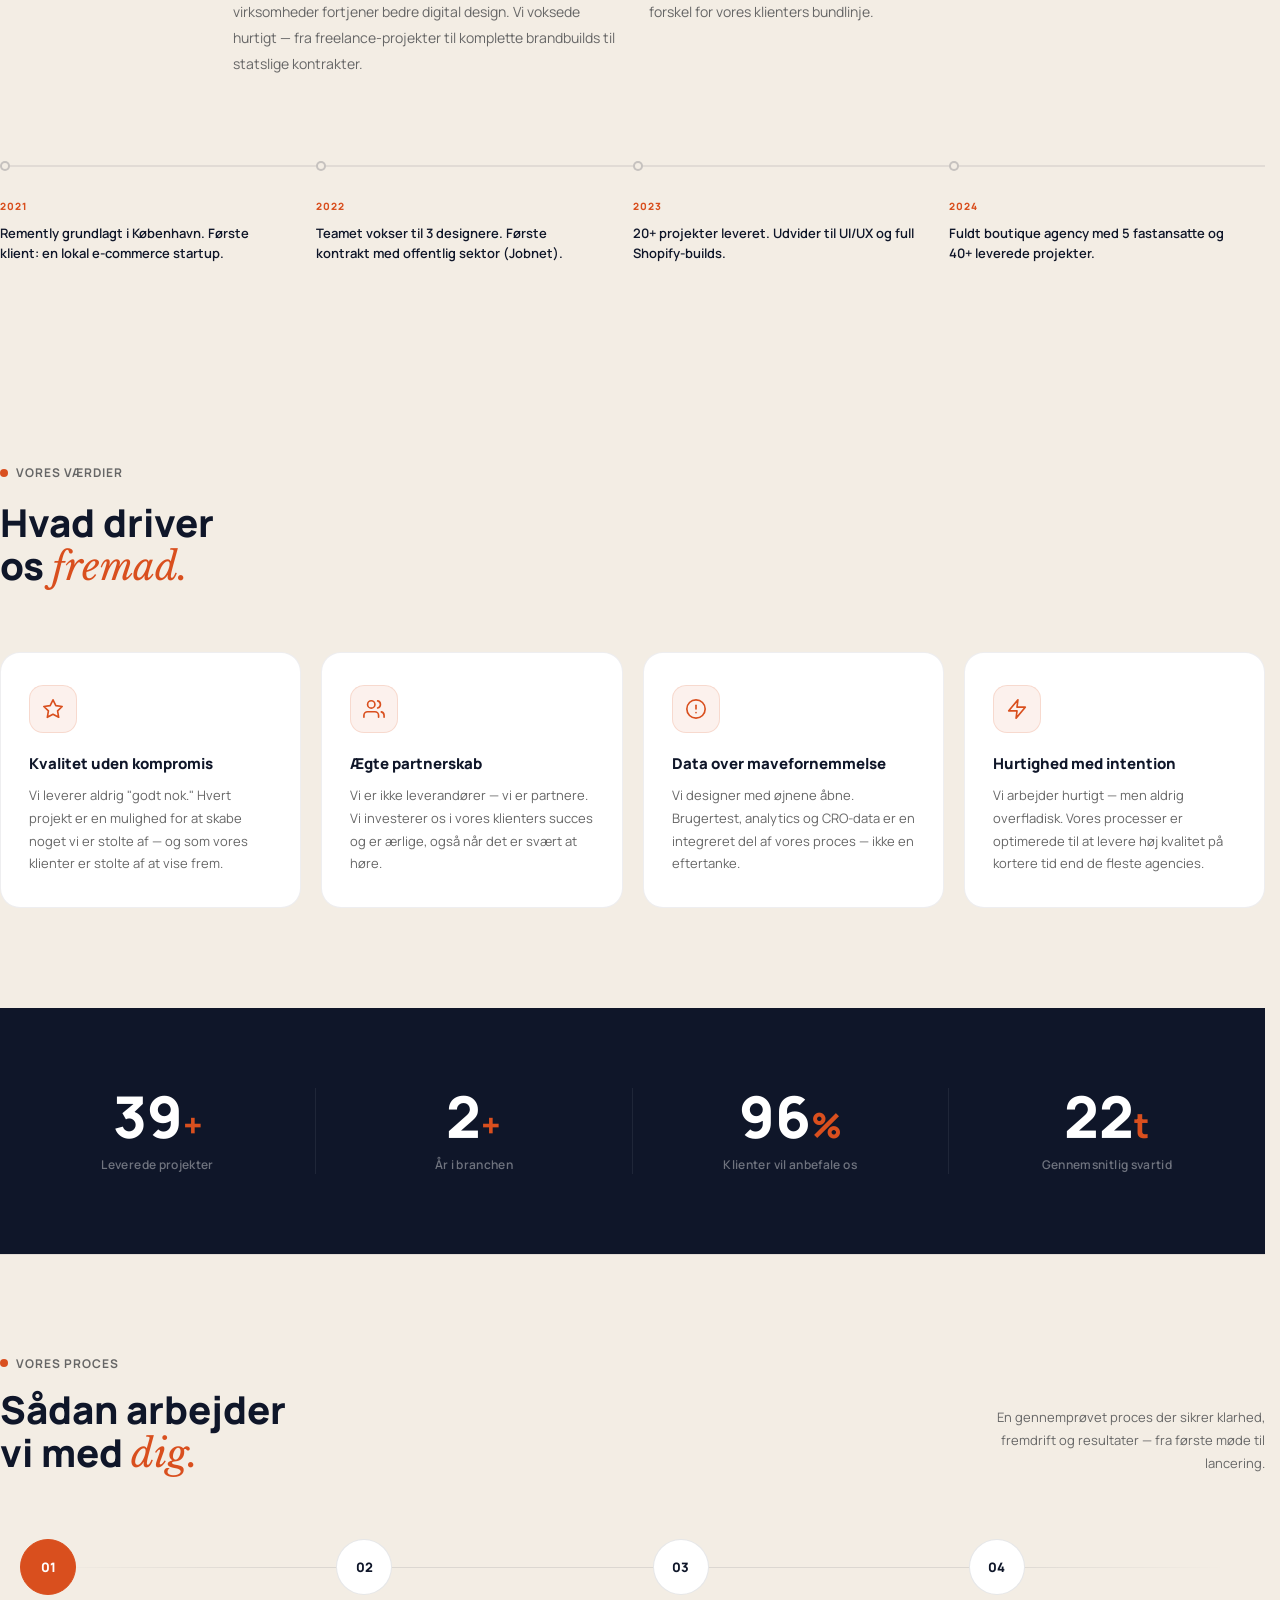
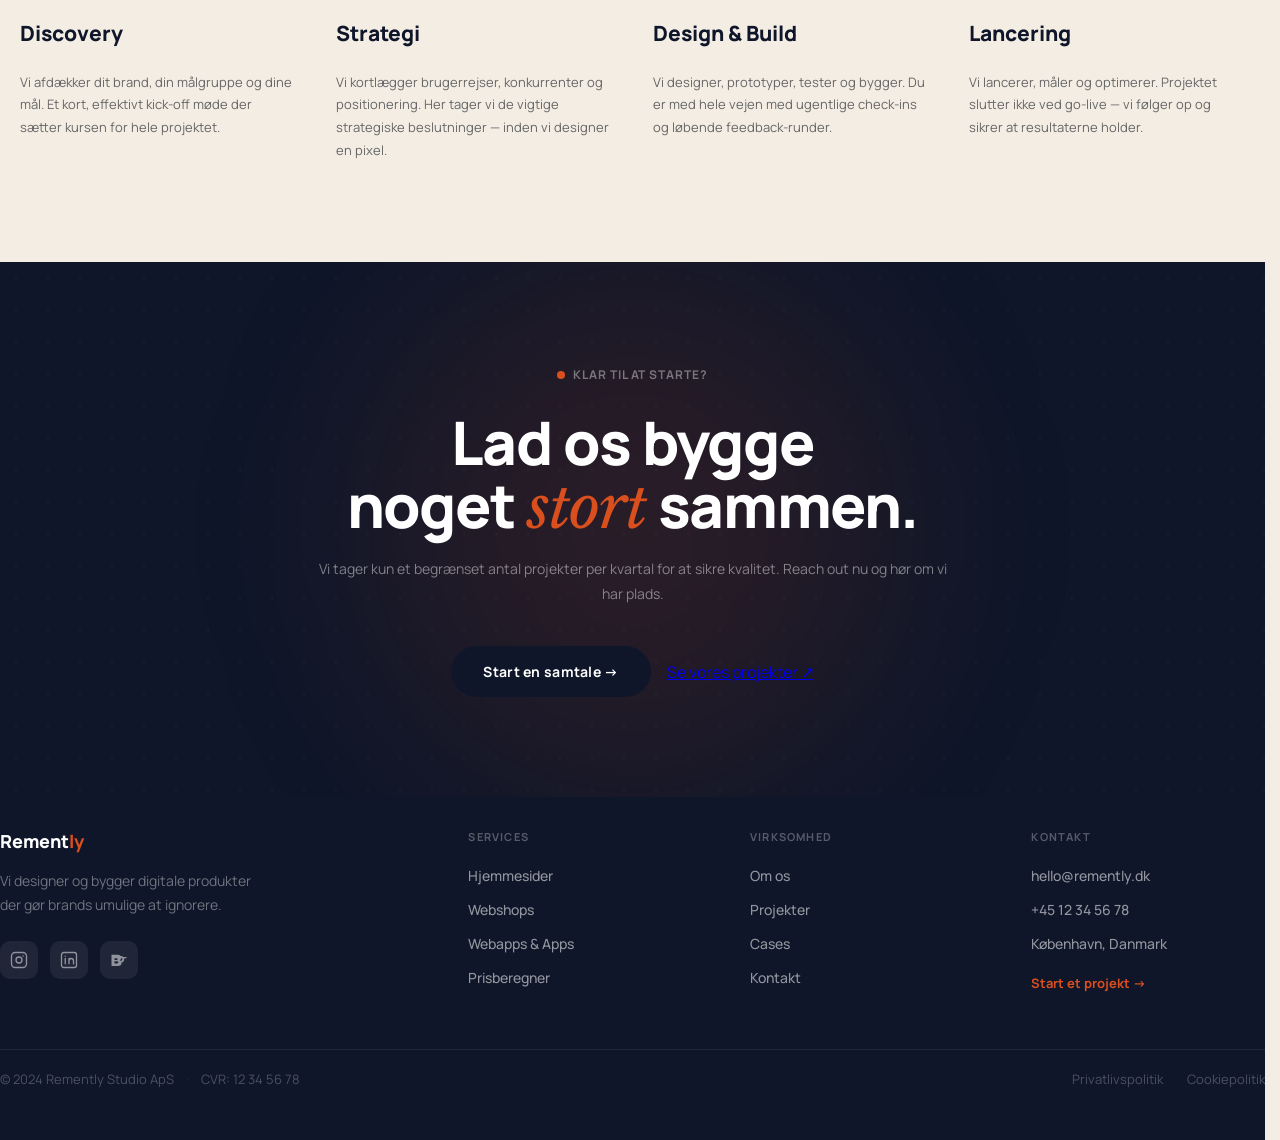
==== commit bfa14a19: "Separate JS/CSS, add service pages, optimise styles - Extract all inline JS from HTML into external " ====
--- a/about.html
+++ b/about.html
@@ -27,7 +27,7 @@
 <script src="nav.js"></script>
 
 <!-- HERO -->
-<section class="hero hero-dark">
+<section class="hero-dark">
   <div class="orb orb-1"></div>
   <div class="orb orb-2"></div>
   <div class="container">
@@ -41,24 +41,41 @@
           <a class="btn-ghost" href="index.html#projects">Se vores arbejde ↓</a>
         </div>
       </div>
-      <div class="hero-visual reveal" style="transition-delay:0.2s;">
-        <div class="float-card float-card-1">
-          <div class="fc-label">Projekter leveret</div>
-          <div class="fc-stat">40<span>+</span></div>
-          <div class="fc-desc">Brands bygget fra bunden siden 2021</div>
-        </div>
-        <div class="float-card float-card-2">
-          <div class="fc-label">Specialer</div>
-          <div class="fc-pill-row">
-            <span class="fc-pill active">Web Design</span>
-            <span class="fc-pill">UI/UX</span>
-            <span class="fc-pill">Shopify</span>
-            <span class="fc-pill">Branding</span>
-          </div>
-        </div>
-        <div class="float-card float-card-3">
-          <div class="fc-label">Gennemsnitlig ROI</div>
-          <div class="fc-stat">3.2<span>x</span></div>
+      <div class="about-hero-panel reveal" style="transition-delay:0.2s;">
+        <div class="ahp-stats">
+          <div class="ahp-stat">
+            <div class="ahp-stat-val">40<span>+</span></div>
+            <div class="ahp-stat-lbl">Projekter leveret</div>
+          </div>
+          <div class="ahp-stat">
+            <div class="ahp-stat-val">3.2<span>x</span></div>
+            <div class="ahp-stat-lbl">Gennemsnitlig ROI</div>
+          </div>
+          <div class="ahp-stat">
+            <div class="ahp-stat-val">4</div>
+            <div class="ahp-stat-lbl">År i branchen</div>
+          </div>
+          <div class="ahp-stat">
+            <div class="ahp-stat-val">5<span>★</span></div>
+            <div class="ahp-stat-lbl">Klientrating</div>
+          </div>
+        </div>
+        <div class="ahp-divider"></div>
+        <div class="ahp-services">
+          <div class="ahp-services-label">Vi arbejder med</div>
+          <div class="ahp-tags">
+            <span class="ahp-tag active">Web Design</span>
+            <span class="ahp-tag">UI/UX</span>
+            <span class="ahp-tag">Shopify</span>
+            <span class="ahp-tag">Branding</span>
+            <span class="ahp-tag">React Native</span>
+            <span class="ahp-tag">CRO</span>
+          </div>
+        </div>
+        <div class="ahp-divider"></div>
+        <div class="ahp-location">
+          <svg width="13" height="13" viewBox="0 0 24 24" fill="none" stroke="rgba(255,255,255,0.35)" stroke-width="2" stroke-linecap="round" stroke-linejoin="round"><path d="M21 10c0 7-9 13-9 13s-9-6-9-13a9 9 0 0 1 18 0z"/><circle cx="12" cy="10" r="3"/></svg>
+          Grundlagt i København, 2021
         </div>
       </div>
     </div>
@@ -308,42 +325,7 @@
   </div>
 </footer>
 
-<script>
-  // Reveal observer
-  const obs = new IntersectionObserver(entries => {
-    entries.forEach(e => {
-      if (e.isIntersecting && !e.target.classList.contains('visible'))
-        e.target.classList.add('visible');
-    });
-  }, { threshold: 0.07, rootMargin: '0px 0px -28px 0px' });
-  document.querySelectorAll('.reveal').forEach(el => obs.observe(el));
-
-  // Count-up
-  function countUp(el, target, dur = 1400) {
-    let start = null;
-    const step = ts => {
-      if (!start) start = ts;
-      const p = Math.min((ts - start) / dur, 1);
-      const eased = 1 - Math.pow(1 - p, 4);
-      el.textContent = Math.floor(eased * target);
-      if (p < 1) requestAnimationFrame(step);
-      else el.textContent = target;
-    };
-    requestAnimationFrame(step);
-  }
-
-  const statsObs = new IntersectionObserver(entries => {
-    entries.forEach((entry, i) => {
-      if (entry.isIntersecting && !entry.target.classList.contains('counted')) {
-        entry.target.classList.add('counted');
-        const el = entry.target.querySelector('.count');
-        const target = parseInt(entry.target.dataset.target);
-        setTimeout(() => countUp(el, target), i * 120);
-      }
-    });
-  }, { threshold: 0.3 });
-  document.querySelectorAll('.stat-cell').forEach(el => statsObs.observe(el));
-</script>
+<script src="about.js"></script>
 
 </body>
 </html>
--- a/styles.css
+++ b/styles.css
@@ -198,7 +198,7 @@
 .orb {
 	position: absolute;
 	border-radius: 50%;
-	filter: blur(80px);
+	filter: blur(90px);
 	pointer-events: none;
 	z-index: 0;
 }
@@ -274,11 +274,9 @@
 .hero-inner {
 	flex: 1;
 	display: grid;
-	grid-template-columns: 1fr 1fr;
+	grid-template-columns: 60% 1fr;
 	align-items: center;
 	gap: 60px;
-	padding-top: 80px;
-	padding-bottom: 100px;
 	position: relative;
 	z-index: 2;
 }
@@ -335,8 +333,6 @@
 	line-height: 1.02;
 	color: var(--dark);
 	letter-spacing: -0.03em;
-	display: flex;
-	flex-direction: column;
 }
 
 .hero-headline em {
@@ -369,16 +365,12 @@
 	line-height: 1.7;
 	color: var(--mid);
 	max-width: 420px;
-	opacity: 0;
-	animation: fadeUp 0.7s ease 0.7s forwards;
 }
 
 .hero-actions {
 	display: flex;
 	align-items: center;
 	gap: 16px;
-	opacity: 0;
-	animation: fadeUp 0.7s ease 0.85s forwards;
 }
 
 .btn-primary {
@@ -394,6 +386,7 @@
 	border-radius: 100px;
 	border: none;
 	cursor: pointer;
+	text-decoration: none;
 	transition: background 0.2s, transform 0.2s, box-shadow 0.2s;
 	letter-spacing: 0.02em;
 }
@@ -1015,6 +1008,8 @@
 	overflow: hidden;
 	border: 1.5px solid rgba(15,22,41,0.07);
 	transition: transform .25s, box-shadow .25s;
+	text-decoration: none;
+	color: inherit;
 }
 .svc-card:hover {
 	transform: translateY(-4px);
@@ -1506,8 +1501,7 @@
 	font-family: "Manrope", sans-serif;
 }
 
-.filter-pill:hover,
-.filter-pill.active {
+.filter-pill:hover {
 	background: var(--dark);
 	color: #fff;
 	border-color: var(--dark);
@@ -1515,6 +1509,7 @@
 
 .filter-pill.active {
 	background: var(--orange);
+	color: #fff;
 	border-color: var(--orange);
 }
 
@@ -2217,6 +2212,32 @@
 		text-align: center;
 	}
 	.testi-grid { grid-template-columns: 1fr; }
+
+	/* ABOUT PAGE */
+	.hero-visual { height: 240px; }
+	.story-grid { grid-template-columns: 1fr; gap: 56px; }
+	.story-body-cols { grid-template-columns: 1fr; gap: 0; }
+	.story-timeline-h { grid-template-columns: repeat(2, 1fr); }
+	.story-centered { text-align: left; }
+	.story-centered .story-label { justify-content: flex-start; }
+	.team-grid { grid-template-columns: repeat(2, 1fr); }
+	.values-grid { grid-template-columns: repeat(2, 1fr); }
+	.process-steps { grid-template-columns: repeat(2, 1fr); gap: 40px; }
+	.process-steps::before { display: none; }
+	.stats-strip-grid { grid-template-columns: repeat(2, 1fr); row-gap: 40px; }
+	.stat-cell { border-right: none; border-bottom: 1px solid rgba(255,255,255,0.07); padding-bottom: 28px; }
+	.stat-cell:nth-child(even), .stat-cell:last-child { border-bottom: none; }
+	.team-header, .process-header { flex-direction: column; align-items: flex-start; gap: 16px; }
+	.team-sub, .process-sub { text-align: left; max-width: 100%; }
+
+	/* CONTACT PAGE */
+	.contact-hero-inner { flex-direction: column; align-items: flex-start; gap: 32px; }
+	.hero-availability { align-self: flex-start; }
+	.contact-grid { grid-template-columns: 1fr; gap: 48px; }
+	.faq-strip-inner { grid-template-columns: 1fr; gap: 40px; }
+
+	/* PRISER PAGE */
+	.type-grid { grid-template-columns: 1fr 1fr 1fr; }
 }
 
 /* ════════════════════════════════════════════════
@@ -2240,6 +2261,11 @@
 	.hero {
 		min-height: auto;
 	}
+	
+	.hero-ticker {
+		display: none;
+	}
+
 	.hero-inner {
 		padding-top: 48px;
 		padding-bottom: 56px;
@@ -2257,8 +2283,6 @@
 		align-items: stretch;
 		gap: 12px;
 	}
-	.btn-primary,
-	
 
 	/* SECTION */
 	.page-section {
@@ -2363,6 +2387,25 @@
 	footer {
 		padding: 36px 0;
 	}
+
+	/* ABOUT PAGE */
+	.team-grid { grid-template-columns: 1fr; }
+	.values-grid { grid-template-columns: 1fr; }
+	.process-steps { grid-template-columns: 1fr; }
+	.hero-visual { display: none; }
+	.cta-btns { flex-direction: column; }
+	.story-timeline-h { grid-template-columns: 1fr; border-top: none; }
+	.timeline-h-item { border-top: 2px solid rgba(15,22,41,0.08); padding-top: 28px; padding-bottom: 0; margin-bottom: 24px; }
+	.timeline-h-dot { top: 22px; }
+
+	/* CONTACT PAGE */
+	.contact-form-wrap { padding: 32px 24px; }
+	.form-row { grid-template-columns: 1fr; }
+
+	/* PRISER PAGE */
+	.type-grid { grid-template-columns: 1fr; }
+	.calc-hero { padding: 60px 0 40px; }
+	.result-card { padding: 32px 24px; }
 }
 
 /* ══════════════════════════════════════
@@ -2374,15 +2417,12 @@
   background: var(--dark);
   padding: 110px 0 100px;
   position: relative; overflow: hidden;
+  color: #fff;
 }
 .hero-dark::before {
   content: ''; position: absolute; inset: 0;
   background-image: radial-gradient(circle, rgba(255,255,255,0.04) 1px, transparent 1px);
   background-size: 32px 32px; pointer-events: none;
-}
-.orb {
-  position: absolute; border-radius: 50%;
-  filter: blur(90px); pointer-events: none;
 }
 .orb-1 { width: 500px; height: 500px; background: rgba(217,79,30,0.14); top: -150px; right: -80px; }
 .orb-2 { width: 300px; height: 300px; background: rgba(217,79,30,0.07); bottom: -60px; left: 5%; }
@@ -2424,7 +2464,6 @@
   font-size: 13px; font-weight: 700; color: rgba(255,255,255,0.55);
   text-decoration: none; transition: color 0.2s;
 }
-.hero-dark { color: #fff; }
 
 /* Hero right — floating cards */
 .hero-visual { position: relative; height: 360px; }
@@ -2447,6 +2486,79 @@
   background: rgba(255,255,255,0.08); color: rgba(255,255,255,0.6);
 }
 .fc-pill.active { background: var(--orange); color: #fff; }
+
+/* ── ABOUT HERO PANEL ───────────────────────────── */
+.about-hero-panel {
+  background: rgba(255,255,255,0.04);
+  border: 1px solid rgba(255,255,255,0.09);
+  border-radius: 24px;
+  padding: 36px;
+  display: flex;
+  flex-direction: column;
+  gap: 28px;
+}
+.ahp-stats {
+  display: grid;
+  grid-template-columns: 1fr 1fr;
+  gap: 24px;
+}
+.ahp-stat-val {
+  font-size: 34px;
+  font-weight: 800;
+  color: #fff;
+  line-height: 1;
+  margin-bottom: 6px;
+}
+.ahp-stat-val span {
+  font-size: 0.5em;
+  color: var(--orange);
+}
+.ahp-stat-lbl {
+  font-size: 11px;
+  font-weight: 600;
+  letter-spacing: 0.06em;
+  text-transform: uppercase;
+  color: rgba(255,255,255,0.35);
+}
+.ahp-divider {
+  height: 1px;
+  background: rgba(255,255,255,0.07);
+}
+.ahp-services-label {
+  font-size: 11px;
+  font-weight: 700;
+  letter-spacing: 0.07em;
+  text-transform: uppercase;
+  color: rgba(255,255,255,0.35);
+  margin-bottom: 12px;
+}
+.ahp-tags {
+  display: flex;
+  flex-wrap: wrap;
+  gap: 8px;
+}
+.ahp-tag {
+  font-size: 11px;
+  font-weight: 700;
+  letter-spacing: 0.05em;
+  text-transform: uppercase;
+  padding: 5px 14px;
+  border-radius: 100px;
+  background: rgba(255,255,255,0.07);
+  color: rgba(255,255,255,0.55);
+}
+.ahp-tag.active {
+  background: var(--orange);
+  color: #fff;
+}
+.ahp-location {
+  display: flex;
+  align-items: center;
+  gap: 7px;
+  font-size: 12px;
+  color: rgba(255,255,255,0.3);
+  font-weight: 500;
+}
 
 /* ── MANIFESTO ───────────────────────────────────── */
 .manifesto { padding: 120px 0; border-bottom: 1px solid rgba(15,22,41,0.08); }
@@ -2694,41 +2806,6 @@
 .cta-sub { font-size: 14px; line-height: 1.75; color: rgba(255,255,255,0.45); margin-bottom: 40px; }
 .cta-btns { display: flex; align-items: center; justify-content: center; gap: 16px; }
 
-/* ── RESPONSIVE ──────────────────────────────────── */
-@media (max-width: 1024px) {
-  .values-grid { grid-template-columns: repeat(2, 1fr); }
-  .process-steps { grid-template-columns: repeat(2, 1fr); gap: 40px; }
-  .process-steps::before { display: none; }
-}
-@media (max-width: 900px) {
-  .container { padding: 0 32px; }
-  .hero-inner { grid-template-columns: 1fr; gap: 60px; }
-  .hero-visual { height: 240px; }
-  .story-grid { grid-template-columns: 1fr; gap: 56px; }
-  .story-body-cols { grid-template-columns: 1fr; gap: 0; }
-  .story-timeline-h { grid-template-columns: repeat(2, 1fr); }
-  .story-centered { text-align: left; }
-  .story-centered .story-label { justify-content: flex-start; }
-  .team-grid { grid-template-columns: repeat(2, 1fr); }
-  .stats-strip-grid { grid-template-columns: repeat(2, 1fr); row-gap: 40px; }
-  .stat-cell { border-right: none; border-bottom: 1px solid rgba(255,255,255,0.07); padding-bottom: 28px; }
-  .stat-cell:nth-child(even), .stat-cell:last-child { border-bottom: none; }
-  .team-header, .process-header { flex-direction: column; align-items: flex-start; gap: 16px; }
-  .team-sub, .process-sub { text-align: left; max-width: 100%; }
-}
-@media (max-width: 600px) {
-  .container { padding: 0 20px; }
-  .nav-links { display: none; }
-  .team-grid { grid-template-columns: 1fr; }
-  .values-grid { grid-template-columns: 1fr; }
-  .process-steps { grid-template-columns: 1fr; }
-  .hero-visual { display: none; }
-  .cta-btns { flex-direction: column; }
-  .story-timeline-h { grid-template-columns: 1fr; border-top: none; }
-  .timeline-h-item { border-top: 2px solid rgba(15,22,41,0.08); padding-top: 28px; padding-bottom: 0; margin-bottom: 24px; }
-  .timeline-h-dot { top: 22px; }
-}
-
 /* ══════════════════════════════════════
    contact.html
 ══════════════════════════════════════ */
@@ -2792,13 +2869,6 @@
   text-transform: uppercase;
   color: rgba(255,255,255,0.45);
   margin-bottom: 24px;
-}
-
-.hero-label-dot {
-  width: 8px;
-  height: 8px;
-  background: var(--orange);
-  border-radius: 50%;
 }
 
 .contact-hero-headline {
@@ -3217,22 +3287,6 @@
 .faq-item.open .faq-answer {
   max-height: 200px;
   padding-bottom: 20px;
-}
-
-/* ── RESPONSIVE ──────────────────────────────────── */
-@media (max-width: 900px) {
-  .container { padding: 0 32px; }
-  .contact-hero-inner { flex-direction: column; align-items: flex-start; gap: 32px; }
-  .hero-availability { align-self: flex-start; }
-  .contact-grid { grid-template-columns: 1fr; gap: 48px; }
-  .faq-strip-inner { grid-template-columns: 1fr; gap: 40px; }
-}
-
-@media (max-width: 640px) {
-  .container { padding: 0 20px; }
-  .nav-links { display: none; }
-  .contact-form-wrap { padding: 32px 24px; }
-  .form-row { grid-template-columns: 1fr; }
 }
 
 /* ══════════════════════════════════════
@@ -3334,6 +3388,4 @@
 .footer-logo span{color:var(--orange);}
 .footer-copy{font-size:13px;}
 
-@media(max-width:900px){.container{padding:0 32px;}.type-grid{grid-template-columns:1fr 1fr 1fr;}}
-@media(max-width:600px){.container{padding:0 20px;}.nav-links{display:none;}.type-grid{grid-template-columns:1fr;}.calc-hero{padding:60px 0 40px;}.result-card{padding:32px 24px;}}
-
+
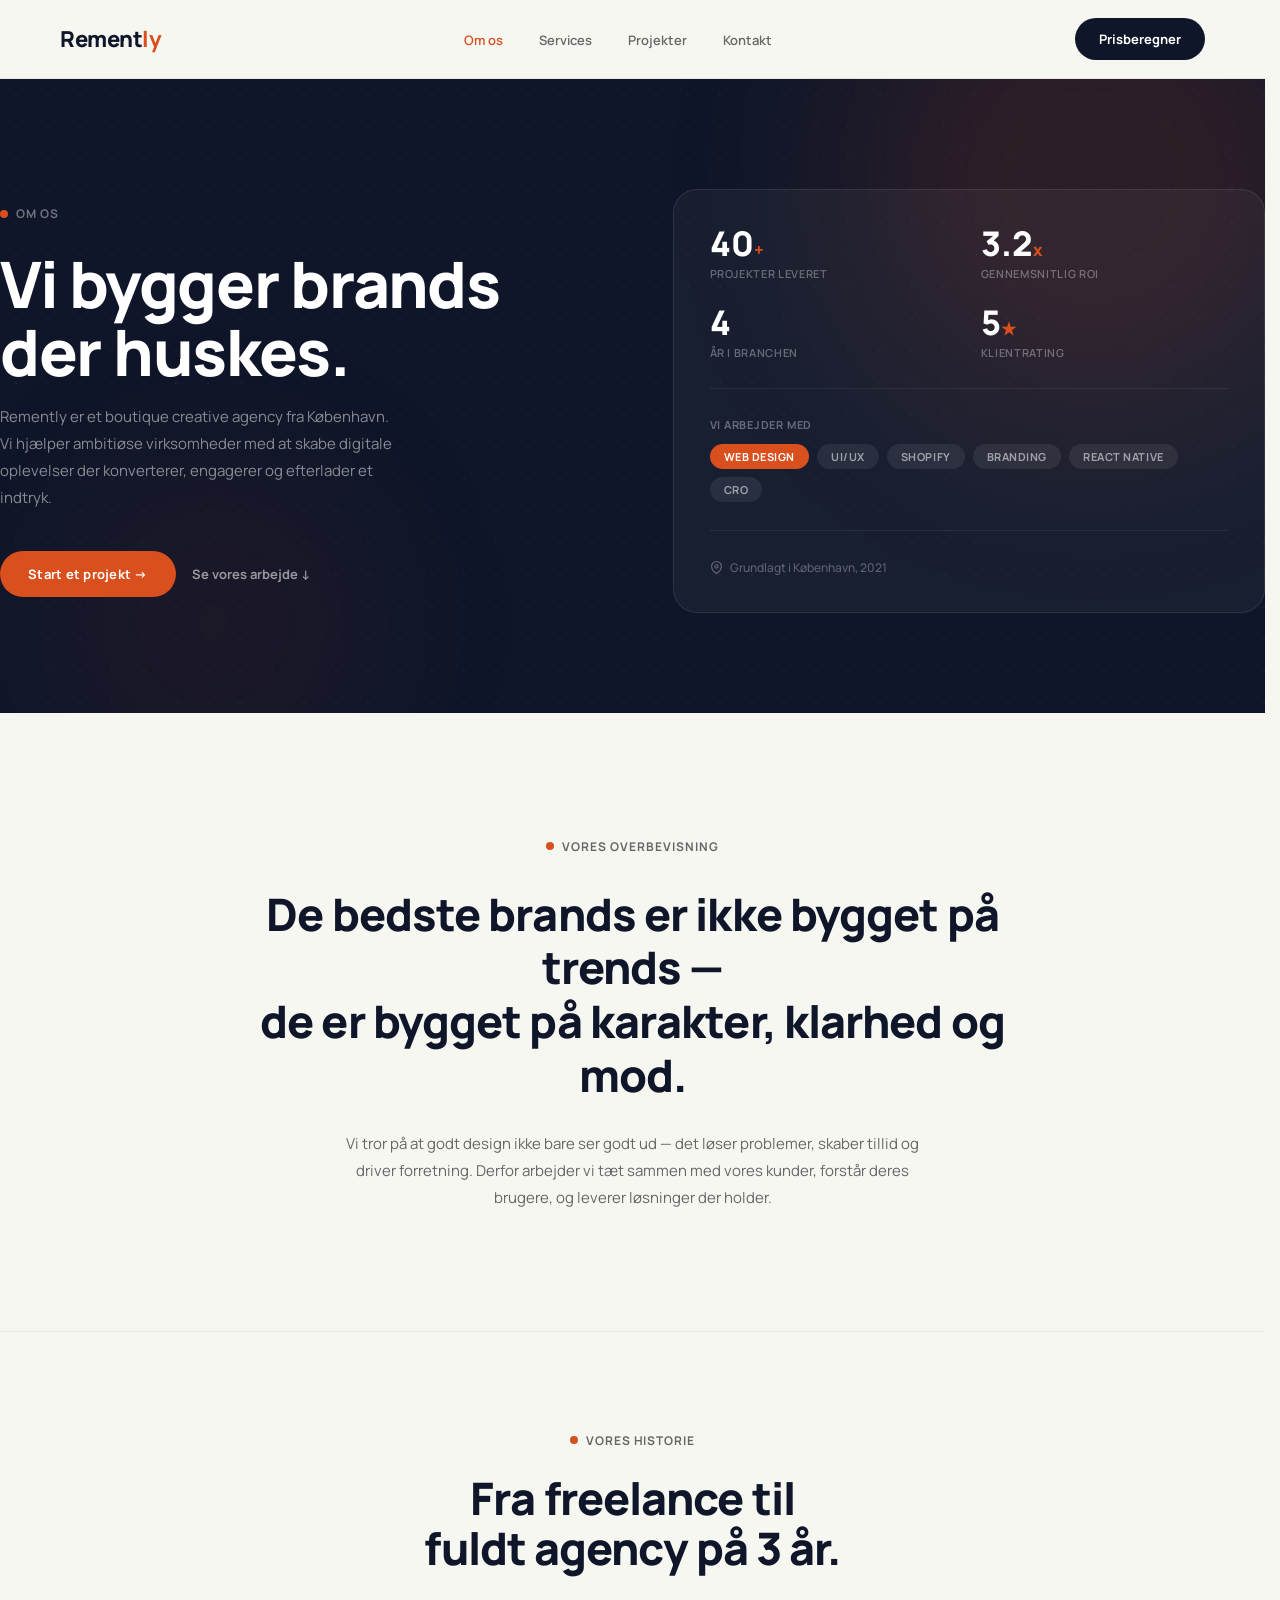
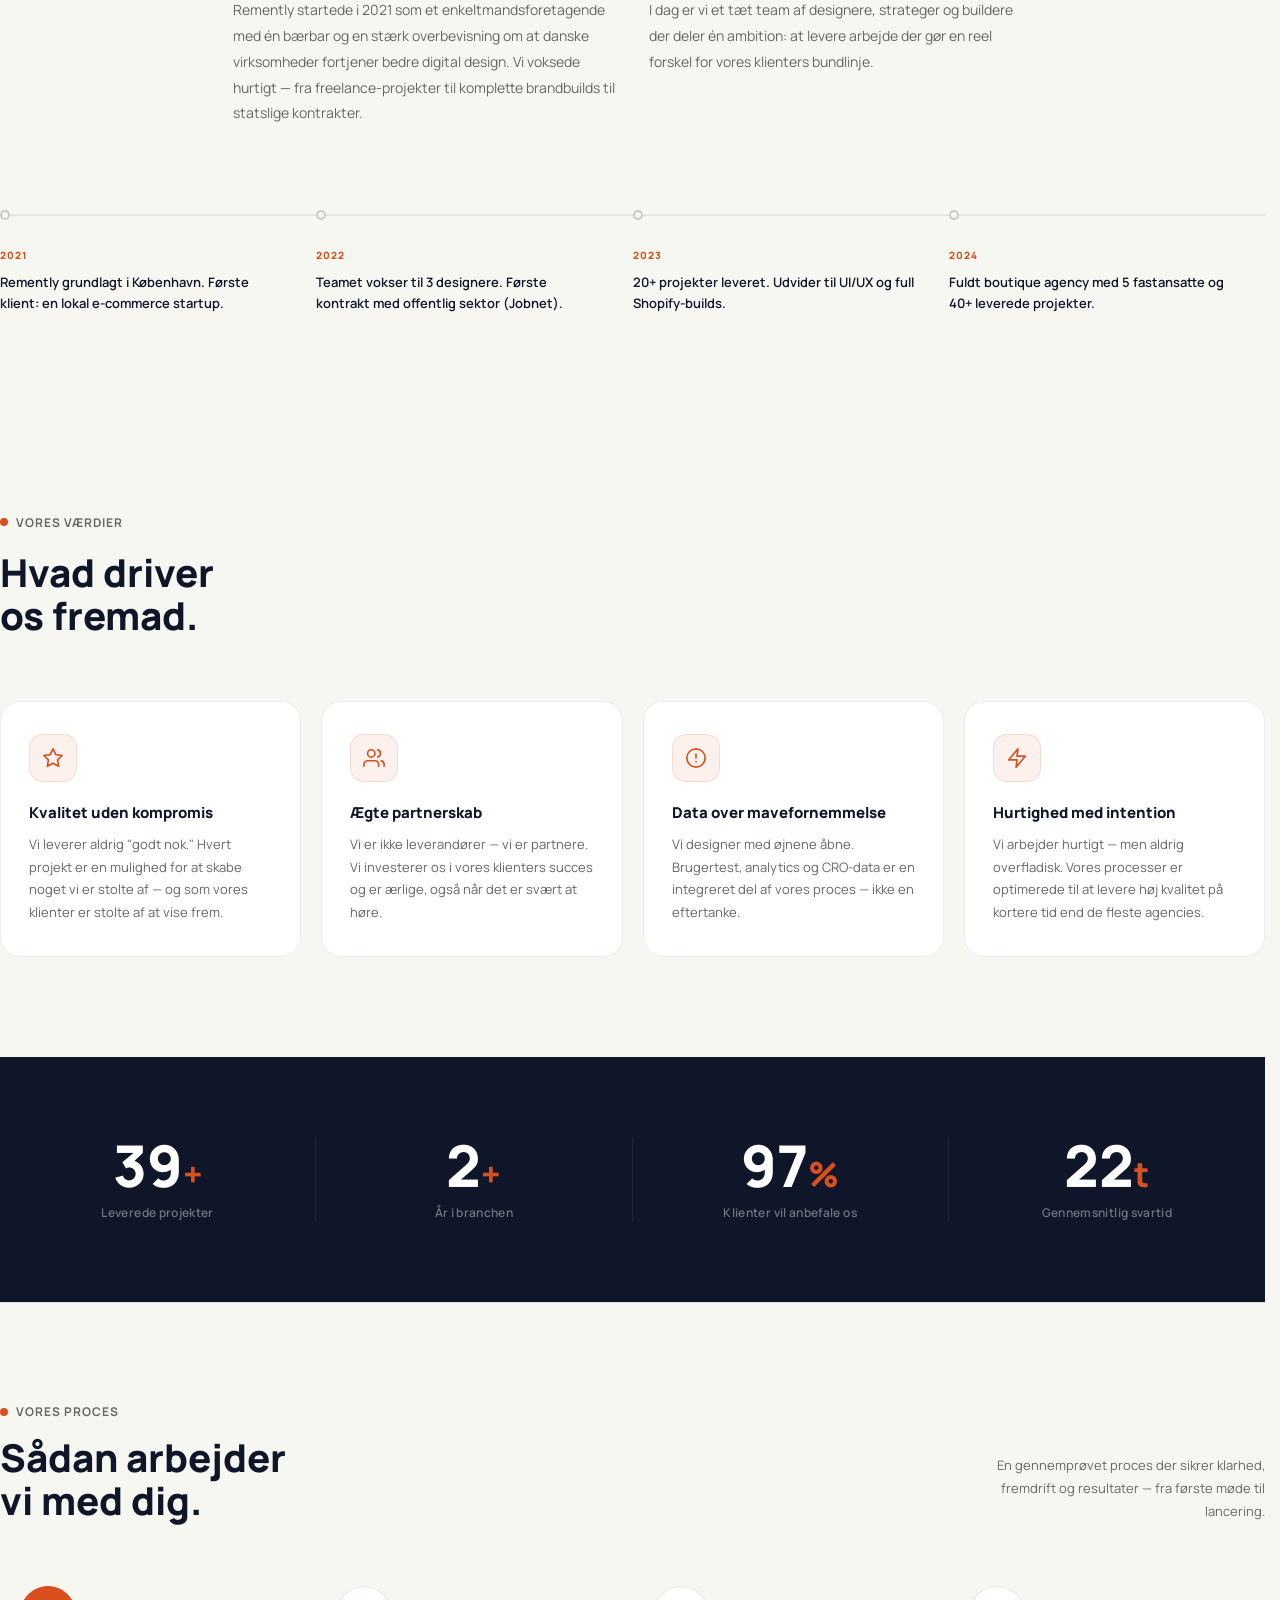
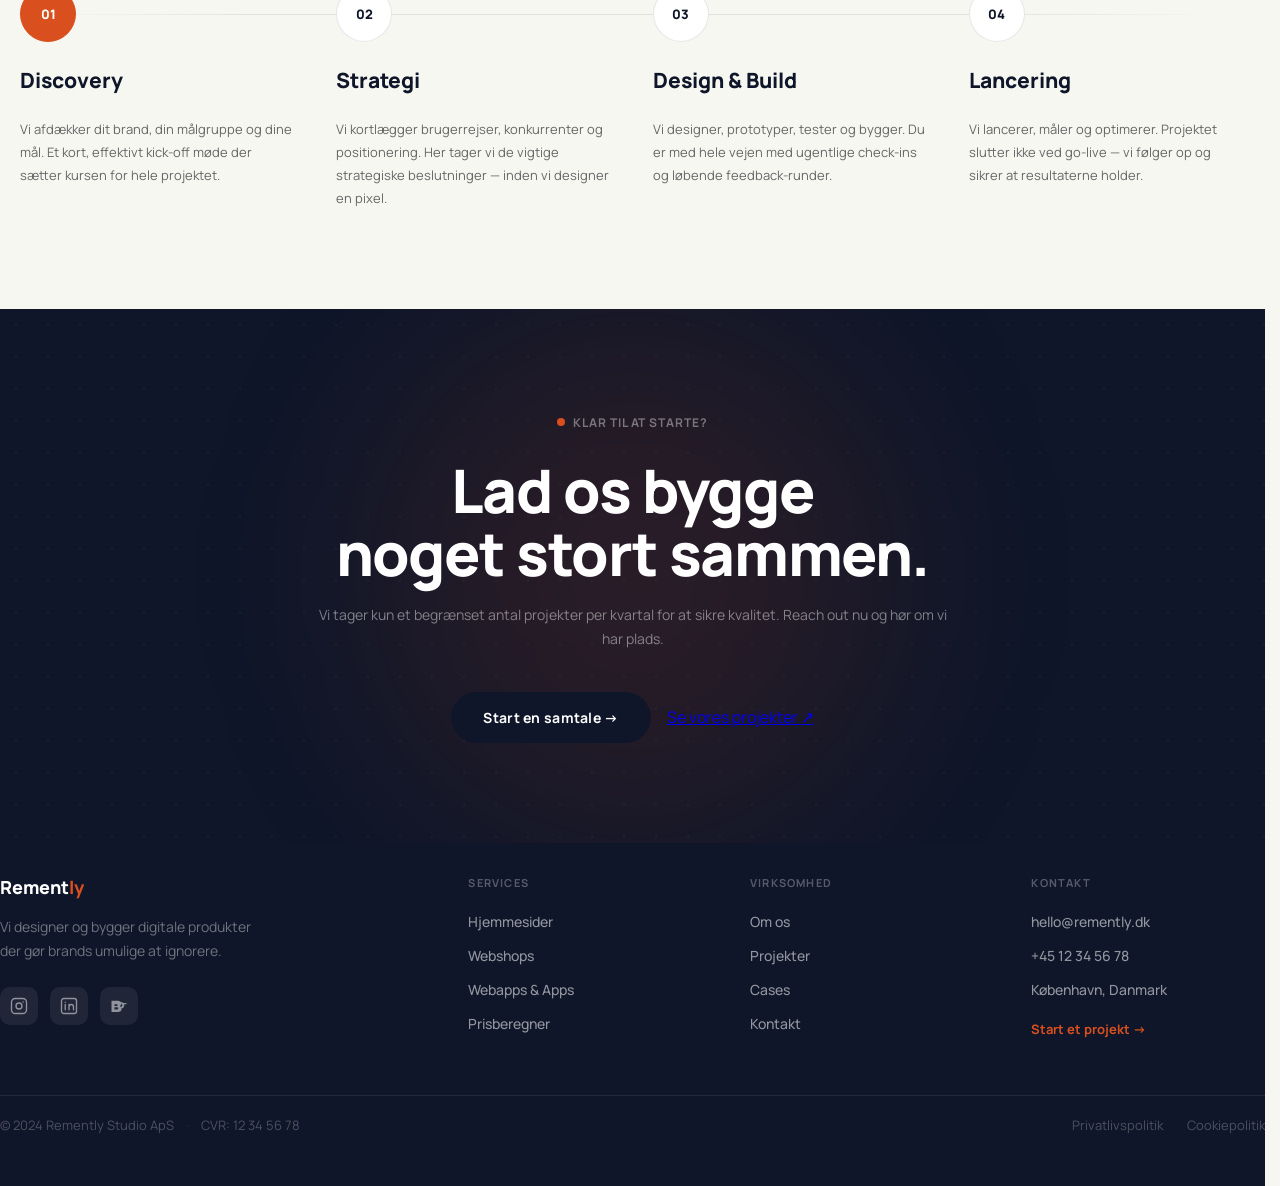
==== commit d80623ea: "Redesign hero section and add about-new section 2 on index - New dark hero (hero-dark-new): photo ba" ====
--- a/about.html
+++ b/about.html
@@ -6,7 +6,7 @@
 <title>Om Os – Remently Creative Agency</title>
 <link rel="preconnect" href="https://fonts.googleapis.com">
 <link rel="preconnect" href="https://fonts.gstatic.com" crossorigin>
-<link href="https://fonts.googleapis.com/css2?family=Manrope:wght@400;500;600;700;800&family=Libre+Baskerville:ital,wght@0,400;0,700;1,400&display=swap" rel="stylesheet">
+<link href="https://fonts.googleapis.com/css2?family=Manrope:wght@400;500;600;700;800&family=Merriweather:ital,wght@0,300;0,400;0,700;1,300;1,400;1,700&display=swap" rel="stylesheet">
 <link rel="stylesheet" href="styles.css">
 </head>
 <body>
--- a/styles.css
+++ b/styles.css
@@ -12,7 +12,7 @@
 }
 
 :root {
-	--cream: #f3ede4;
+	--cream: #f7f7f2;
 	--orange: #d94f1e;
 	--dark: #0f1629;
 	--mid: #666;
@@ -70,7 +70,7 @@
 }
 
 .headline em {
-	font-family: "Libre Baskerville", serif;
+	font-family: "Merriweather", serif;
 	font-style: italic;
 	color: var(--orange);
 	font-weight: 400;
@@ -108,7 +108,7 @@
 	position: sticky;
 	top: 0;
 	z-index: 100;
-	background: rgba(243, 237, 228, 0.88);
+	background: rgba(247, 247, 242, 0.90);
 	backdrop-filter: blur(14px);
 	border-bottom: 1px solid rgba(15, 22, 41, 0.07);
 	padding: 18px 0;
@@ -336,7 +336,7 @@
 }
 
 .hero-headline em {
-	font-family: "Libre Baskerville", serif;
+	font-family: "Merriweather", serif;
 	font-style: italic;
 	color: var(--orange);
 	font-weight: 400;
@@ -464,7 +464,7 @@
 .hero-img {
 	width: 100%;
 	height: 100%;
-	object-fit: contain;
+	object-fit: cover;
 	object-position: center;
 	border-radius: 20px;
 	display: block;
@@ -842,7 +842,7 @@
 }
 
 .about-headline em {
-	font-family: "Libre Baskerville", serif;
+	font-family: "Merriweather", serif;
 	font-style: italic;
 	color: var(--orange);
 	font-weight: 400;
@@ -898,7 +898,7 @@
 }
 
 .signature {
-	font-family: "Libre Baskerville", serif;
+	font-family: "Merriweather", serif;
 	font-style: italic;
 	font-size: 22px;
 	color: #333;
@@ -1047,7 +1047,7 @@
 	margin-bottom: 12px;
 }
 .svc-title em {
-	font-family: "Libre Baskerville", serif;
+	font-family: "Merriweather", serif;
 	font-style: italic;
 	font-weight: 400;
 	color: var(--orange);
@@ -1185,7 +1185,7 @@
 }
 
 .card-title em {
-	font-family: "Libre Baskerville", serif;
+	font-family: "Merriweather", serif;
 	font-style: italic;
 	font-weight: 400;
 }
@@ -1206,7 +1206,7 @@
 .tag {
 	font-size: 11px;
 	font-weight: 600;
-	background: #f0ebe3;
+	background: #f2f2ed;
 	color: #777;
 	padding: 5px 12px;
 	border-radius: 100px;
@@ -1431,7 +1431,7 @@
 }
 
 .stat-count {
-	font-family: "Libre Baskerville", serif;
+	font-family: "Merriweather", serif;
 	font-style: italic;
 	font-size: clamp(48px, 5vw, 72px);
 	font-weight: 700;
@@ -1614,7 +1614,7 @@
 }
 
 .card-name em {
-	font-family: "Libre Baskerville", serif;
+	font-family: "Merriweather", serif;
 	font-style: italic;
 	font-weight: 400;
 	color: rgba(255, 255, 255, 0.75);
@@ -1755,7 +1755,7 @@
 	background: var(--dark);
 }
 .testi-quote {
-	font-family: "Libre Baskerville", serif;
+	font-family: "Merriweather", serif;
 	font-size: 56px;
 	line-height: 0.7;
 	color: var(--orange);
@@ -1967,7 +1967,7 @@
 	margin-bottom: 18px;
 }
 .about-cta-headline em {
-	font-family: "Libre Baskerville", serif;
+	font-family: "Merriweather", serif;
 	font-style: italic;
 	font-weight: 400;
 	color: var(--orange);
@@ -2443,7 +2443,7 @@
   color: #fff; line-height: 1.03; letter-spacing: -0.025em; margin-bottom: 24px;
 }
 .hero-title em {
-  font-family: "Libre Baskerville", serif; font-style: italic;
+  font-family: "Merriweather", serif; font-style: italic;
   font-weight: 400; color: var(--orange);
 }
 .hero-dark .hero-sub {
@@ -2574,7 +2574,7 @@
   color: var(--dark); line-height: 1.2; letter-spacing: -0.02em; margin-bottom: 28px;
 }
 .manifesto-quote em {
-  font-family: "Libre Baskerville", serif; font-style: italic;
+  font-family: "Merriweather", serif; font-style: italic;
   font-weight: 400; color: var(--orange);
 }
 .manifesto-body { font-size: 15px; line-height: 1.8; color: var(--mid); max-width: 600px; margin: 0 auto; }
@@ -2605,7 +2605,7 @@
   color: var(--dark); line-height: 1.12; letter-spacing: -0.02em; margin-bottom: 24px;
 }
 .story-headline em {
-  font-family: "Libre Baskerville", serif; font-style: italic;
+  font-family: "Merriweather", serif; font-style: italic;
   font-weight: 400; color: var(--orange);
 }
 .story-body { font-size: 14px; line-height: 1.85; color: var(--mid); margin-bottom: 16px; }
@@ -2660,7 +2660,7 @@
   color: #fff; line-height: 1.15;
 }
 .team-headline em {
-  font-family: "Libre Baskerville", serif; font-style: italic;
+  font-family: "Merriweather", serif; font-style: italic;
   font-weight: 400; color: var(--orange);
 }
 .team-sub { font-size: 13px; line-height: 1.7; color: rgba(255,255,255,0.4); max-width: 280px; text-align: right; }
@@ -2710,7 +2710,7 @@
   color: var(--dark); line-height: 1.12;
 }
 .values-headline em {
-  font-family: "Libre Baskerville", serif; font-style: italic;
+  font-family: "Merriweather", serif; font-style: italic;
   font-weight: 400; color: var(--orange);
 }
 .values-grid { display: grid; grid-template-columns: repeat(4, 1fr); gap: 20px; }
@@ -2751,7 +2751,7 @@
   color: var(--dark); line-height: 1.12;
 }
 .process-headline em {
-  font-family: "Libre Baskerville", serif; font-style: italic;
+  font-family: "Merriweather", serif; font-style: italic;
   font-weight: 400; color: var(--orange);
 }
 .process-sub { font-size: 13px; line-height: 1.75; color: var(--mid); max-width: 280px; text-align: right; }
@@ -2800,7 +2800,7 @@
   color: #fff; line-height: 1.05; letter-spacing: -0.02em; margin-bottom: 18px;
 }
 .cta-title em {
-  font-family: "Libre Baskerville", serif; font-style: italic;
+  font-family: "Merriweather", serif; font-style: italic;
   font-weight: 400; color: var(--orange);
 }
 .cta-sub { font-size: 14px; line-height: 1.75; color: rgba(255,255,255,0.45); margin-bottom: 40px; }
@@ -2880,7 +2880,7 @@
 }
 
 .contact-hero-headline em {
-  font-family: "Libre Baskerville", serif;
+  font-family: "Merriweather", serif;
   font-style: italic;
   font-weight: 400;
   color: var(--orange);
@@ -3221,7 +3221,7 @@
 }
 
 .faq-strip-title em {
-  font-family: "Libre Baskerville", serif;
+  font-family: "Merriweather", serif;
   font-style: italic;
   font-weight: 400;
   color: var(--orange);
@@ -3298,7 +3298,7 @@
 .calc-label{display:inline-flex;align-items:center;gap:8px;font-size:13px;font-weight:700;color:var(--orange);text-transform:uppercase;letter-spacing:1px;margin-bottom:20px;}
 .calc-label-dot{width:8px;height:8px;background:var(--orange);border-radius:50%;}
 .calc-hero h1{font-size:clamp(36px,4.5vw,58px);font-weight:800;line-height:1.08;color:var(--dark);margin-bottom:16px;}
-.calc-hero h1 em{font-family:"Libre Baskerville",serif;font-style:italic;color:var(--orange);font-weight:400;}
+.calc-hero h1 em{font-family:"Merriweather",serif;font-style:italic;color:var(--orange);font-weight:400;}
 .calc-hero p{font-size:17px;color:var(--mid);max-width:520px;margin:0 auto;}
 
 /* STEP WRAPPER */
@@ -3315,7 +3315,7 @@
 
 /* TYPE GRID */
 .type-grid{display:grid;grid-template-columns:repeat(3,1fr);gap:12px;}
-.type-card{border:1.5px solid rgba(15,22,41,0.1);border-radius:14px;padding:20px 14px;cursor:pointer;transition:all .2s;background:#fafaf8;text-align:center;}
+.type-card{border:1.5px solid rgba(15,22,41,0.1);border-radius:14px;padding:20px 14px;cursor:pointer;transition:all .2s;background:#fcfcf9;text-align:center;}
 .type-card:hover{border-color:var(--dark);background:#fff;transform:translateY(-2px);}
 .type-card.selected{border-color:var(--orange);background:#fff9f7;box-shadow:0 0 0 3px rgba(217,79,30,0.1);}
 .type-icon{font-size:28px;margin-bottom:10px;}
@@ -3324,7 +3324,7 @@
 
 /* SCOPE */
 .scope-grid{display:flex;flex-direction:column;gap:10px;}
-.scope-option{border:1.5px solid rgba(15,22,41,0.1);border-radius:12px;padding:18px 22px;cursor:pointer;transition:all .2s;background:#fafaf8;display:flex;align-items:center;gap:16px;}
+.scope-option{border:1.5px solid rgba(15,22,41,0.1);border-radius:12px;padding:18px 22px;cursor:pointer;transition:all .2s;background:#fcfcf9;display:flex;align-items:center;gap:16px;}
 .scope-option:hover{border-color:var(--dark);background:#fff;}
 .scope-option.selected{border-color:var(--orange);background:#fff9f7;box-shadow:0 0 0 3px rgba(217,79,30,0.1);}
 .scope-radio{width:20px;height:20px;border-radius:50%;border:2px solid rgba(15,22,41,0.2);flex-shrink:0;transition:all .2s;display:flex;align-items:center;justify-content:center;}
@@ -3336,7 +3336,7 @@
 
 /* ADD-ONS */
 .addons-grid{display:flex;flex-direction:column;gap:10px;margin-bottom:28px;}
-.addon-row{display:flex;align-items:center;justify-content:space-between;padding:14px 18px;border:1.5px solid rgba(15,22,41,0.08);border-radius:12px;cursor:pointer;transition:all .2s;background:#fafaf8;}
+.addon-row{display:flex;align-items:center;justify-content:space-between;padding:14px 18px;border:1.5px solid rgba(15,22,41,0.08);border-radius:12px;cursor:pointer;transition:all .2s;background:#fcfcf9;}
 .addon-row:hover{border-color:var(--dark);background:#fff;}
 .addon-row.selected{border-color:var(--orange);background:#fff9f7;}
 .addon-left{display:flex;align-items:center;gap:12px;}
@@ -3360,7 +3360,7 @@
 .result-card::before{content:'';position:absolute;top:-60px;right:-60px;width:240px;height:240px;background:radial-gradient(circle,rgba(217,79,30,0.18),transparent 70%);pointer-events:none;}
 .result-label{font-size:11px;font-weight:700;text-transform:uppercase;letter-spacing:1.5px;color:rgba(255,255,255,0.4);margin-bottom:12px;}
 .result-price{font-size:clamp(36px,5vw,56px);font-weight:800;line-height:1;margin-bottom:8px;}
-.result-price em{font-family:"Libre Baskerville",serif;font-style:italic;color:var(--orange);font-weight:400;}
+.result-price em{font-family:"Merriweather",serif;font-style:italic;color:var(--orange);font-weight:400;}
 .result-note{font-size:13px;color:rgba(255,255,255,0.35);margin-bottom:36px;}
 .result-divider{height:1px;background:rgba(255,255,255,0.1);margin:24px 0;}
 .result-breakdown{display:flex;flex-direction:column;gap:12px;margin-bottom:8px;}
@@ -3388,4 +3388,430 @@
 .footer-logo span{color:var(--orange);}
 .footer-copy{font-size:13px;}
 
-
+/* HERO (index redesign) */
+.hero-dark-new {
+	position: relative;
+	min-height: 88vh;
+	padding: 110px 0 80px;
+	color: #fff;
+	background: #0b0f17;
+	overflow: hidden;
+}
+.hero-dark-new .hero-bg {
+	position: absolute;
+	inset: 0;
+	background-image: url("https://images.unsplash.com/photo-1522071820081-009f0129c71c?auto=format&fit=crop&w=2000&q=80");
+	background-size: cover;
+	background-position: center;
+	filter: saturate(0.9) contrast(1.05);
+	transform: scale(1.03);
+}
+.hero-dark-new .hero-overlay {
+	position: absolute;
+	inset: 0;
+	background: linear-gradient(120deg, rgba(11,15,23,0.92) 0%, rgba(11,15,23,0.78) 45%, rgba(11,15,23,0.55) 100%);
+}
+.hero-dark-new .hero-glow {
+	position: absolute;
+	top: -160px;
+	right: -120px;
+	width: 520px;
+	height: 520px;
+	border-radius: 50%;
+	background: radial-gradient(circle, rgba(217,79,30,0.35), transparent 70%);
+	filter: blur(10px);
+	opacity: 0.8;
+}
+.hero-new-inner {
+	position: relative;
+	z-index: 2;
+	display: grid;
+	grid-template-columns: 1.05fr 0.95fr;
+	gap: 48px;
+	align-items: center;
+}
+.hero-copy {
+	max-width: 620px;
+}
+.hero-kicker {
+	display: inline-flex;
+	align-items: center;
+	gap: 10px;
+	padding: 6px 14px;
+	border-radius: 999px;
+	background: rgba(255,255,255,0.08);
+	border: 1px solid rgba(255,255,255,0.12);
+	font-size: 11px;
+	font-weight: 700;
+	letter-spacing: 0.08em;
+	text-transform: uppercase;
+	color: rgba(255,255,255,0.7);
+	margin-bottom: 20px;
+}
+.kicker-dot {
+	width: 8px;
+	height: 8px;
+	border-radius: 50%;
+	background: var(--orange);
+	box-shadow: 0 0 16px rgba(217,79,30,0.6);
+}
+.hero-title {
+	font-size: clamp(38px, 5vw, 64px);
+	line-height: 1.05;
+	letter-spacing: -0.02em;
+	font-weight: 800;
+	margin-bottom: 18px;
+}
+.hero-lede {
+	font-size: 16px;
+	line-height: 1.8;
+	color: rgba(255,255,255,0.68);
+	margin-bottom: 28px;
+}
+.hero-ctas {
+	display: flex;
+	gap: 14px;
+	flex-wrap: wrap;
+	margin-bottom: 30px;
+}
+.hero-btn {
+	display: inline-flex;
+	align-items: center;
+	justify-content: center;
+	padding: 14px 24px;
+	border-radius: 999px;
+	font-weight: 700;
+	font-size: 13px;
+	text-decoration: none;
+	transition: transform 0.2s, background 0.2s, color 0.2s, border-color 0.2s;
+}
+.hero-btn-primary {
+	background: var(--orange);
+	color: #fff;
+	border: 1px solid var(--orange);
+}
+.hero-btn-primary:hover {
+	background: #bf4318;
+	border-color: #bf4318;
+	transform: translateY(-2px);
+}
+.hero-btn-ghost {
+	color: #fff;
+	border: 1px solid rgba(255,255,255,0.35);
+	background: rgba(255,255,255,0.06);
+}
+.hero-btn-ghost:hover {
+	border-color: rgba(255,255,255,0.7);
+	transform: translateY(-2px);
+}
+.hero-metrics {
+	display: grid;
+	grid-template-columns: repeat(3, minmax(0,1fr));
+	gap: 12px;
+}
+.metric-card {
+	padding: 16px 14px;
+	border-radius: 14px;
+	background: rgba(255,255,255,0.07);
+	border: 1px solid rgba(255,255,255,0.1);
+}
+.metric-num {
+	font-size: 18px;
+	font-weight: 800;
+	color: #fff;
+	margin-bottom: 4px;
+}
+.metric-label {
+	font-size: 11px;
+	text-transform: uppercase;
+	letter-spacing: 0.08em;
+	color: rgba(255,255,255,0.55);
+}
+.hero-media {
+	position: relative;
+	display: flex;
+	flex-direction: column;
+	align-items: flex-end;
+	gap: 16px;
+}
+.hero-collage {
+	display: grid;
+	grid-template-columns: repeat(3, minmax(0,1fr));
+	gap: 12px;
+	background: rgba(15,22,41,0.35);
+	border: 1px solid rgba(255,255,255,0.08);
+	border-radius: 22px;
+	padding: 14px;
+	backdrop-filter: blur(8px);
+	box-shadow: 0 24px 70px rgba(0,0,0,0.45);
+}
+.hero-collage img {
+	width: 100%;
+	height: 170px;
+	object-fit: cover;
+	border-radius: 14px;
+	filter: grayscale(0.1) contrast(1.05);
+}
+.hero-chip {
+	display: inline-flex;
+	align-items: center;
+	gap: 10px;
+	padding: 10px 16px;
+	border-radius: 999px;
+	background: rgba(255,255,255,0.1);
+	border: 1px solid rgba(255,255,255,0.12);
+	font-size: 12px;
+	font-weight: 700;
+	color: rgba(255,255,255,0.75);
+}
+.chip-dot {
+	width: 9px;
+	height: 9px;
+	border-radius: 50%;
+	background: #4ade80;
+	box-shadow: 0 0 14px rgba(74,222,128,0.6);
+}
+.hero-bottom {
+	position: absolute;
+	left: 50%;
+	bottom: 26px;
+	transform: translateX(-50%);
+	display: flex;
+	align-items: center;
+	gap: 12px;
+	font-size: 11px;
+	letter-spacing: 0.2em;
+	text-transform: uppercase;
+	color: rgba(255,255,255,0.45);
+}
+.hero-line {
+	width: 80px;
+	height: 1px;
+	background: linear-gradient(to right, rgba(255,255,255,0.35), transparent);
+}
+@media (max-width: 1100px) {
+	.hero-new-inner { grid-template-columns: 1fr; }
+	.hero-media { align-items: flex-start; }
+	.hero-collage { grid-template-columns: repeat(2, minmax(0,1fr)); }
+	.hero-collage img { height: 160px; }
+}
+@media (max-width: 700px) {
+	.hero-dark-new { padding: 90px 0 70px; }
+	.hero-title { font-size: clamp(32px, 8vw, 46px); }
+	.hero-metrics { grid-template-columns: 1fr; }
+	.hero-collage { grid-template-columns: 1fr; }
+	.hero-collage img { height: 200px; }
+	.hero-bottom { display: none; }
+}
+
+/* Clean emphasis style sitewide */
+em {
+	font-style: normal !important;
+	font-family: inherit !important;
+	font-weight: inherit !important;
+	color: inherit !important;
+}
+
+/* ══ ABOUT-NEW (index section 2 – lys tema) ══════════════ */
+.about-new {
+	background: var(--cream);
+	padding: 110px 0 100px;
+	position: relative;
+	overflow: hidden;
+}
+.about-new-bg {
+	position: absolute;
+	inset: 0;
+	background-image: radial-gradient(circle, rgba(15,22,41,0.04) 1px, transparent 1px);
+	background-size: 36px 36px;
+	pointer-events: none;
+}
+.about-new-grid {
+	display: grid;
+	grid-template-columns: 1fr 1fr;
+	gap: 80px;
+	align-items: center;
+}
+.about-new-copy {
+	display: flex;
+	flex-direction: column;
+}
+.about-new-kicker {
+	display: inline-flex;
+	align-items: center;
+	gap: 8px;
+	font-size: 11px;
+	font-weight: 700;
+	letter-spacing: 0.1em;
+	text-transform: uppercase;
+	color: var(--mid);
+	margin-bottom: 22px;
+}
+.about-new-title {
+	font-size: clamp(30px, 3.4vw, 50px);
+	font-weight: 800;
+	color: var(--dark);
+	line-height: 1.08;
+	letter-spacing: -0.02em;
+	margin-bottom: 18px;
+}
+.about-new-lede {
+	font-size: 15px;
+	line-height: 1.8;
+	color: var(--mid);
+	max-width: 460px;
+	margin-bottom: 44px;
+}
+.about-new-points {
+	border-top: 1px solid rgba(15,22,41,0.09);
+}
+.about-point {
+	display: flex;
+	align-items: flex-start;
+	gap: 18px;
+	padding: 20px 0;
+	border-bottom: 1px solid rgba(15,22,41,0.09);
+	transition: background 0.2s;
+}
+.point-num {
+	font-size: 11px;
+	font-weight: 800;
+	color: var(--orange);
+	letter-spacing: 0.08em;
+	padding-top: 3px;
+	flex-shrink: 0;
+	min-width: 20px;
+}
+.point-title {
+	font-size: 14px;
+	font-weight: 800;
+	color: var(--dark);
+	margin-bottom: 4px;
+	line-height: 1.3;
+}
+.point-text {
+	font-size: 13px;
+	line-height: 1.7;
+	color: var(--mid);
+}
+
+/* Right: billede + overlaid kort */
+.about-new-media {
+	position: relative;
+}
+.about-new-image {
+	position: relative;
+	border-radius: 24px;
+	overflow: hidden;
+	aspect-ratio: 4/5;
+	width: 100%;
+	box-shadow: 0 32px 80px rgba(15,22,41,0.14);
+}
+.about-new-image > img {
+	width: 100%;
+	height: 100%;
+	object-fit: cover;
+	display: block;
+}
+
+/* Info-kort i bunden af billedet */
+.about-new-card {
+	position: absolute;
+	bottom: 20px;
+	left: 20px;
+	right: 20px;
+	background: rgba(255,255,255,0.9);
+	backdrop-filter: blur(14px);
+	-webkit-backdrop-filter: blur(14px);
+	border: 1px solid rgba(15,22,41,0.07);
+	border-radius: 16px;
+	padding: 18px 20px;
+}
+.about-new-card .card-title {
+	font-size: 14px;
+	font-weight: 800;
+	color: var(--dark);
+	margin-bottom: 3px;
+}
+.about-new-card .card-sub {
+	font-size: 12px;
+	color: var(--mid);
+	line-height: 1.4;
+	margin-bottom: 12px;
+}
+.about-new-card .card-tags {
+	display: flex;
+	gap: 6px;
+	flex-wrap: wrap;
+}
+.about-new-card .card-tags span {
+	font-size: 10px;
+	font-weight: 700;
+	letter-spacing: 0.07em;
+	text-transform: uppercase;
+	padding: 4px 11px;
+	border-radius: 100px;
+	background: rgba(15,22,41,0.07);
+	color: var(--dark);
+}
+
+/* Stat-badge – flyder øverst til højre på billedet */
+.about-new-stat {
+	position: absolute;
+	top: 24px;
+	right: 22px;
+	background: var(--dark);
+	border-radius: 16px;
+	padding: 18px 22px;
+	box-shadow: 0 16px 48px rgba(15,22,41,0.22);
+	z-index: 2;
+}
+.about-new-stat .stat-value {
+	font-size: 28px;
+	font-weight: 800;
+	color: var(--orange);
+	line-height: 1;
+	display: block;
+	margin-bottom: 5px;
+}
+.about-new-stat .stat-label {
+	font-size: 10px;
+	font-weight: 700;
+	letter-spacing: 0.08em;
+	text-transform: uppercase;
+	color: rgba(255,255,255,0.45);
+	white-space: nowrap;
+}
+
+/* Responsive – about-new */
+@media (max-width: 900px) {
+	.about-new-grid {
+		grid-template-columns: 1fr;
+		gap: 56px;
+	}
+	.about-new-image {
+		aspect-ratio: 16/9;
+	}
+}
+@media (max-width: 600px) {
+	.about-new {
+		padding: 72px 0;
+	}
+	.about-new-title {
+		font-size: clamp(26px, 7vw, 38px);
+	}
+	.about-new-image {
+		aspect-ratio: 4/3;
+	}
+	.about-new-media {
+		display: flex;
+		flex-direction: column;
+		gap: 12px;
+	}
+	.about-new-stat {
+		position: static;
+		align-self: flex-start;
+	}
+}
+
+
